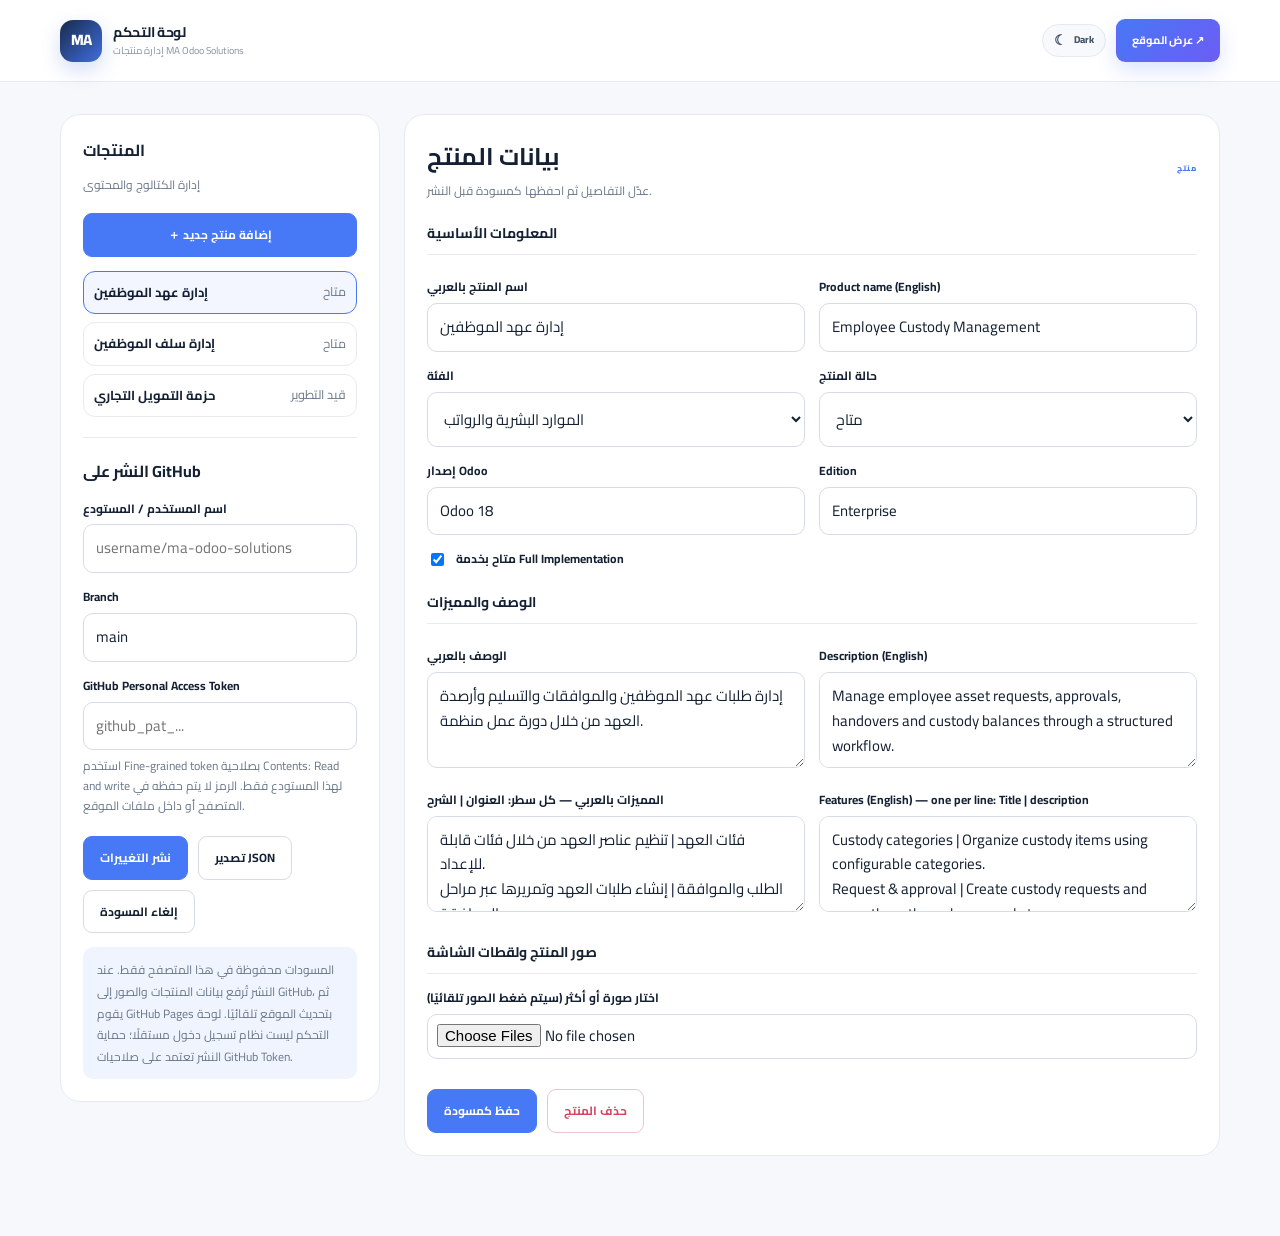
==== admin.html @ c94a6472 "Add files via upload" ====
<!doctype html>
<html lang="ar" dir="rtl">
<head>
<meta charset="utf-8"><meta name="viewport" content="width=device-width,initial-scale=1">
<meta name="robots" content="noindex,nofollow"><meta name="theme-color" content="#101827">
<title>لوحة التحكم | MA Odoo Solutions</title>
<link href="https://fonts.googleapis.com/css2?family=Cairo:wght@400;500;600;700;800&display=swap" rel="stylesheet">
<link rel="stylesheet" href="assets/styles.css"><link rel="stylesheet" href="assets/extra.css">
<style>
body{font-family:Cairo,sans-serif;background:var(--paper)}.admin-top{border-bottom:1px solid var(--line);background:var(--surface, #fff)}
.admin-top .nav-wrap{min-height:76px}.admin-top-actions{display:flex;gap:10px;align-items:center}
.admin-wrap{align-items:start}.admin-sidebar{position:sticky;top:95px}.admin-sidebar h2{font-size:16px;margin:0 0 12px}
.admin-list .item{transition:.18s}.admin-list .item:hover{border-color:var(--blue);transform:translateY(-1px)}
.admin-list .item small{white-space:nowrap}.admin-head{display:flex;align-items:center;justify-content:space-between;gap:14px;margin-bottom:18px}
.admin-head h1{font-size:24px;margin:0}.admin-head p{font-size:12px;color:var(--muted);margin:4px 0 0}
.admin-section-title{font-size:14px;margin:22px 0 8px;padding-bottom:9px;border-bottom:1px solid var(--line)}
.admin-wrap input[type=checkbox]{width:auto}.admin-wrap input[type=file]{padding:9px}
.thumbs .thumb{width:132px}.thumbs .thumb img{width:132px;height:84px}.thumbs .thumb span{display:block;font-size:10px;color:var(--muted);margin-top:3px;overflow-wrap:anywhere}
.admin-empty{padding:30px;text-align:center;color:var(--muted);border:1px dashed var(--line);border-radius:12px}
.admin-notice{padding:12px 14px;border-radius:10px;background:rgba(71,120,245,.08);font-size:12px;color:var(--muted);line-height:1.8;margin-top:14px}
.admin-wrap .btn2:disabled{opacity:.5;cursor:not-allowed}
:root[data-theme="dark"] .admin-top{background:#101b2d;border-color:#22324b}
:root[data-theme="dark"] .admin-wrap .panel{background:#121f33;border-color:#22324b}
:root[data-theme="dark"] .admin-wrap input,:root[data-theme="dark"] .admin-wrap textarea,:root[data-theme="dark"] .admin-wrap select{background:#0d1728;border-color:#34445e;color:#e8eef8}
:root[data-theme="dark"] .admin-list .item.sel{background:#1a2d4b}
:root[data-theme="dark"] .admin-notice{background:#1a2d4b;color:#c4d2e6}
@media(max-width:860px){.admin-sidebar{position:static}.admin-head{align-items:flex-start;flex-direction:column}}
</style>
</head>
<body class="arabic">
<header class="site-header admin-top"><div class="container nav-wrap">
<a class="brand" href="index.html"><span class="brand-mark">MA</span><span class="brand-copy"><strong>لوحة التحكم</strong><small>إدارة منتجات MA Odoo Solutions</small></span></a>
<div class="admin-top-actions"><button class="theme-switch" id="themeToggle" type="button"><span class="theme-icon">☾</span><span class="theme-label">Dark</span></button><a class="button button-small button-primary" href="index.html">عرض الموقع ↗</a></div>
</div></header>
<main class="container admin-wrap">
<aside class="panel admin-sidebar">
<div class="admin-head"><div><h2>المنتجات</h2><p>إدارة الكتالوج والمحتوى</p></div></div>
<button class="btn2" id="newBtn" style="width:100%;background:var(--blue);color:#fff;border-color:var(--blue)">＋ إضافة منتج جديد</button>
<div class="admin-list" id="list" style="margin-top:14px"></div>
<hr style="border:0;border-top:1px solid var(--line);margin:20px 0">
<h2>النشر على GitHub</h2>
<label for="repo">اسم المستخدم / المستودع</label><input id="repo" placeholder="username/ma-odoo-solutions" dir="ltr" autocomplete="off">
<label for="branch">Branch</label><input id="branch" value="main" dir="ltr" autocomplete="off">
<label for="token">GitHub Personal Access Token</label><input id="token" type="password" dir="ltr" placeholder="github_pat_..." autocomplete="new-password">
<p class="hint">استخدم Fine-grained token بصلاحية Contents: Read and write لهذا المستودع فقط. الرمز لا يتم حفظه في المتصفح أو داخل ملفات الموقع.</p>
<div class="btns"><button class="btn2" id="pubBtn" style="background:var(--blue);color:#fff;border-color:var(--blue)">نشر التغييرات</button><button class="btn2" id="expBtn">تصدير JSON</button><button class="btn2" id="resetBtn">إلغاء المسودة</button></div>
<div id="msg" role="status" aria-live="polite"></div>
<div class="admin-notice">المسودات محفوظة في هذا المتصفح فقط. عند النشر تُرفع بيانات المنتجات والصور إلى GitHub، ثم يقوم GitHub Pages بتحديث الموقع تلقائيًا. لوحة التحكم ليست نظام تسجيل دخول مستقلًا؛ حماية النشر تعتمد على صلاحيات GitHub Token.</div>
</aside>
<section class="panel" id="formPanel"><div class="admin-empty">جاري تحميل المنتجات…</div></section>
</main>
<script src="assets/site.js"></script>
<script>
'use strict';
const CATS={hr:'الموارد البشرية والرواتب',finance:'التمويل والتجارة',operations:'العمليات',other:'أخرى'};
let items=[],cur=null,busy=false;const $=id=>document.getElementById(id);
const esc=s=>String(s??'').replace(/[&<>"']/g,c=>({'&':'&amp;','<':'&lt;','>':'&gt;','"':'&quot;',"'":'&#39;'}[c]));
const msg=(t,ok=true)=>{$('msg').textContent=t;$('msg').style.color=ok?'#1a8f7a':'#d6455d'};
const draft=()=>localStorage.setItem('ma-draft',JSON.stringify(items));
const makeSlug=s=>String(s||'product').normalize('NFKD').toLowerCase().replace(/[^a-z0-9]+/g,'-').replace(/^-|-$/g,'').slice(0,45)||'product';
async function init(){
 const d=localStorage.getItem('ma-draft');
 if(d){try{items=JSON.parse(d)}catch{localStorage.removeItem('ma-draft')}}
 if(!items.length){try{const r=await fetch('data/products.json?v='+Date.now());if(!r.ok)throw Error('HTTP '+r.status);items=await r.json()}catch(e){items=[];msg('تعذر تحميل المنتجات: '+e.message,false)}}
 $('repo').value=localStorage.getItem('ma-repo')||'';
 $('branch').value=localStorage.getItem('ma-branch')||'main';
 cur=items[0]?.id||null;render();
}
function render(){
 $('list').innerHTML=items.map(p=>`<div class="item ${p.id===cur?'sel':''}" data-id="${esc(p.id)}"><b>${esc(p.nameAr||p.nameEn||p.id)}</b><small>${p.status==='coming'?'قيد التطوير':'متاح'}</small></div>`).join('')||'<p class="hint">لا توجد منتجات حتى الآن.</p>';
 document.querySelectorAll('.admin-list .item').forEach(e=>e.onclick=()=>{cur=e.dataset.id;render()});
 form();
}
function field(k,label,type='input',value=null){
 const v=value===null?curProduct[k]:value;
 if(type==='textarea')return `<label for="f_${k}">${label}</label><textarea id="f_${k}">${esc(Array.isArray(v)?v.join('\n'):v)}</textarea>`;
 return `<label for="f_${k}">${label}</label><input id="f_${k}" value="${esc(v)}">`;
}
let curProduct=null;
function form(){
 curProduct=items.find(x=>x.id===cur);
 if(!curProduct){$('formPanel').innerHTML='<div class="admin-empty">اختار منتجًا من القائمة أو اضغط «إضافة منتج جديد».</div>';return}
 const p=curProduct;
 $('formPanel').innerHTML=`
 <div class="admin-head"><div><h1>بيانات المنتج</h1><p>عدّل التفاصيل ثم احفظها كمسودة قبل النشر.</p></div><span class="category-tag">${p.status==='coming'?'قيد التطوير':'منتج'}</span></div>
 <h3 class="admin-section-title">المعلومات الأساسية</h3>
 <div class="row2"><div>${field('nameAr','اسم المنتج بالعربي')}</div><div>${field('nameEn','Product name (English)')}</div></div>
 <div class="row2"><div><label for="f_category">الفئة</label><select id="f_category">${Object.entries(CATS).map(([k,v])=>`<option value="${k}" ${p.category===k?'selected':''}>${v}</option>`).join('')}</select></div><div><label for="f_status">حالة المنتج</label><select id="f_status"><option value="available" ${p.status!=='coming'?'selected':''}>متاح</option><option value="coming" ${p.status==='coming'?'selected':''}>قيد التطوير</option></select></div></div>
 <div class="row2"><div>${field('version','إصدار Odoo')}</div><div>${field('edition','Edition')}</div></div>
 <label style="display:flex;gap:9px;align-items:center"><input type="checkbox" id="f_implementation" ${p.implementation?'checked':''}> متاح بخدمة Full Implementation</label>
 <h3 class="admin-section-title">الوصف والمميزات</h3>
 <div class="row2"><div>${field('descAr','الوصف بالعربي','textarea')}</div><div>${field('descEn','Description (English)','textarea')}</div></div>
 <div class="row2"><div>${field('featuresAr','المميزات بالعربي — كل سطر: العنوان | الشرح','textarea')}</div><div>${field('featuresEn','Features (English) — one per line: Title | description','textarea')}</div></div>
 <h3 class="admin-section-title">صور المنتج ولقطات الشاشة</h3>
 <label for="shots">اختار صورة أو أكثر (سيتم ضغط الصور تلقائيًا)</label><input type="file" id="shots" accept="image/png,image/jpeg,image/webp" multiple>
 <div class="thumbs">${(p.screenshots||[]).map((s,i)=>`<div class="thumb"><img src="${esc(s)}" alt="لقطة شاشة ${i+1}"><button type="button" data-i="${i}" title="حذف الصورة" aria-label="حذف الصورة">×</button><span>${esc(s.split('/').pop())}</span></div>`).join('')}</div>
 <div class="btns"><button class="btn2" id="saveBtn" style="background:var(--blue);color:#fff;border-color:var(--blue)">حفظ كمسودة</button><button class="btn2 danger" id="delBtn">حذف المنتج</button></div>`;
 $('saveBtn').onclick=save;
 $('delBtn').onclick=()=>{if(confirm('هل أنت متأكد من حذف المنتج؟ لن يختفي من الموقع إلا بعد النشر.')){items=items.filter(x=>x.id!==cur);cur=items[0]?.id||null;draft();render();msg('تم حذف المنتج من المسودة. انشر التغييرات لتحديث الموقع.')}};
 document.querySelectorAll('.thumbs button').forEach(b=>b.onclick=()=>{save(false);p.screenshots.splice(+b.dataset.i,1);draft();form();msg('تم حذف الصورة من المسودة')});
 $('shots').onchange=async e=>{
  const files=[...e.target.files];if(!files.length)return;
  try{for(const file of files){if(file.size>12*1024*1024)throw Error('حجم الصورة أكبر من 12MB: '+file.name);p.screenshots=p.screenshots||[];p.screenshots.push(await shrink(file))}
   draft();form();msg('تمت إضافة الصور إلى المسودة. اضغط حفظ كمسودة لتأكيد باقي التعديلات.');
  }catch(err){msg(err.message,false)}
 };
}
function save(show=true){
 const p=curProduct;if(!p)return;
 const g=k=>$('f_'+k).value.trim(),lines=k=>g(k).split('\n').map(s=>s.trim()).filter(Boolean);
 Object.assign(p,{nameAr:g('nameAr'),nameEn:g('nameEn'),category:$('f_category').value,status:$('f_status').value,version:g('version'),edition:g('edition'),implementation:$('f_implementation').checked,descAr:g('descAr'),descEn:g('descEn'),featuresAr:lines('featuresAr'),featuresEn:lines('featuresEn')});
 if(!p.nameEn&&!p.nameAr){msg('اكتب اسم المنتج بالعربي أو الإنجليزي.',false);return false}
 draft();if(show){render();msg('تم الحفظ كمسودة. اضغط «نشر التغييرات» لإظهارها على الموقع.')}return true;
}
$('newBtn').onclick=()=>{
 const entered=prompt('اكتب اسم المنتج بالإنجليزية أو رمزًا مختصرًا:','new-product');if(entered===null)return;const base=makeSlug(entered);
 if(items.some(p=>p.id===base)){msg('المعرّف موجود بالفعل. اختر اسمًا مختلفًا.',false);return}
 const p={id:base,category:'hr',status:'available',version:'Odoo 18',edition:'Enterprise',implementation:true,nameAr:'',nameEn:'New product',descAr:'',descEn:'',featuresAr:[],featuresEn:[],screenshots:[]};
 items.push(p);cur=p.id;draft();render();
};
function shrink(file){return new Promise((resolve,reject)=>{const im=new Image,fr=new FileReader;fr.onerror=()=>reject(Error('تعذر قراءة الصورة'));fr.onload=()=>{im.onerror=()=>reject(Error('صيغة صورة غير مدعومة'));im.onload=()=>{const w=Math.min(1500,im.width),h=Math.round(im.height*w/im.width),c=document.createElement('canvas');c.width=w;c.height=h;c.getContext('2d').drawImage(im,0,0,w,h);resolve(c.toDataURL('image/jpeg',.8))};im.src=fr.result};fr.readAsDataURL(file)})}
$('expBtn').onclick=()=>{if(curProduct)save(false);const a=document.createElement('a'),u=URL.createObjectURL(new Blob([JSON.stringify(items,null,2)],{type:'application/json'}));a.href=u;a.download='products.json';a.click();URL.revokeObjectURL(u)};
$('resetBtn').onclick=()=>{if(confirm('إلغاء كل المسودات والعودة لآخر نسخة منشورة؟')){localStorage.removeItem('ma-draft');items=[];init()}};
const b64=s=>btoa(unescape(encodeURIComponent(s)));
async function ghPut(path,content,token,repo,branch){
 const headers={Authorization:'Bearer '+token,Accept:'application/vnd.github+json','X-GitHub-Api-Version':'2022-11-28'};
 const url=`https://api.github.com/repos/${repo}/contents/${path}`;
 let sha;const get=await fetch(url+'?ref='+encodeURIComponent(branch),{headers});
 if(get.ok)sha=(await get.json()).sha;else if(get.status!==404)throw Error('قراءة '+path+' فشلت: '+(await get.json()).message);
 const payload={message:'Update MA Odoo Solutions: '+path,content,branch,...(sha?{sha}:{})};
 const put=await fetch(url,{method:'PUT',headers,body:JSON.stringify(payload)});
 if(!put.ok)throw Error('رفع '+path+' فشل: '+((await put.json()).message||put.status));
}
$('pubBtn').onclick=async()=>{
 if(busy)return;
 if(curProduct&&!save(false))return;
 const repo=$('repo').value.trim(),branch=$('branch').value.trim()||'main',token=$('token').value.trim();
 if(!/^[^/\s]+\/[^/\s]+$/.test(repo))return msg('اكتب المستودع بالشكل username/repository.',false);
 if(!token)return msg('أدخل GitHub Token للنشر.',false);
 if(!items.length)return msg('لا توجد منتجات للنشر.',false);
 if(!confirm('سيتم تحديث بيانات المنتجات ورفع أي صور جديدة إلى المستودع '+repo+'. هل تريد المتابعة؟'))return;
 busy=true;$('pubBtn').disabled=true;msg('جاري تجهيز ورفع الملفات…');
 try{
  for(let pi=0;pi<items.length;pi++){
   const p=items[pi];p.screenshots=p.screenshots||[];
   for(let i=0;i<p.screenshots.length;i++){
    const s=p.screenshots[i];
    if(s.startsWith('data:')){
     const path=`assets/shots/${p.id}-${Date.now().toString(36)}-${i}.jpg`;
     await ghPut(path,s.split(',')[1],token,repo,branch);p.screenshots[i]=path;
    }
   }
  }
  await ghPut('data/products.json',b64(JSON.stringify(items,null,2)),token,repo,branch);
  draft();localStorage.setItem('ma-repo',repo);localStorage.setItem('ma-branch',branch);
  $('token').value='';msg('تم النشر بنجاح ✓ قد يستغرق تحديث GitHub Pages دقيقة أو دقيقتين.');
 }catch(e){msg('تعذر النشر: '+e.message,false)}
 finally{busy=false;$('pubBtn').disabled=false}
};
init();
</script>
</body></html>
---- assets/styles.css ----
:root{--ink:#142033;--muted:#697789;--navy:#101827;--navy2:#17253a;--blue:#4778f5;--cyan:#75d6d0;--paper:#f6f8fb;--line:#e7ebf1;--white:#fff;--radius:20px;--shadow:0 22px 70px rgba(14,28,49,.12)}
*{box-sizing:border-box}html{scroll-behavior:smooth}body{margin:0;font-family:"DM Sans",sans-serif;color:var(--ink);background:#fff;font-size:15px;line-height:1.65}a{color:inherit;text-decoration:none}button{font:inherit}.container{width:min(1160px,calc(100% - 48px));margin:auto}.announcement{height:34px;background:#0b1422;color:#c5d0df;display:flex;align-items:center;justify-content:center;gap:9px;font-size:11px;letter-spacing:.07em;text-transform:uppercase}.announcement-dot{width:6px;height:6px;border-radius:50%;background:#70d7ce;box-shadow:0 0 0 4px rgba(112,215,206,.12)}.site-header{height:82px;background:rgba(255,255,255,.94);border-bottom:1px solid rgba(231,235,241,.8);position:sticky;top:0;z-index:50;backdrop-filter:blur(18px)}.nav-wrap{height:100%;display:flex;align-items:center;justify-content:space-between;gap:25px}.brand{display:flex;align-items:center;gap:11px;min-width:225px}.brand-mark{width:42px;height:42px;border-radius:13px;background:linear-gradient(135deg,#172b4a,#426de0);display:grid;place-items:center;color:#fff;font-weight:800;font-size:15px;letter-spacing:-.07em;box-shadow:0 8px 20px rgba(54,99,210,.22)}.brand-copy{display:flex;flex-direction:column;line-height:1.25}.brand-copy strong{font-size:14px;letter-spacing:-.02em}.brand-copy small{font-size:10px;color:#8792a2;margin-top:4px}.main-nav{display:flex;align-items:center;gap:32px;margin-left:auto}.main-nav a{font-size:12px;color:#657184;font-weight:600;transition:.2s}.main-nav a:hover,.text-link:hover{color:var(--blue)}.nav-actions{display:flex;align-items:center;gap:14px}.lang-switch{border:0;background:transparent;color:#58677a;font-weight:700;font-size:12px;cursor:pointer;padding:8px}.button{display:inline-flex;align-items:center;justify-content:center;gap:20px;padding:14px 20px;border-radius:9px;font-size:12px;font-weight:700;transition:.2s;border:1px solid transparent}.button-primary{background:var(--blue);color:#fff;box-shadow:0 8px 20px rgba(71,120,245,.2)}.button-primary:hover{background:#315fd2;transform:translateY(-2px)}.button-small{padding:11px 15px;font-size:11px;gap:13px}.mobile-menu{display:none;border:0;background:transparent;font-size:22px;color:var(--ink)}
.hero{background:var(--navy);color:#fff;position:relative;overflow:hidden;padding:95px 0 28px}.hero:before{content:"";position:absolute;inset:0;background-image:linear-gradient(rgba(255,255,255,.025) 1px,transparent 1px),linear-gradient(90deg,rgba(255,255,255,.025) 1px,transparent 1px);background-size:54px 54px;mask-image:linear-gradient(90deg,black,transparent 85%)}.hero-glow{position:absolute;border-radius:50%;filter:blur(1px);pointer-events:none}.glow-one{width:520px;height:520px;background:radial-gradient(circle,rgba(58,105,221,.19),transparent 68%);right:4%;top:-130px}.glow-two{width:400px;height:400px;background:radial-gradient(circle,rgba(73,193,184,.11),transparent 68%);left:15%;bottom:-260px}.hero-grid{position:relative;z-index:1;display:grid;grid-template-columns:1fr 1.05fr;align-items:center;gap:50px;min-height:490px}.eyebrow{display:flex;align-items:center;gap:11px;color:#9daec4;font-size:9px;font-weight:800;letter-spacing:.16em;text-transform:uppercase}.eyebrow-line{width:25px;height:1px;background:#65c9c2}.eyebrow.dark{color:#8290a2}.hero h1{font-size:clamp(44px,5.2vw,67px);line-height:1.06;letter-spacing:-.055em;margin:23px 0 22px;font-weight:700}.hero h1 em,.section h2 em,.process-section h2 em,.detail-hero h1 em{font-style:normal;color:#80d6d0}.hero-lead{color:#b1bdce;max-width:490px;font-size:15px;line-height:1.85}.hero-actions{display:flex;align-items:center;gap:28px;margin-top:32px}.text-link{font-size:12px;color:#c8d2e0;font-weight:700}.text-link span{margin-left:8px}.hero-proof{display:flex;align-items:center;gap:22px;margin-top:55px}.proof-item{display:flex;flex-direction:column;gap:3px}.proof-item strong{font-size:12px}.proof-item span{font-size:10px;color:#8795a9}.proof-divider{height:32px;width:1px;background:#344156}.hero-visual{height:430px;position:relative;display:flex;align-items:center;justify-content:center}.visual-orbit{position:absolute;border:1px solid rgba(136,164,212,.17);border-radius:50%;transform:rotate(-18deg)}.orbit-a{width:520px;height:290px}.orbit-b{width:600px;height:360px;transform:rotate(28deg)}.dashboard-window{position:relative;width:min(480px,100%);background:#f8fafc;border:1px solid rgba(255,255,255,.25);border-radius:14px;overflow:hidden;box-shadow:0 30px 90px rgba(0,0,0,.38);transform:perspective(1000px) rotateY(-7deg) rotateX(3deg)}.window-top{height:34px;background:#e9eef5;display:flex;align-items:center;padding:0 13px;gap:12px;color:#758296;font-size:7px;font-weight:800;letter-spacing:.1em}.window-dots{display:flex;gap:4px}.window-dots i{width:5px;height:5px;background:#b6c1cf;border-radius:50%}.window-status{margin-left:auto;color:#35a89f;font-size:6px}.dash-body{display:flex;min-height:300px}.dash-sidebar{width:48px;background:#17253a;display:flex;align-items:center;flex-direction:column;gap:20px;padding:13px 0}.dash-logo{width:22px;height:22px;background:#4778f5;border-radius:6px;color:white;display:grid;place-items:center;font-size:11px;font-weight:800;margin-bottom:8px}.dash-sidebar b{width:13px;height:13px;border:1px solid #687a93;border-radius:4px;opacity:.7}.dash-main{padding:19px 20px;flex:1;color:#27364a}.dash-heading{display:flex;justify-content:space-between;align-items:center}.dash-heading small,.metric small,.chart-head small,.asset-card small,.art-stat-row small,.loan-summary small{font-size:7px;letter-spacing:.1em;color:#8996a7;font-weight:800}.dash-heading h3{font-size:14px;margin:3px 0 0}.avatar{width:27px;height:27px;border-radius:50%;background:#dce7ff;color:#4778f5;display:grid;place-items:center;font-size:8px;font-weight:800}.metric-row{display:grid;grid-template-columns:1fr 1fr;gap:10px;margin-top:16px}.metric{background:#fff;border:1px solid #e9edf3;border-radius:8px;padding:10px}.metric strong{display:block;font-size:23px;line-height:1.3;margin:4px 0}.metric-up,.metric-neutral{font-size:7px;color:#2eaa94}.metric-neutral{color:#8996a7}.chart-card{background:#fff;border:1px solid #e9edf3;border-radius:8px;padding:11px 12px;margin-top:10px}.chart-head{display:flex;justify-content:space-between;font-size:9px}.chart-bars{height:60px;display:flex;align-items:end;gap:9px;margin-top:9px;border-bottom:1px solid #edf0f5}.chart-bars i{display:block;flex:1;border-radius:3px 3px 0 0;background:linear-gradient(#79d5cf,#4778f5);opacity:.8}.task-row{display:flex;align-items:center;gap:9px;padding:9px 2px;border-bottom:1px solid #edf0f5}.task-icon,.chip-icon{width:23px;height:23px;background:#e1f7f1;color:#239b85;border-radius:7px;display:grid;place-items:center;font-size:11px}.task-purple{background:#eee9ff;color:#8061d9}.task-row span:nth-child(2){display:flex;flex-direction:column;line-height:1.35}.task-row b{font-size:8px}.task-row small{font-size:7px;color:#95a0af}.task-row em{font-style:normal;margin-left:auto;font-size:7px;color:#269c87;background:#e9f8f4;padding:4px 7px;border-radius:20px}.task-row em.pending{color:#a77a25;background:#fff5df}.floating-chip{position:absolute;background:rgba(255,255,255,.96);color:#243248;border:1px solid rgba(255,255,255,.55);box-shadow:0 15px 40px rgba(0,0,0,.2);border-radius:10px;padding:11px 13px;display:flex;align-items:center;gap:10px}.floating-chip span:nth-child(2){display:flex;flex-direction:column;line-height:1.35}.floating-chip b{font-size:9px}.floating-chip small{font-size:7px;color:#8b97a8;margin-top:3px}.chip-left{left:-8px;top:68px}.chip-right{right:-8px;bottom:55px}.chip-check{width:23px;height:23px;border-radius:50%;background:#e4f8f2;color:#1b9b81;display:grid;place-items:center}.hero-bottom{position:relative;display:flex;align-items:center;gap:15px;margin-top:34px;color:#748399;font-size:8px;font-weight:700;letter-spacing:.13em}.hero-bottom-line{height:1px;background:#344156;flex:1}
.section{padding:105px 0}.section-heading{display:flex;justify-content:space-between;align-items:end;gap:40px;margin-bottom:42px}.section h2,.process-section h2,.about-copy h2{font-size:clamp(35px,4vw,49px);line-height:1.1;letter-spacing:-.05em;margin:17px 0 0}.section h2 em,.about-copy h2 em{color:#4778f5}.section-heading>p{max-width:365px;color:#778497;font-size:13px;line-height:1.8;margin:0 0 4px}.filter-row{display:flex;align-items:center;justify-content:space-between;margin-bottom:20px}.filter-row>span{font-size:9px;color:#9aa4b2;letter-spacing:.12em;font-weight:800}.filters{display:flex;gap:6px}.filter{border:1px solid #e7ebf1;background:white;border-radius:30px;padding:8px 13px;color:#778497;font-size:10px;font-weight:700;cursor:pointer}.filter.active,.filter:hover{background:#17253a;border-color:#17253a;color:white}.app-grid{display:grid;grid-template-columns:repeat(2,1fr);gap:22px}.app-card{border:1px solid #e8edf3;border-radius:15px;overflow:hidden;background:#fff;transition:.25s}.app-card:hover{transform:translateY(-5px);box-shadow:var(--shadow);border-color:#d9e1ec}.app-art{height:205px;position:relative;overflow:hidden;padding:18px 22px;background:#eaf0fa}.art-top{display:flex;justify-content:space-between;color:#8190a4;font-size:8px;font-weight:800;letter-spacing:.12em}.art-dots{letter-spacing:3px}.custody-art{background:radial-gradient(circle at 80% 20%,#e4f8f5,transparent 35%),linear-gradient(135deg,#e8eefb,#f5f8fc)}.asset-card{position:relative;margin:24px auto 0;width:78%;background:rgba(255,255,255,.92);border:1px solid #e3eaf2;border-radius:10px;padding:13px;display:flex;align-items:center;gap:10px;box-shadow:0 12px 25px rgba(48,70,105,.08)}.asset-icon{width:34px;height:34px;border-radius:9px;background:#e7efff;color:#4778f5;display:grid;place-items:center;font-size:17px}.asset-card>div:nth-child(2){display:flex;flex-direction:column;line-height:1.3}.asset-card b{font-size:11px;color:#26364c}.status-pill{margin-left:auto;border-radius:20px;background:#e6f7f1;color:#29947d;font-size:7px;padding:5px 7px}.art-stat-row{display:flex;justify-content:space-between;align-items:end;width:78%;margin:16px auto 0}.art-stat-row>div:first-child{display:flex;flex-direction:column}.art-stat-row b{font-size:20px;color:#25364c}.mini-bars{display:flex;gap:4px;align-items:end;height:25px}.mini-bars i{width:6px;background:#7dcfc9;border-radius:2px 2px 0 0;height:45%}.mini-bars i:nth-child(2){height:65%}.mini-bars i:nth-child(3){height:50%}.mini-bars i:nth-child(4){height:85%}.mini-bars i:nth-child(5){height:70%}.mini-bars i:nth-child(6){height:100%;background:#4778f5}.art-lines{display:flex;gap:7px;width:78%;margin:12px auto}.art-lines i{height:4px;border-radius:5px;background:#d8e1ed;flex:1}.loan-art{background:radial-gradient(circle at 20% 80%,#e3eaff,transparent 40%),linear-gradient(135deg,#eff1fb,#f6f8fc)}.loan-summary{width:75%;margin:17px auto 0;background:#fff;border:1px solid #e7eaf2;border-radius:10px;padding:12px 15px;box-shadow:0 10px 24px rgba(42,56,92,.06)}.loan-amount{font-size:22px;font-weight:800;letter-spacing:-.04em;color:#28364b;margin:3px 0 10px}.loan-progress{height:6px;background:#edf0f6;border-radius:10px;overflow:hidden}.loan-progress span{display:block;width:60%;height:100%;background:linear-gradient(90deg,#4778f5,#76d4cc);border-radius:10px}.loan-foot{display:flex;justify-content:space-between;color:#929eae;font-size:8px;margin-top:6px}.loan-foot b{color:#4778f5}.installment{width:75%;margin:8px auto 0;display:flex;align-items:center;gap:8px;background:rgba(255,255,255,.9);border:1px solid #e9edf3;border-radius:7px;padding:7px 9px}.installment>span:nth-child(2){display:flex;flex-direction:column;line-height:1.25}.installment b{font-size:8px;color:#334257}.installment small{font-size:7px;color:#99a3b0}.installment strong{margin-left:auto;font-size:7px;color:#269b83}.installment.muted strong{color:#ad842e}.installment-check,.installment-clock{width:18px;height:18px;border-radius:6px;background:#e4f8f1;color:#29977e;display:grid;place-items:center;font-size:10px}.installment-clock{background:#fff3dd;color:#ae842f}.trade-art{background:linear-gradient(135deg,#e8eff9,#f3f6fb);display:flex;flex-direction:column;align-items:center;justify-content:center}.trade-symbol{font-size:54px;color:#4778f5;line-height:1}.trade-label,.trade-caption{font-size:8px;letter-spacing:.16em;color:#8391a4;font-weight:800}.trade-box{display:flex;gap:12px;margin:10px}.trade-box span{width:56px;height:40px;background:#fff;border:1px solid #dfe7f1;border-radius:8px;display:grid;place-items:center;color:#354a69;font-size:14px;font-weight:800;box-shadow:0 5px 12px #dce4f0}.accounting-art{background:linear-gradient(135deg,#e9f4f3,#f4f7fa);padding:23px 30px}.ledger-head{display:flex;justify-content:space-between;color:#708397;font-size:8px;font-weight:800;letter-spacing:.12em}.ledger-head b{font-size:18px;color:#4778f5}.ledger-row{height:25px;border-bottom:1px solid #dce6e9;display:flex;align-items:center;gap:12px}.ledger-row i{width:13px;height:13px;background:#d1e7e4;border-radius:4px}.ledger-row span{width:42%;height:5px;background:#d5e0e6;border-radius:8px}.ledger-row b{margin-left:auto;width:34px;height:5px;background:#c1d9d7;border-radius:8px}.ledger-total{display:flex;justify-content:space-between;align-items:center;margin-top:14px;color:#7b8b9d;font-size:8px}.ledger-total strong{color:#368d82;font-size:12px}.app-card-body{padding:20px 22px 18px}.app-meta{display:flex;align-items:center;gap:9px}.category-tag,.version-tag,.status-coming{font-size:8px;letter-spacing:.1em;font-weight:800;color:#718197}.category-tag{color:#4778f5}.version-tag{border:1px solid #e5eaf1;border-radius:4px;padding:3px 6px}.status-coming{color:#a47b31}.app-card h3{font-size:19px;letter-spacing:-.035em;margin:12px 0 7px}.app-card-body p{color:#788699;font-size:12px;line-height:1.75;margin:0;min-height:43px}.feature-chips{display:flex;gap:6px;flex-wrap:wrap;margin:14px 0}.feature-chips span{font-size:8px;color:#718095;background:#f2f5f9;border-radius:4px;padding:5px 7px}.card-link{border-top:1px solid #edf0f4;display:flex;justify-content:space-between;align-items:center;padding-top:13px;font-size:11px;font-weight:800;color:#31425b}.card-link b{font-size:17px;color:#4778f5}.card-note{display:block;border-top:1px solid #edf0f4;padding-top:12px;font-size:10px;color:#8c98a7}.apps-footnote{display:flex;gap:10px;align-items:start;margin-top:25px;color:#8793a3;font-size:10px;max-width:780px}.footnote-icon{width:17px;height:17px;flex:0 0 17px;border:1px solid #bdc7d3;border-radius:50%;display:grid;place-items:center;font-size:10px}
.process-section{background:#111d2d;color:white;padding:94px 0;position:relative;overflow:hidden}.process-section:after{content:"";position:absolute;width:600px;height:600px;border:1px solid rgba(255,255,255,.05);border-radius:50%;right:-190px;top:-280px;box-shadow:0 0 0 55px rgba(255,255,255,.015),0 0 0 110px rgba(255,255,255,.012)}.process-grid{display:grid;grid-template-columns:.9fr 1.1fr;gap:100px;position:relative;z-index:1}.process-section h2{font-size:46px;margin:20px 0}.process-lead{color:#a9b6c8;font-size:13px;line-height:1.9;max-width:370px;margin-bottom:30px}.button-outline-light{border-color:#536176;color:#fff}.button-outline-light:hover{background:#fff;color:#152238}.process-steps{border-top:1px solid #344154}.process-step{display:grid;grid-template-columns:40px 1fr 20px;gap:18px;align-items:start;padding:23px 0;border-bottom:1px solid #344154}.process-step>span{color:#73d2ca;font-size:10px;font-weight:800}.process-step h3{font-size:15px;margin:0 0 5px}.process-step p{font-size:11px;color:#96a5b8;margin:0}.process-step>b{color:#78d3cd;font-size:16px}
.about-grid{display:grid;grid-template-columns:.7fr 1.3fr;gap:90px;align-items:center}.about-mark{height:280px;position:relative;display:grid;place-items:center;background:radial-gradient(circle,#f0f5ff,transparent 65%)}.about-mark>span{width:140px;height:140px;display:grid;place-items:center;border-radius:35px;background:linear-gradient(135deg,#172b4a,#4778f5);color:#fff;font-size:47px;font-weight:800;letter-spacing:-.09em;box-shadow:0 25px 55px rgba(56,94,175,.25);z-index:1}.about-ring{position:absolute;width:240px;height:240px;border:1px solid #e2eaf5;border-radius:50%;box-shadow:0 0 0 28px rgba(234,240,250,.35),0 0 0 58px rgba(234,240,250,.2)}.about-copy h2{font-size:42px}.about-copy>p{max-width:650px;color:#778497;font-size:13px;line-height:1.9;margin:20px 0}.about-values{display:flex;gap:8px;flex-wrap:wrap}.about-values span{font-size:9px;font-weight:700;color:#54708e;background:#f0f4f9;padding:7px 10px;border-radius:5px}
.contact-section{background:#f3f6fa;padding:70px 0}.contact-box{background:#17253a;color:white;border-radius:17px;padding:48px 55px;display:flex;align-items:center;justify-content:space-between;gap:40px;position:relative;overflow:hidden}.contact-box:after{content:"";position:absolute;width:370px;height:370px;border:1px solid rgba(255,255,255,.08);border-radius:50%;right:12%;top:-210px;box-shadow:0 0 0 40px rgba(255,255,255,.02),0 0 0 80px rgba(255,255,255,.015)}.contact-box>div{position:relative;z-index:1}.contact-box h2{font-size:38px;line-height:1.1;letter-spacing:-.04em;margin:17px 0 12px}.contact-box p{color:#a7b5c7;font-size:12px;max-width:470px;line-height:1.8;margin:0}.contact-actions{min-width:190px}.contact-actions p{font-size:9px;margin-top:13px;max-width:200px}.site-footer{background:#0b1422;color:#8290a3;padding:25px 0}.footer-wrap{display:flex;align-items:center;justify-content:space-between;gap:20px;font-size:9px}.footer-brand .brand-mark{width:34px;height:34px;font-size:12px;border-radius:10px}.footer-brand .brand-copy strong{color:#e6edf6;font-size:11px}.footer-brand .brand-copy small{font-size:8px}.back-top{color:#c3cfde;font-weight:700}
.detail-hero{padding:54px 0 75px;background:linear-gradient(180deg,#f5f8fc,#fff)}.back-link{font-size:11px;color:#7e8b9d;font-weight:700}.detail-layout{display:grid;grid-template-columns:1fr .9fr;gap:80px;align-items:center;margin-top:45px}.detail-hero h1{font-size:clamp(43px,5vw,61px);line-height:1.05;letter-spacing:-.055em;margin:20px 0}.detail-hero h1 em{color:#4778f5}.detail-lead{font-size:15px;color:#718095;line-height:1.85;max-width:520px}.detail-actions{display:flex;align-items:center;gap:25px;margin-top:28px}.detail-actions .text-link{color:#617087}.detail-tags{display:flex;gap:8px;margin-top:30px;flex-wrap:wrap}.detail-tags span{font-size:9px;color:#6d7d91;background:#eef2f7;padding:7px 10px;border-radius:5px;font-weight:700}.detail-visual{height:320px;border-radius:18px;padding:25px;box-shadow:0 20px 50px rgba(39,59,94,.08);position:relative}.detail-visual .asset-card{margin-top:45px}.detail-visual .loan-summary{margin-top:30px}.concept-label{position:absolute;bottom:12px;left:0;right:0;text-align:center;font-size:7px;letter-spacing:.12em;color:#8c99a8;font-weight:800}.detail-content{padding-top:75px}.detail-content .section-heading{align-items:center}.feature-grid{display:grid;grid-template-columns:repeat(3,1fr);border-top:1px solid #e8edf3;border-left:1px solid #e8edf3}.feature-grid article{padding:25px 25px 28px;border-right:1px solid #e8edf3;border-bottom:1px solid #e8edf3;min-height:170px}.feature-number{font-size:9px;color:#4778f5;font-weight:800}.feature-grid h3{font-size:15px;margin:14px 0 7px}.feature-grid p{font-size:11px;color:#7e8b9d;line-height:1.8;margin:0}.notice{display:flex;gap:14px;background:#f4f7fb;border:1px solid #e6ebf2;padding:16px 18px;border-radius:9px;margin-top:25px;color:#718095;font-size:10px;line-height:1.8}.notice b{color:#30425c;white-space:nowrap}.detail-cta{background:#17253a;color:white;padding:40px 0}.detail-cta .container{display:flex;align-items:center;justify-content:space-between;gap:30px}.detail-cta h2{font-size:25px;margin:0 0 6px;letter-spacing:-.03em}.detail-cta p{color:#a5b2c3;font-size:11px;margin:0}
.arabic{font-family:"Cairo",sans-serif}.arabic .announcement{letter-spacing:0}.arabic .eyebrow{letter-spacing:0}.arabic .hero h1,.arabic .section h2,.arabic .process-section h2,.arabic .about-copy h2,.arabic .detail-hero h1{letter-spacing:-.03em;line-height:1.35}.arabic .hero-lead,.arabic .section-heading>p,.arabic .app-card-body p,.arabic .process-lead,.arabic .about-copy>p,.arabic .contact-box p,.arabic .detail-lead{line-height:2}.arabic .hero-actions,.arabic .detail-actions{flex-direction:row}.arabic .proof-divider{margin:0 4px}.arabic .main-nav{margin-left:0;margin-right:auto}.arabic .text-link span{margin-left:0;margin-right:8px}.arabic .task-row em{margin-left:0;margin-right:auto}.arabic .installment strong{margin-left:0;margin-right:auto}.arabic .detail-visual .concept-label{letter-spacing:0}.arabic .notice{line-height:2}
@media(max-width:900px){.hero-grid{grid-template-columns:1fr;gap:25px}.hero-copy{max-width:650px}.hero-visual{height:390px}.hero{padding-top:70px}.process-grid{gap:45px}.detail-layout{gap:35px}.about-grid{gap:40px}.main-nav{gap:18px}.brand{min-width:auto}}
@media(max-width:680px){.container{width:min(100% - 34px,560px)}.announcement{font-size:8px;text-align:center;padding:0 10px}.site-header{height:70px}.brand-mark{width:37px;height:37px}.brand-copy strong{font-size:12px}.brand-copy small{font-size:8px}.mobile-menu{display:block;margin-left:auto}.main-nav{display:none;position:absolute;top:69px;left:0;right:0;background:#fff;padding:18px 25px;border-bottom:1px solid var(--line);box-shadow:0 12px 20px rgba(20,32,51,.08);flex-direction:column;align-items:start;gap:17px}.main-nav.open{display:flex}.nav-actions{gap:4px}.nav-actions .button{display:none}.lang-switch{padding:7px}.hero{padding:60px 0 22px}.hero h1{font-size:46px}.hero-lead{font-size:13px}.hero-proof{margin-top:35px}.hero-visual{height:310px;margin:0 -5px}.dashboard-window{width:95%;transform:none}.dash-main{padding:13px}.dash-body{min-height:260px}.chip-left{left:-2px;top:12px}.chip-right{right:-2px;bottom:5px}.floating-chip{padding:8px}.floating-chip b{font-size:8px}.floating-chip small{font-size:6px}.orbit-a{width:370px;height:230px}.orbit-b{width:410px;height:270px}.hero-bottom{font-size:7px;margin-top:25px}.section{padding:70px 0}.section-heading{display:block;margin-bottom:28px}.section-heading>p{margin-top:17px}.section h2,.process-section h2{font-size:39px}.filter-row{display:block}.filters{margin-top:12px;overflow-x:auto;padding-bottom:5px}.filter{white-space:nowrap}.app-grid{grid-template-columns:1fr;gap:16px}.app-art{height:190px}.app-card h3{font-size:18px}.process-section{padding:70px 0}.process-grid{grid-template-columns:1fr;gap:42px}.process-section h2{font-size:40px}.about-grid{grid-template-columns:1fr;gap:25px}.about-mark{height:190px}.about-mark>span{width:105px;height:105px;font-size:37px;border-radius:27px}.about-ring{width:170px;height:170px}.about-copy h2{font-size:36px}.contact-section{padding:45px 0}.contact-box{padding:32px 25px;display:block}.contact-box h2{font-size:34px}.contact-actions{margin-top:25px}.footer-wrap{flex-wrap:wrap}.footer-wrap>span{order:3;width:100%}.detail-hero{padding:35px 0 55px}.detail-layout{grid-template-columns:1fr;gap:35px;margin-top:30px}.detail-hero h1{font-size:46px}.detail-visual{height:285px}.detail-content{padding-top:55px}.feature-grid{grid-template-columns:1fr 1fr}.feature-grid article{padding:19px;min-height:160px}.notice{display:block}.notice b{display:block;margin-bottom:5px}.detail-cta .container{display:block}.detail-cta .button{margin-top:22px}.arabic .hero h1{font-size:40px}.arabic .section h2,.arabic .process-section h2,.arabic .about-copy h2{font-size:35px}}
@media(max-width:390px){.hero h1{font-size:40px}.hero-visual{height:285px}.feature-grid{grid-template-columns:1fr}.nav-actions{gap:0}.brand-copy small{display:none}}

/* Contact actions */
.contact-actions{display:flex;flex-direction:column;align-items:flex-start;gap:10px;min-width:260px}
.contact-actions .button{min-width:190px;justify-content:center}
.button-whatsapp{background:#16865b;color:#fff;border:1px solid #16865b}
.button-whatsapp:hover{background:#11734d}
.contact-actions .contact-detail{font-size:11px;margin:0;max-width:none}
.contact-actions .contact-detail a{color:#d5dfeb;text-decoration:none}
.contact-actions .contact-detail a:hover{text-decoration:underline}


/* Premium finish + persistent light/dark themes */
:root{color-scheme:light;--accent:#557cf4;--accent-soft:#eaf0ff}
html{scroll-padding-top:90px}
body{transition:background-color .25s,color .25s}
.button{letter-spacing:.01em}
.app-card,.feature-grid article,.contact-box,.dashboard-window{transition:transform .28s ease,box-shadow .28s ease,border-color .28s ease}
.app-card{box-shadow:0 8px 28px rgba(20,35,60,.035)}
.app-card:hover{box-shadow:0 24px 60px rgba(20,35,60,.13)}
.theme-switch{display:inline-flex;align-items:center;gap:7px;border:1px solid #e5eaf2;background:#f7f9fc;color:#46566c;border-radius:30px;padding:7px 11px;font-size:10px;font-weight:800;cursor:pointer;white-space:nowrap;transition:.2s}
.theme-switch:hover{border-color:#9aadd0;background:#eef3fb}
.theme-icon{font-size:14px;line-height:1}
.nav-actions{gap:10px}
.contact-actions .button{min-height:46px;border-radius:10px}
.contact-actions .contact-detail a{overflow-wrap:anywhere}
:root[data-theme="dark"]{color-scheme:dark;--ink:#e8edf6;--muted:#a5b1c3;--paper:#111b2a;--line:#2a374a;--white:#172336;--shadow:0 22px 70px rgba(0,0,0,.28)}
:root[data-theme="dark"] body{background:#0d1725;color:#e8edf6}
:root[data-theme="dark"] .site-header{background:rgba(13,23,37,.94);border-bottom-color:#263448}
:root[data-theme="dark"] .brand-copy strong{color:#f0f4fa}
:root[data-theme="dark"] .brand-copy small,:root[data-theme="dark"] .main-nav a,:root[data-theme="dark"] .lang-switch{color:#aab7c9}
:root[data-theme="dark"] .theme-switch{background:#1b2a3e;border-color:#35465e;color:#e2eaf5}
:root[data-theme="dark"] .mobile-menu{color:#e8edf6}
:root[data-theme="dark"] .apps-section,:root[data-theme="dark"] .about-section,:root[data-theme="dark"] .detail-content{background:#0d1725}
:root[data-theme="dark"] .section h2,:root[data-theme="dark"] .about-copy h2,:root[data-theme="dark"] .detail-content h2,:root[data-theme="dark"] .feature-grid h3{color:#edf2fa}
:root[data-theme="dark"] .section-heading>p,:root[data-theme="dark"] .about-copy>p,:root[data-theme="dark"] .app-card-body p,:root[data-theme="dark"] .feature-grid p{color:#a5b2c5}
:root[data-theme="dark"] .app-card{background:#152236;border-color:#2a3a50;box-shadow:0 10px 28px rgba(0,0,0,.14)}
:root[data-theme="dark"] .app-card:hover{border-color:#536c96;box-shadow:0 24px 55px rgba(0,0,0,.3)}
:root[data-theme="dark"] .filter{background:#152236;border-color:#34445b;color:#b8c4d5}
:root[data-theme="dark"] .filter.active,:root[data-theme="dark"] .filter:hover{background:#426de0;border-color:#426de0;color:#fff}
:root[data-theme="dark"] .about-values span{background:#1b2b40;color:#b7c8e2}
:root[data-theme="dark"] .about-mark{background:radial-gradient(circle,#1a2b45,transparent 65%)}
:root[data-theme="dark"] .about-ring{border-color:#2a3a50;box-shadow:0 0 0 28px rgba(48,68,98,.18),0 0 0 58px rgba(48,68,98,.1)}
:root[data-theme="dark"] .contact-section{background:#111e2e}
:root[data-theme="dark"] .contact-box{background:linear-gradient(120deg,#1b2c44,#17263b);border:1px solid #34465f;box-shadow:0 22px 60px rgba(0,0,0,.22)}
:root[data-theme="dark"] .detail-hero{background:linear-gradient(180deg,#142237,#0d1725)}
:root[data-theme="dark"] .detail-hero h1,:root[data-theme="dark"] .detail-content h2{color:#eef3fa}
:root[data-theme="dark"] .detail-lead,:root[data-theme="dark"] .back-link,:root[data-theme="dark"] .detail-actions .text-link{color:#a8b6c9}
:root[data-theme="dark"] .detail-tags span{background:#1c2c42;color:#c0cee0}
:root[data-theme="dark"] .feature-grid{border-color:#2a3a50}
:root[data-theme="dark"] .feature-grid article{border-color:#2a3a50;background:#142135}
:root[data-theme="dark"] .notice{background:#1a2a40;border-color:#34465d;color:#b6c3d5}
:root[data-theme="dark"] .notice b{color:#e5edf8}
:root[data-theme="dark"] .detail-cta{background:#101d2e}
:root[data-theme="dark"] .mobile-menu{color:#eaf0f8}
:root[data-theme="dark"] .main-nav.open{background:#122035;border-color:#2b3b52}
:root[data-theme="dark"] .main-nav.open a{color:#c3cede}
:root[data-theme="dark"] .apps-footnote{color:#a1aec0}
:root[data-theme="dark"] .filter-row>span{color:#a3b0c2}
:root[data-theme="dark"] .card-note{color:#a7b4c7;border-color:#34445b}
@media(max-width:680px){.theme-switch{padding:7px 9px}.theme-label{display:none}.nav-actions{gap:5px}.main-nav.open{box-shadow:0 12px 25px rgba(0,0,0,.25)}}
@media(prefers-reduced-motion:reduce){*,*::before,*::after{scroll-behavior:auto!important;transition:none!important}}
---- assets/extra.css ----
/* Design refinements + new sections */
:root{--blue2:#6d5cf5}
.button-primary{background:linear-gradient(135deg,var(--blue),var(--blue2))}
a:focus-visible,button:focus-visible,input:focus-visible,textarea:focus-visible,select:focus-visible{outline:3px solid rgba(71,120,245,.45);outline-offset:2px}
.app-grid{align-items:stretch}.app-card{display:flex;flex-direction:column}.app-card-body{display:flex;flex-direction:column;flex:1}.app-card-body .card-link{margin-top:auto}
.app-art.shot-art{padding:0;overflow:hidden;background:#0f1a2b}.shot-art img{width:100%;height:100%;object-fit:cover;display:block}
.ph-art{display:grid;place-items:center;background:linear-gradient(135deg,#142a4d,#3b5fd6 60%,#6d5cf5);color:#fff;position:relative;overflow:hidden}
.ph-art span{position:absolute;top:16px;left:18px;font-size:10px;letter-spacing:.1em;opacity:.7}.ph-art b{font-size:54px;letter-spacing:-.05em}
.impl-badge{margin:14px 0 4px;font-size:11px;font-weight:700;color:#1a8f7a}
.impl-section{background:var(--paper)}
.impl-grid{display:grid;grid-template-columns:repeat(4,1fr);gap:18px}
.impl-grid article{background:#fff;border:1px solid var(--line);border-radius:var(--radius);padding:26px;transition:.2s}
.impl-grid article:hover{transform:translateY(-4px);box-shadow:var(--shadow)}
.impl-grid span{font-size:12px;font-weight:800;color:var(--blue)}.impl-grid h3{margin:10px 0 8px;font-size:17px}.impl-grid p{margin:0;color:var(--muted);font-size:13px}
:root[data-theme="dark"] .impl-section{background:#0d1626}:root[data-theme="dark"] .impl-grid article{background:#121f33;border-color:#22324b}:root[data-theme="dark"] .impl-grid h3{color:#fff}:root[data-theme="dark"] .impl-grid p{color:#9fb0c6}
.detail-visual.ph-art{min-height:300px;border-radius:var(--radius)}.detail-visual.has-shot{padding:0;overflow:hidden;background:#0f1a2b}.detail-visual.has-shot img{width:100%;height:100%;object-fit:cover}
.gallery{display:grid;grid-template-columns:repeat(auto-fill,minmax(260px,1fr));gap:16px;margin-top:22px}
.gallery .shot{border-radius:14px;overflow:hidden;border:1px solid var(--line);aspect-ratio:16/10;background:#0f1a2b}.gallery img{width:100%;height:100%;object-fit:cover;transition:.3s}.gallery .shot:hover img{transform:scale(1.04)}
.lightbox{position:fixed;inset:0;background:rgba(5,10,20,.88);display:grid;place-items:center;z-index:999;cursor:zoom-out;padding:24px}.lightbox img{max-width:100%;max-height:100%;border-radius:12px}
@media(max-width:900px){.impl-grid{grid-template-columns:1fr 1fr}}@media(max-width:560px){.impl-grid{grid-template-columns:1fr}}
/* Admin */
.admin-wrap{display:grid;grid-template-columns:320px 1fr;gap:24px;padding:32px 0 80px}
.panel{background:#fff;border:1px solid var(--line);border-radius:var(--radius);padding:22px}
.admin-list .item{display:flex;gap:10px;align-items:center;padding:10px;border:1px solid var(--line);border-radius:12px;margin-bottom:8px;cursor:pointer}
.admin-list .item.sel{border-color:var(--blue);background:#f3f6ff}.admin-list .item b{flex:1;font-size:13px}.admin-list .item small{color:var(--muted)}
.admin-wrap label{display:block;font-size:12px;font-weight:700;margin:14px 0 6px}
.admin-wrap input,.admin-wrap textarea,.admin-wrap select{width:100%;padding:11px 12px;border:1px solid #d5dce8;border-radius:10px;font:inherit;background:#fff;color:var(--ink)}
.admin-wrap textarea{min-height:96px;resize:vertical}.row2{display:grid;grid-template-columns:1fr 1fr;gap:14px}
.thumbs{display:flex;flex-wrap:wrap;gap:10px;margin-top:10px}.thumbs div{position:relative}.thumbs img{width:120px;height:76px;object-fit:cover;border-radius:10px;border:1px solid var(--line)}
.thumbs button{position:absolute;top:-6px;right:-6px;width:22px;height:22px;border-radius:50%;border:0;background:#d6455d;color:#fff;cursor:pointer}
.btns{display:flex;flex-wrap:wrap;gap:10px;margin-top:20px}.btn2{padding:11px 16px;border-radius:9px;border:1px solid #d5dce8;background:#fff;font-weight:700;font-size:12px;cursor:pointer;color:var(--ink)}.btn2.danger{color:#d6455d;border-color:#f0c4cc}
.hint{font-size:12px;color:var(--muted);margin:6px 0 0}#msg{margin-top:14px;font-size:13px;font-weight:600}
@media(max-width:860px){.admin-wrap{grid-template-columns:1fr}.row2{grid-template-columns:1fr}}
:root[data-theme="dark"] .panel,:root[data-theme="dark"] .admin-wrap input,:root[data-theme="dark"] .admin-wrap textarea,:root[data-theme="dark"] .admin-wrap select,:root[data-theme="dark"] .btn2{background:#121f33;border-color:#22324b;color:#e8eef8}:root[data-theme="dark"] .admin-list .item.sel{background:#182a47}
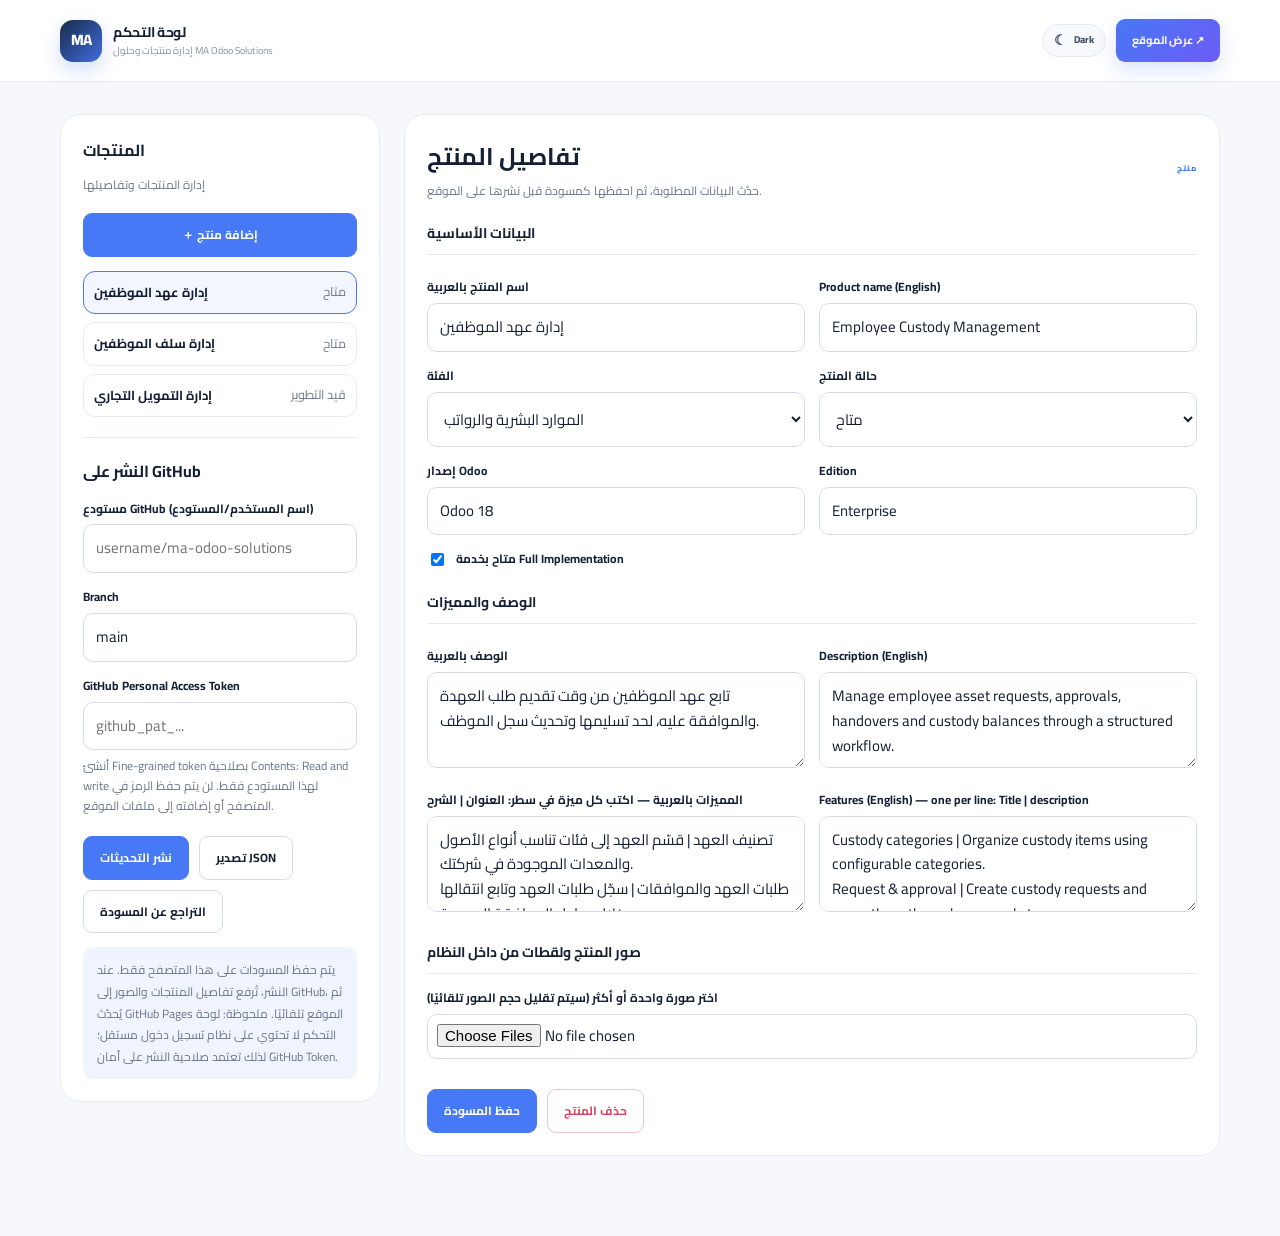
==== commit 66195c79: "Add files via upload" ====
--- a/admin.html
+++ b/admin.html
@@ -29,30 +29,30 @@
 </head>
 <body class="arabic">
 <header class="site-header admin-top"><div class="container nav-wrap">
-<a class="brand" href="index.html"><span class="brand-mark">MA</span><span class="brand-copy"><strong>لوحة التحكم</strong><small>إدارة منتجات MA Odoo Solutions</small></span></a>
+<a class="brand" href="index.html"><span class="brand-mark">MA</span><span class="brand-copy"><strong>لوحة التحكم</strong><small>إدارة منتجات وحلول MA Odoo Solutions</small></span></a>
 <div class="admin-top-actions"><button class="theme-switch" id="themeToggle" type="button"><span class="theme-icon">☾</span><span class="theme-label">Dark</span></button><a class="button button-small button-primary" href="index.html">عرض الموقع ↗</a></div>
 </div></header>
 <main class="container admin-wrap">
 <aside class="panel admin-sidebar">
-<div class="admin-head"><div><h2>المنتجات</h2><p>إدارة الكتالوج والمحتوى</p></div></div>
-<button class="btn2" id="newBtn" style="width:100%;background:var(--blue);color:#fff;border-color:var(--blue)">＋ إضافة منتج جديد</button>
+<div class="admin-head"><div><h2>المنتجات</h2><p>إدارة المنتجات وتفاصيلها</p></div></div>
+<button class="btn2" id="newBtn" style="width:100%;background:var(--blue);color:#fff;border-color:var(--blue)">＋ إضافة منتج</button>
 <div class="admin-list" id="list" style="margin-top:14px"></div>
 <hr style="border:0;border-top:1px solid var(--line);margin:20px 0">
 <h2>النشر على GitHub</h2>
-<label for="repo">اسم المستخدم / المستودع</label><input id="repo" placeholder="username/ma-odoo-solutions" dir="ltr" autocomplete="off">
+<label for="repo">مستودع GitHub (اسم المستخدم/المستودع)</label><input id="repo" placeholder="username/ma-odoo-solutions" dir="ltr" autocomplete="off">
 <label for="branch">Branch</label><input id="branch" value="main" dir="ltr" autocomplete="off">
 <label for="token">GitHub Personal Access Token</label><input id="token" type="password" dir="ltr" placeholder="github_pat_..." autocomplete="new-password">
-<p class="hint">استخدم Fine-grained token بصلاحية Contents: Read and write لهذا المستودع فقط. الرمز لا يتم حفظه في المتصفح أو داخل ملفات الموقع.</p>
-<div class="btns"><button class="btn2" id="pubBtn" style="background:var(--blue);color:#fff;border-color:var(--blue)">نشر التغييرات</button><button class="btn2" id="expBtn">تصدير JSON</button><button class="btn2" id="resetBtn">إلغاء المسودة</button></div>
+<p class="hint">أنشئ Fine-grained token بصلاحية Contents: Read and write لهذا المستودع فقط. لن يتم حفظ الرمز في المتصفح أو إضافته إلى ملفات الموقع.</p>
+<div class="btns"><button class="btn2" id="pubBtn" style="background:var(--blue);color:#fff;border-color:var(--blue)">نشر التحديثات</button><button class="btn2" id="expBtn">تصدير JSON</button><button class="btn2" id="resetBtn">التراجع عن المسودة</button></div>
 <div id="msg" role="status" aria-live="polite"></div>
-<div class="admin-notice">المسودات محفوظة في هذا المتصفح فقط. عند النشر تُرفع بيانات المنتجات والصور إلى GitHub، ثم يقوم GitHub Pages بتحديث الموقع تلقائيًا. لوحة التحكم ليست نظام تسجيل دخول مستقلًا؛ حماية النشر تعتمد على صلاحيات GitHub Token.</div>
+<div class="admin-notice">يتم حفظ المسودات على هذا المتصفح فقط. عند النشر، تُرفع تفاصيل المنتجات والصور إلى GitHub، ثم يُحدّث GitHub Pages الموقع تلقائيًا. ملحوظة: لوحة التحكم لا تحتوي على نظام تسجيل دخول مستقل؛ لذلك تعتمد صلاحية النشر على أمان GitHub Token.</div>
 </aside>
 <section class="panel" id="formPanel"><div class="admin-empty">جاري تحميل المنتجات…</div></section>
 </main>
 <script src="assets/site.js"></script>
 <script>
 'use strict';
-const CATS={hr:'الموارد البشرية والرواتب',finance:'التمويل والتجارة',operations:'العمليات',other:'أخرى'};
+const CATS={hr:'الموارد البشرية والرواتب',finance:'المالية والتجارة',operations:'العمليات',other:'أخرى'};
 let items=[],cur=null,busy=false;const $=id=>document.getElementById(id);
 const esc=s=>String(s??'').replace(/[&<>"']/g,c=>({'&':'&amp;','<':'&lt;','>':'&gt;','"':'&quot;',"'":'&#39;'}[c]));
 const msg=(t,ok=true)=>{$('msg').textContent=t;$('msg').style.color=ok?'#1a8f7a':'#d6455d'};
@@ -79,29 +79,29 @@
 let curProduct=null;
 function form(){
  curProduct=items.find(x=>x.id===cur);
- if(!curProduct){$('formPanel').innerHTML='<div class="admin-empty">اختار منتجًا من القائمة أو اضغط «إضافة منتج جديد».</div>';return}
+ if(!curProduct){$('formPanel').innerHTML='<div class="admin-empty">اختر منتجًا من القائمة، أو اضغط «إضافة منتج».</div>';return}
  const p=curProduct;
  $('formPanel').innerHTML=`
- <div class="admin-head"><div><h1>بيانات المنتج</h1><p>عدّل التفاصيل ثم احفظها كمسودة قبل النشر.</p></div><span class="category-tag">${p.status==='coming'?'قيد التطوير':'منتج'}</span></div>
- <h3 class="admin-section-title">المعلومات الأساسية</h3>
- <div class="row2"><div>${field('nameAr','اسم المنتج بالعربي')}</div><div>${field('nameEn','Product name (English)')}</div></div>
+ <div class="admin-head"><div><h1>تفاصيل المنتج</h1><p>حدّث البيانات المطلوبة، ثم احفظها كمسودة قبل نشرها على الموقع.</p></div><span class="category-tag">${p.status==='coming'?'قيد التطوير':'منتج'}</span></div>
+ <h3 class="admin-section-title">البيانات الأساسية</h3>
+ <div class="row2"><div>${field('nameAr','اسم المنتج بالعربية')}</div><div>${field('nameEn','Product name (English)')}</div></div>
  <div class="row2"><div><label for="f_category">الفئة</label><select id="f_category">${Object.entries(CATS).map(([k,v])=>`<option value="${k}" ${p.category===k?'selected':''}>${v}</option>`).join('')}</select></div><div><label for="f_status">حالة المنتج</label><select id="f_status"><option value="available" ${p.status!=='coming'?'selected':''}>متاح</option><option value="coming" ${p.status==='coming'?'selected':''}>قيد التطوير</option></select></div></div>
  <div class="row2"><div>${field('version','إصدار Odoo')}</div><div>${field('edition','Edition')}</div></div>
  <label style="display:flex;gap:9px;align-items:center"><input type="checkbox" id="f_implementation" ${p.implementation?'checked':''}> متاح بخدمة Full Implementation</label>
  <h3 class="admin-section-title">الوصف والمميزات</h3>
- <div class="row2"><div>${field('descAr','الوصف بالعربي','textarea')}</div><div>${field('descEn','Description (English)','textarea')}</div></div>
- <div class="row2"><div>${field('featuresAr','المميزات بالعربي — كل سطر: العنوان | الشرح','textarea')}</div><div>${field('featuresEn','Features (English) — one per line: Title | description','textarea')}</div></div>
- <h3 class="admin-section-title">صور المنتج ولقطات الشاشة</h3>
- <label for="shots">اختار صورة أو أكثر (سيتم ضغط الصور تلقائيًا)</label><input type="file" id="shots" accept="image/png,image/jpeg,image/webp" multiple>
+ <div class="row2"><div>${field('descAr','الوصف بالعربية','textarea')}</div><div>${field('descEn','Description (English)','textarea')}</div></div>
+ <div class="row2"><div>${field('featuresAr','المميزات بالعربية — اكتب كل ميزة في سطر: العنوان | الشرح','textarea')}</div><div>${field('featuresEn','Features (English) — one per line: Title | description','textarea')}</div></div>
+ <h3 class="admin-section-title">صور المنتج ولقطات من داخل النظام</h3>
+ <label for="shots">اختر صورة واحدة أو أكثر (سيتم تقليل حجم الصور تلقائيًا)</label><input type="file" id="shots" accept="image/png,image/jpeg,image/webp" multiple>
  <div class="thumbs">${(p.screenshots||[]).map((s,i)=>`<div class="thumb"><img src="${esc(s)}" alt="لقطة شاشة ${i+1}"><button type="button" data-i="${i}" title="حذف الصورة" aria-label="حذف الصورة">×</button><span>${esc(s.split('/').pop())}</span></div>`).join('')}</div>
- <div class="btns"><button class="btn2" id="saveBtn" style="background:var(--blue);color:#fff;border-color:var(--blue)">حفظ كمسودة</button><button class="btn2 danger" id="delBtn">حذف المنتج</button></div>`;
+ <div class="btns"><button class="btn2" id="saveBtn" style="background:var(--blue);color:#fff;border-color:var(--blue)">حفظ المسودة</button><button class="btn2 danger" id="delBtn">حذف المنتج</button></div>`;
  $('saveBtn').onclick=save;
- $('delBtn').onclick=()=>{if(confirm('هل أنت متأكد من حذف المنتج؟ لن يختفي من الموقع إلا بعد النشر.')){items=items.filter(x=>x.id!==cur);cur=items[0]?.id||null;draft();render();msg('تم حذف المنتج من المسودة. انشر التغييرات لتحديث الموقع.')}};
- document.querySelectorAll('.thumbs button').forEach(b=>b.onclick=()=>{save(false);p.screenshots.splice(+b.dataset.i,1);draft();form();msg('تم حذف الصورة من المسودة')});
+ $('delBtn').onclick=()=>{if(confirm('هل أنت متأكد من حذف المنتج؟ لن يختفي من الموقع إلا بعد النشر.')){items=items.filter(x=>x.id!==cur);cur=items[0]?.id||null;draft();render();msg('تم حذف المنتج من المسودة. انشر التحديثات لتطبيق التغيير على الموقع.')}};
+ document.querySelectorAll('.thumbs button').forEach(b=>b.onclick=()=>{save(false);p.screenshots.splice(+b.dataset.i,1);draft();form();msg('تم حذف الصورة من المسودة.')});
  $('shots').onchange=async e=>{
   const files=[...e.target.files];if(!files.length)return;
   try{for(const file of files){if(file.size>12*1024*1024)throw Error('حجم الصورة أكبر من 12MB: '+file.name);p.screenshots=p.screenshots||[];p.screenshots.push(await shrink(file))}
-   draft();form();msg('تمت إضافة الصور إلى المسودة. اضغط حفظ كمسودة لتأكيد باقي التعديلات.');
+   draft();form();msg('تمت إضافة الصور إلى المسودة. اضغط حفظ المسودة لتأكيد باقي التعديلات.');
   }catch(err){msg(err.message,false)}
  };
 }
@@ -109,18 +109,18 @@
  const p=curProduct;if(!p)return;
  const g=k=>$('f_'+k).value.trim(),lines=k=>g(k).split('\n').map(s=>s.trim()).filter(Boolean);
  Object.assign(p,{nameAr:g('nameAr'),nameEn:g('nameEn'),category:$('f_category').value,status:$('f_status').value,version:g('version'),edition:g('edition'),implementation:$('f_implementation').checked,descAr:g('descAr'),descEn:g('descEn'),featuresAr:lines('featuresAr'),featuresEn:lines('featuresEn')});
- if(!p.nameEn&&!p.nameAr){msg('اكتب اسم المنتج بالعربي أو الإنجليزي.',false);return false}
- draft();if(show){render();msg('تم الحفظ كمسودة. اضغط «نشر التغييرات» لإظهارها على الموقع.')}return true;
+ if(!p.nameEn&&!p.nameAr){msg('أدخل اسم المنتج بالعربية أو الإنجليزية.',false);return false}
+ draft();if(show){render();msg('تم حفظ المسودة. اضغط «نشر التحديثات» لعرض التغييرات على الموقع.')}return true;
 }
 $('newBtn').onclick=()=>{
  const entered=prompt('اكتب اسم المنتج بالإنجليزية أو رمزًا مختصرًا:','new-product');if(entered===null)return;const base=makeSlug(entered);
- if(items.some(p=>p.id===base)){msg('المعرّف موجود بالفعل. اختر اسمًا مختلفًا.',false);return}
+ if(items.some(p=>p.id===base)){msg('هذا المعرّف مستخدم بالفعل. اختر اسمًا آخر.',false);return}
  const p={id:base,category:'hr',status:'available',version:'Odoo 18',edition:'Enterprise',implementation:true,nameAr:'',nameEn:'New product',descAr:'',descEn:'',featuresAr:[],featuresEn:[],screenshots:[]};
  items.push(p);cur=p.id;draft();render();
 };
 function shrink(file){return new Promise((resolve,reject)=>{const im=new Image,fr=new FileReader;fr.onerror=()=>reject(Error('تعذر قراءة الصورة'));fr.onload=()=>{im.onerror=()=>reject(Error('صيغة صورة غير مدعومة'));im.onload=()=>{const w=Math.min(1500,im.width),h=Math.round(im.height*w/im.width),c=document.createElement('canvas');c.width=w;c.height=h;c.getContext('2d').drawImage(im,0,0,w,h);resolve(c.toDataURL('image/jpeg',.8))};im.src=fr.result};fr.readAsDataURL(file)})}
 $('expBtn').onclick=()=>{if(curProduct)save(false);const a=document.createElement('a'),u=URL.createObjectURL(new Blob([JSON.stringify(items,null,2)],{type:'application/json'}));a.href=u;a.download='products.json';a.click();URL.revokeObjectURL(u)};
-$('resetBtn').onclick=()=>{if(confirm('إلغاء كل المسودات والعودة لآخر نسخة منشورة؟')){localStorage.removeItem('ma-draft');items=[];init()}};
+$('resetBtn').onclick=()=>{if(confirm('هل تريد إلغاء كل المسودات والرجوع إلى آخر نسخة منشورة؟')){localStorage.removeItem('ma-draft');items=[];init()}};
 const b64=s=>btoa(unescape(encodeURIComponent(s)));
 async function ghPut(path,content,token,repo,branch){
  const headers={Authorization:'Bearer '+token,Accept:'application/vnd.github+json','X-GitHub-Api-Version':'2022-11-28'};
@@ -135,11 +135,11 @@
  if(busy)return;
  if(curProduct&&!save(false))return;
  const repo=$('repo').value.trim(),branch=$('branch').value.trim()||'main',token=$('token').value.trim();
- if(!/^[^/\s]+\/[^/\s]+$/.test(repo))return msg('اكتب المستودع بالشكل username/repository.',false);
- if(!token)return msg('أدخل GitHub Token للنشر.',false);
- if(!items.length)return msg('لا توجد منتجات للنشر.',false);
- if(!confirm('سيتم تحديث بيانات المنتجات ورفع أي صور جديدة إلى المستودع '+repo+'. هل تريد المتابعة؟'))return;
- busy=true;$('pubBtn').disabled=true;msg('جاري تجهيز ورفع الملفات…');
+ if(!/^[^/\s]+\/[^/\s]+$/.test(repo))return msg('أدخل اسم المستودع بهذا الشكل: username/repository.',false);
+ if(!token)return msg('أدخل GitHub Token حتى تتمكن من النشر.',false);
+ if(!items.length)return msg('لا توجد منتجات جاهزة للنشر.',false);
+ if(!confirm('سيتم تحديث تفاصيل المنتجات ورفع أي صور جديدة إلى المستودع '+repo+'. هل تريد المتابعة؟'))return;
+ busy=true;$('pubBtn').disabled=true;msg('جارٍ تجهيز الملفات ورفعها…');
  try{
   for(let pi=0;pi<items.length;pi++){
    const p=items[pi];p.screenshots=p.screenshots||[];
@@ -153,8 +153,8 @@
   }
   await ghPut('data/products.json',b64(JSON.stringify(items,null,2)),token,repo,branch);
   draft();localStorage.setItem('ma-repo',repo);localStorage.setItem('ma-branch',branch);
-  $('token').value='';msg('تم النشر بنجاح ✓ قد يستغرق تحديث GitHub Pages دقيقة أو دقيقتين.');
- }catch(e){msg('تعذر النشر: '+e.message,false)}
+  $('token').value='';msg('تم النشر بنجاح ✓ قد يستغرق ظهور التحديثات على الموقع دقيقة أو دقيقتين.');
+ }catch(e){msg('لم نتمكن من النشر: '+e.message,false)}
  finally{busy=false;$('pubBtn').disabled=false}
 };
 init();
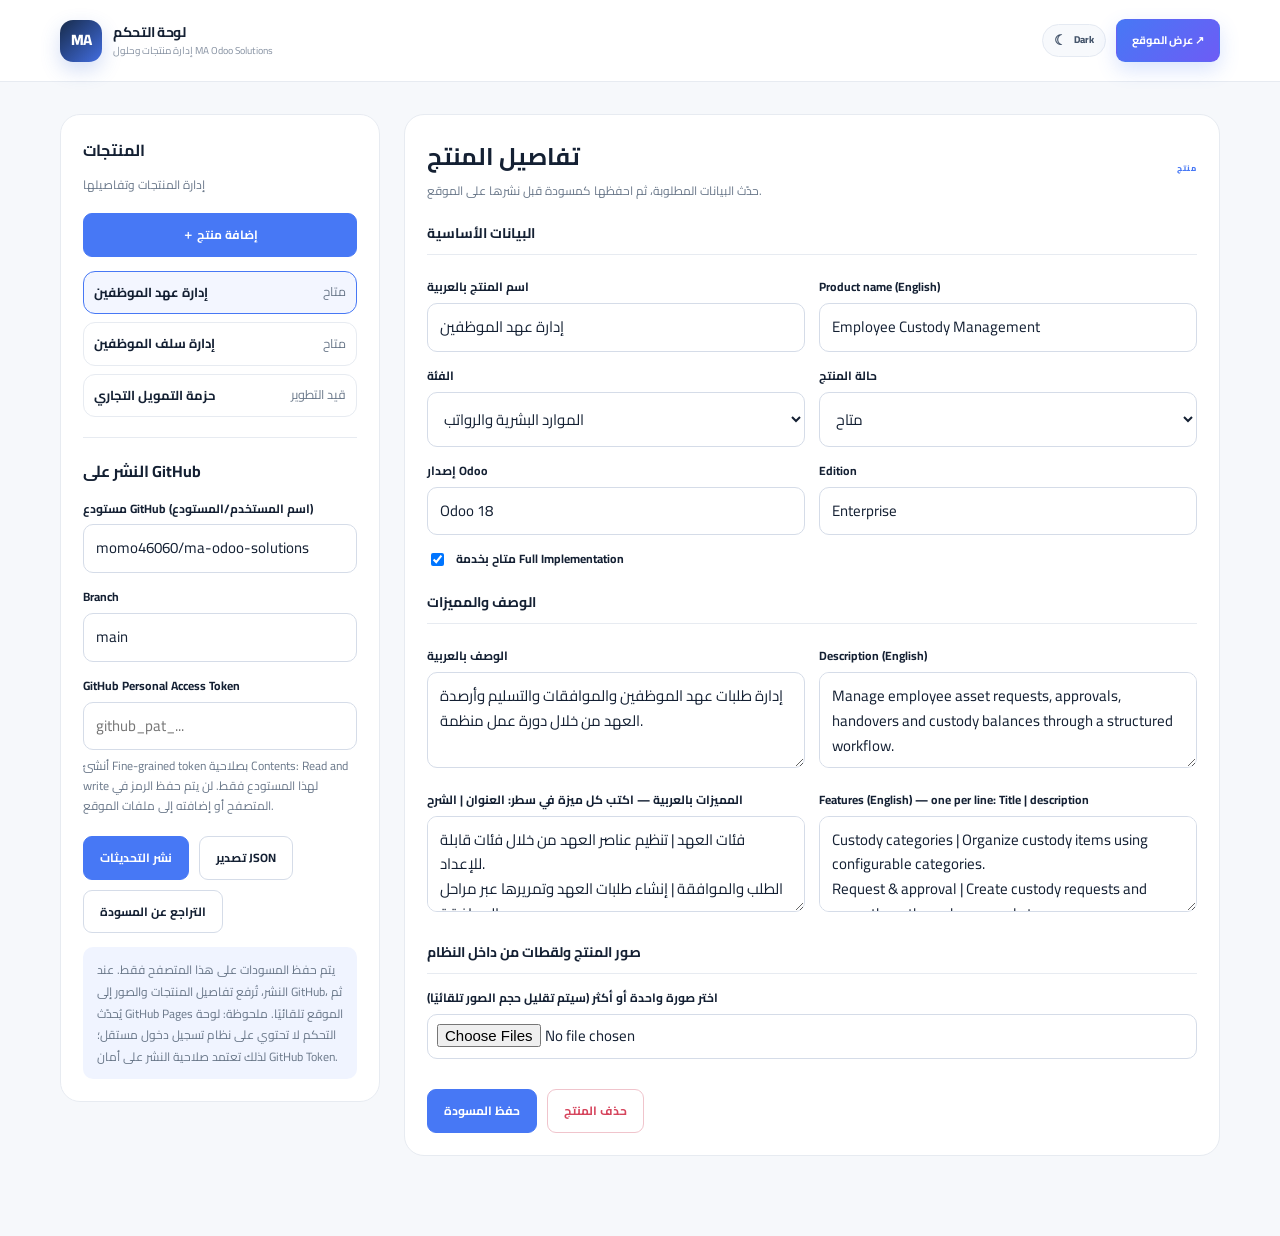
==== commit 1f3a4fde: "Add files via upload" ====
--- a/admin.html
+++ b/admin.html
@@ -35,7 +35,7 @@
 <main class="container admin-wrap">
 <aside class="panel admin-sidebar">
 <div class="admin-head"><div><h2>المنتجات</h2><p>إدارة المنتجات وتفاصيلها</p></div></div>
-<button class="btn2" id="newBtn" style="width:100%;background:var(--blue);color:#fff;border-color:var(--blue)">＋ إضافة منتج</button>
+<button type="button" class="btn2" id="newBtn" style="width:100%;background:var(--blue);color:#fff;border-color:var(--blue)">＋ إضافة منتج</button>
 <div class="admin-list" id="list" style="margin-top:14px"></div>
 <hr style="border:0;border-top:1px solid var(--line);margin:20px 0">
 <h2>النشر على GitHub</h2>
@@ -43,8 +43,9 @@
 <label for="branch">Branch</label><input id="branch" value="main" dir="ltr" autocomplete="off">
 <label for="token">GitHub Personal Access Token</label><input id="token" type="password" dir="ltr" placeholder="github_pat_..." autocomplete="new-password">
 <p class="hint">أنشئ Fine-grained token بصلاحية Contents: Read and write لهذا المستودع فقط. لن يتم حفظ الرمز في المتصفح أو إضافته إلى ملفات الموقع.</p>
-<div class="btns"><button class="btn2" id="pubBtn" style="background:var(--blue);color:#fff;border-color:var(--blue)">نشر التحديثات</button><button class="btn2" id="expBtn">تصدير JSON</button><button class="btn2" id="resetBtn">التراجع عن المسودة</button></div>
+<div class="btns"><button type="button" class="btn2" id="pubBtn" style="background:var(--blue);color:#fff;border-color:var(--blue)">نشر التحديثات</button><button type="button" class="btn2" id="expBtn">تصدير JSON</button><button type="button" class="btn2" id="resetBtn">التراجع عن المسودة</button></div>
 <div id="msg" role="status" aria-live="polite"></div>
+<div id="publishDetails" class="admin-notice" hidden></div>
 <div class="admin-notice">يتم حفظ المسودات على هذا المتصفح فقط. عند النشر، تُرفع تفاصيل المنتجات والصور إلى GitHub، ثم يُحدّث GitHub Pages الموقع تلقائيًا. ملحوظة: لوحة التحكم لا تحتوي على نظام تسجيل دخول مستقل؛ لذلك تعتمد صلاحية النشر على أمان GitHub Token.</div>
 </aside>
 <section class="panel" id="formPanel"><div class="admin-empty">جاري تحميل المنتجات…</div></section>
@@ -62,7 +63,7 @@
  const d=localStorage.getItem('ma-draft');
  if(d){try{items=JSON.parse(d)}catch{localStorage.removeItem('ma-draft')}}
  if(!items.length){try{const r=await fetch('data/products.json?v='+Date.now());if(!r.ok)throw Error('HTTP '+r.status);items=await r.json()}catch(e){items=[];msg('تعذر تحميل المنتجات: '+e.message,false)}}
- $('repo').value=localStorage.getItem('ma-repo')||'';
+ $('repo').value=localStorage.getItem('ma-repo')||'momo46060/ma-odoo-solutions';
  $('branch').value=localStorage.getItem('ma-branch')||'main';
  cur=items[0]?.id||null;render();
 }
@@ -96,6 +97,11 @@
  <div class="thumbs">${(p.screenshots||[]).map((s,i)=>`<div class="thumb"><img src="${esc(s)}" alt="لقطة شاشة ${i+1}"><button type="button" data-i="${i}" title="حذف الصورة" aria-label="حذف الصورة">×</button><span>${esc(s.split('/').pop())}</span></div>`).join('')}</div>
  <div class="btns"><button class="btn2" id="saveBtn" style="background:var(--blue);color:#fff;border-color:var(--blue)">حفظ المسودة</button><button class="btn2 danger" id="delBtn">حذف المنتج</button></div>`;
  $('saveBtn').onclick=save;
+ // Keep the in-memory product and local draft synchronized while the user edits.
+ $('formPanel').querySelectorAll('input:not([type=file]),textarea,select').forEach(el=>{
+  el.addEventListener('input',()=>save(false));
+  el.addEventListener('change',()=>save(false));
+ });
  $('delBtn').onclick=()=>{if(confirm('هل أنت متأكد من حذف المنتج؟ لن يختفي من الموقع إلا بعد النشر.')){items=items.filter(x=>x.id!==cur);cur=items[0]?.id||null;draft();render();msg('تم حذف المنتج من المسودة. انشر التحديثات لتطبيق التغيير على الموقع.')}};
  document.querySelectorAll('.thumbs button').forEach(b=>b.onclick=()=>{save(false);p.screenshots.splice(+b.dataset.i,1);draft();form();msg('تم حذف الصورة من المسودة.')});
  $('shots').onchange=async e=>{
@@ -119,42 +125,86 @@
  items.push(p);cur=p.id;draft();render();
 };
 function shrink(file){return new Promise((resolve,reject)=>{const im=new Image,fr=new FileReader;fr.onerror=()=>reject(Error('تعذر قراءة الصورة'));fr.onload=()=>{im.onerror=()=>reject(Error('صيغة صورة غير مدعومة'));im.onload=()=>{const w=Math.min(1500,im.width),h=Math.round(im.height*w/im.width),c=document.createElement('canvas');c.width=w;c.height=h;c.getContext('2d').drawImage(im,0,0,w,h);resolve(c.toDataURL('image/jpeg',.8))};im.src=fr.result};fr.readAsDataURL(file)})}
-$('expBtn').onclick=()=>{if(curProduct)save(false);const a=document.createElement('a'),u=URL.createObjectURL(new Blob([JSON.stringify(items,null,2)],{type:'application/json'}));a.href=u;a.download='products.json';a.click();URL.revokeObjectURL(u)};
+$('expBtn').onclick=()=>{
+ if(curProduct&&!save(false))return;
+ // Persist the latest form values before exporting the exact current dataset.
+ draft();
+ const json=JSON.stringify(items,null,2);
+ const a=document.createElement('a'),u=URL.createObjectURL(new Blob([json],{type:'application/json;charset=utf-8'}));
+ a.href=u;a.download='products.json';document.body.appendChild(a);a.click();a.remove();
+ setTimeout(()=>URL.revokeObjectURL(u),1000);
+ msg('تم تصدير أحدث بيانات المنتجات بعد مزامنة التعديلات الحالية ✓');
+};
 $('resetBtn').onclick=()=>{if(confirm('هل تريد إلغاء كل المسودات والرجوع إلى آخر نسخة منشورة؟')){localStorage.removeItem('ma-draft');items=[];init()}};
 const b64=s=>btoa(unescape(encodeURIComponent(s)));
+function apiError(status,detail){
+ const hints={401:'الرمز غير صحيح أو منتهي الصلاحية (401). أنشئ Token صالحًا.',403:'GitHub رفض الصلاحية (403). تأكد من Contents: Read and write ومن أن Token مسموح له بهذا المستودع، أو تحقق من حدود API.',404:'المستودع أو الفرع أو الملف غير موجود (404). راجع اسم المستودع والفرع وصلاحيات Token.',409:'حدث تعارض أثناء التحديث (409). أعد تحميل لوحة الإدارة ثم حاول النشر مرة أخرى.',422:'GitHub لم يقبل بيانات الملف (422). تحقق من اسم الفرع ومحتوى الملف.'};
+ return (hints[status]||`حدث خطأ من GitHub (${status}).`)+(detail?' التفاصيل: '+detail:'');
+}
+async function apiJson(url,headers,options={}){
+ const response=await fetch(url,{...options,headers:{...headers,...(options.headers||{})},cache:'no-store'});
+ let data={};try{data=await response.json()}catch{}
+ if(!response.ok)throw Error(apiError(response.status,data.message||data.errors?.[0]?.message||''));
+ return data;
+}
 async function ghPut(path,content,token,repo,branch){
- const headers={Authorization:'Bearer '+token,Accept:'application/vnd.github+json','X-GitHub-Api-Version':'2022-11-28'};
+ const headers={Authorization:'Bearer '+token,Accept:'application/vnd.github+json','X-GitHub-Api-Version':'2022-11-28','Cache-Control':'no-cache','Content-Type':'application/json'};
  const url=`https://api.github.com/repos/${repo}/contents/${path}`;
- let sha;const get=await fetch(url+'?ref='+encodeURIComponent(branch),{headers});
- if(get.ok)sha=(await get.json()).sha;else if(get.status!==404)throw Error('قراءة '+path+' فشلت: '+(await get.json()).message);
+ let sha;
+ try{const current=await apiJson(url+'?ref='+encodeURIComponent(branch)+'&t='+Date.now(),headers);sha=current.sha}
+ catch(e){if(!String(e.message).includes('(404)'))throw e}
  const payload={message:'Update MA Odoo Solutions: '+path,content,branch,...(sha?{sha}:{})};
- const put=await fetch(url,{method:'PUT',headers,body:JSON.stringify(payload)});
- if(!put.ok)throw Error('رفع '+path+' فشل: '+((await put.json()).message||put.status));
+ const result=await apiJson(url,headers,{method:'PUT',body:JSON.stringify(payload)});
+ if(!result.commit?.sha)throw Error('GitHub لم يُرجع بيانات Commit بعد رفع '+path+'.');
+ return {commit:result.commit,content:result.content};
+}
+async function verifyProducts(content,expectedSha,token,repo,branch){
+ const headers={Authorization:'Bearer '+token,Accept:'application/vnd.github+json','X-GitHub-Api-Version':'2022-11-28','Cache-Control':'no-cache, no-store'};
+ const url=`https://api.github.com/repos/${repo}/contents/data/products.json?ref=${encodeURIComponent(branch)}&verify=${Date.now()}`;
+ const result=await apiJson(url,headers);
+ if(!result.content||!result.sha)throw Error('تم تنفيذ طلب النشر لكن تعذر قراءة الملف مرة أخرى للتحقق من التحديث.');
+ let decoded;
+ try{decoded=decodeURIComponent(escape(atob(result.content.replace(/\s/g,''))))}catch{throw Error('تعذر فك محتوى data/products.json أثناء التحقق.')}
+ if(result.sha!==expectedSha||decoded!==content)throw Error('GitHub لم يُرجع نفس النسخة التي تم رفعها. لم يتم تأكيد النشر؛ تحقق من الفرع ثم أعد المحاولة.');
+ try{JSON.parse(decoded)}catch{throw Error('تم رفع الملف لكن محتوى JSON غير صالح.')}
+ return result;
 }
 $('pubBtn').onclick=async()=>{
  if(busy)return;
  if(curProduct&&!save(false))return;
- const repo=$('repo').value.trim(),branch=$('branch').value.trim()||'main',token=$('token').value.trim();
+ const repo=$('repo').value.trim().replace(/\.git$/,''),branch=$('branch').value.trim()||'main',token=$('token').value.trim();
  if(!/^[^/\s]+\/[^/\s]+$/.test(repo))return msg('أدخل اسم المستودع بهذا الشكل: username/repository.',false);
  if(!token)return msg('أدخل GitHub Token حتى تتمكن من النشر.',false);
  if(!items.length)return msg('لا توجد منتجات جاهزة للنشر.',false);
- if(!confirm('سيتم تحديث تفاصيل المنتجات ورفع أي صور جديدة إلى المستودع '+repo+'. هل تريد المتابعة؟'))return;
- busy=true;$('pubBtn').disabled=true;msg('جارٍ تجهيز الملفات ورفعها…');
+ const target=`المستودع: ${repo} | الفرع: ${branch} | الملف: data/products.json`;
+ $('publishDetails').hidden=false;$('publishDetails').textContent='وجهة النشر المحددة: '+target;
+ if(!confirm('تأكد من وجهة النشر التالية:\n\n'+target+'\n\nسيتم تحديث الموقع المرتبط بهذا المستودع والفرع. هل تريد المتابعة؟'))return;
+ busy=true;$('pubBtn').disabled=true;msg('جارٍ التحقق من المستودع والفرع…');
  try{
+  const headers={Authorization:'Bearer '+token,Accept:'application/vnd.github+json','X-GitHub-Api-Version':'2022-11-28','Cache-Control':'no-cache'};
+  const repoInfo=await apiJson(`https://api.github.com/repos/${repo}`,headers);
+  if(repoInfo.full_name.toLowerCase()!==repo.toLowerCase())throw Error('اسم المستودع الذي أكده GitHub لا يطابق المدخل: '+repoInfo.full_name);
+  await apiJson(`https://api.github.com/repos/${repo}/branches/${encodeURIComponent(branch)}`,headers);
   for(let pi=0;pi<items.length;pi++){
    const p=items[pi];p.screenshots=p.screenshots||[];
    for(let i=0;i<p.screenshots.length;i++){
-    const s=p.screenshots[i];
-    if(s.startsWith('data:')){
+    const shot=p.screenshots[i];
+    if(shot.startsWith('data:')){
      const path=`assets/shots/${p.id}-${Date.now().toString(36)}-${i}.jpg`;
-     await ghPut(path,s.split(',')[1],token,repo,branch);p.screenshots[i]=path;
+     await ghPut(path,shot.split(',')[1],token,repo,branch);p.screenshots[i]=path;
     }
    }
   }
-  await ghPut('data/products.json',b64(JSON.stringify(items,null,2)),token,repo,branch);
+  const jsonText=JSON.stringify(items,null,2);
+  const putResult=await ghPut('data/products.json',b64(jsonText),token,repo,branch);
+  msg('تم رفع الملف. جارٍ إعادة قراءته من GitHub للتأكد…');
+  const verified=await verifyProducts(jsonText,putResult.content?.sha,token,repo,branch);
   draft();localStorage.setItem('ma-repo',repo);localStorage.setItem('ma-branch',branch);
-  $('token').value='';msg('تم النشر بنجاح ✓ قد يستغرق ظهور التحديثات على الموقع دقيقة أو دقيقتين.');
- }catch(e){msg('لم نتمكن من النشر: '+e.message,false)}
+  $('token').value='';
+  const commitUrl=putResult.commit.html_url||`https://github.com/${repo}/commit/${putResult.commit.sha}`;
+  $('publishDetails').innerHTML=`<b>تم التحقق من النشر بنجاح ✓</b><br>المستودع: <code>${esc(repo)}</code><br>الفرع: <code>${esc(branch)}</code><br>الملف: <code>data/products.json</code><br>SHA الملف: <code>${esc(verified.sha)}</code><br><a href="${esc(commitUrl)}" target="_blank" rel="noopener">فتح Commit على GitHub ↗</a><br><a href="https://github.com/${encodeURIComponent(repo.split('/')[0])}/${encodeURIComponent(repo.split('/')[1])}/blob/${encodeURIComponent(branch)}/data/products.json" target="_blank" rel="noopener">فتح ملف المنتجات ↗</a>`;
+  msg('تم النشر والتحقق من أن data/products.json على GitHub يحتوي على نفس التعديلات ✓');
+ }catch(e){msg('لم نتمكن من تأكيد النشر: '+e.message,false)}
  finally{busy=false;$('pubBtn').disabled=false}
 };
 init();
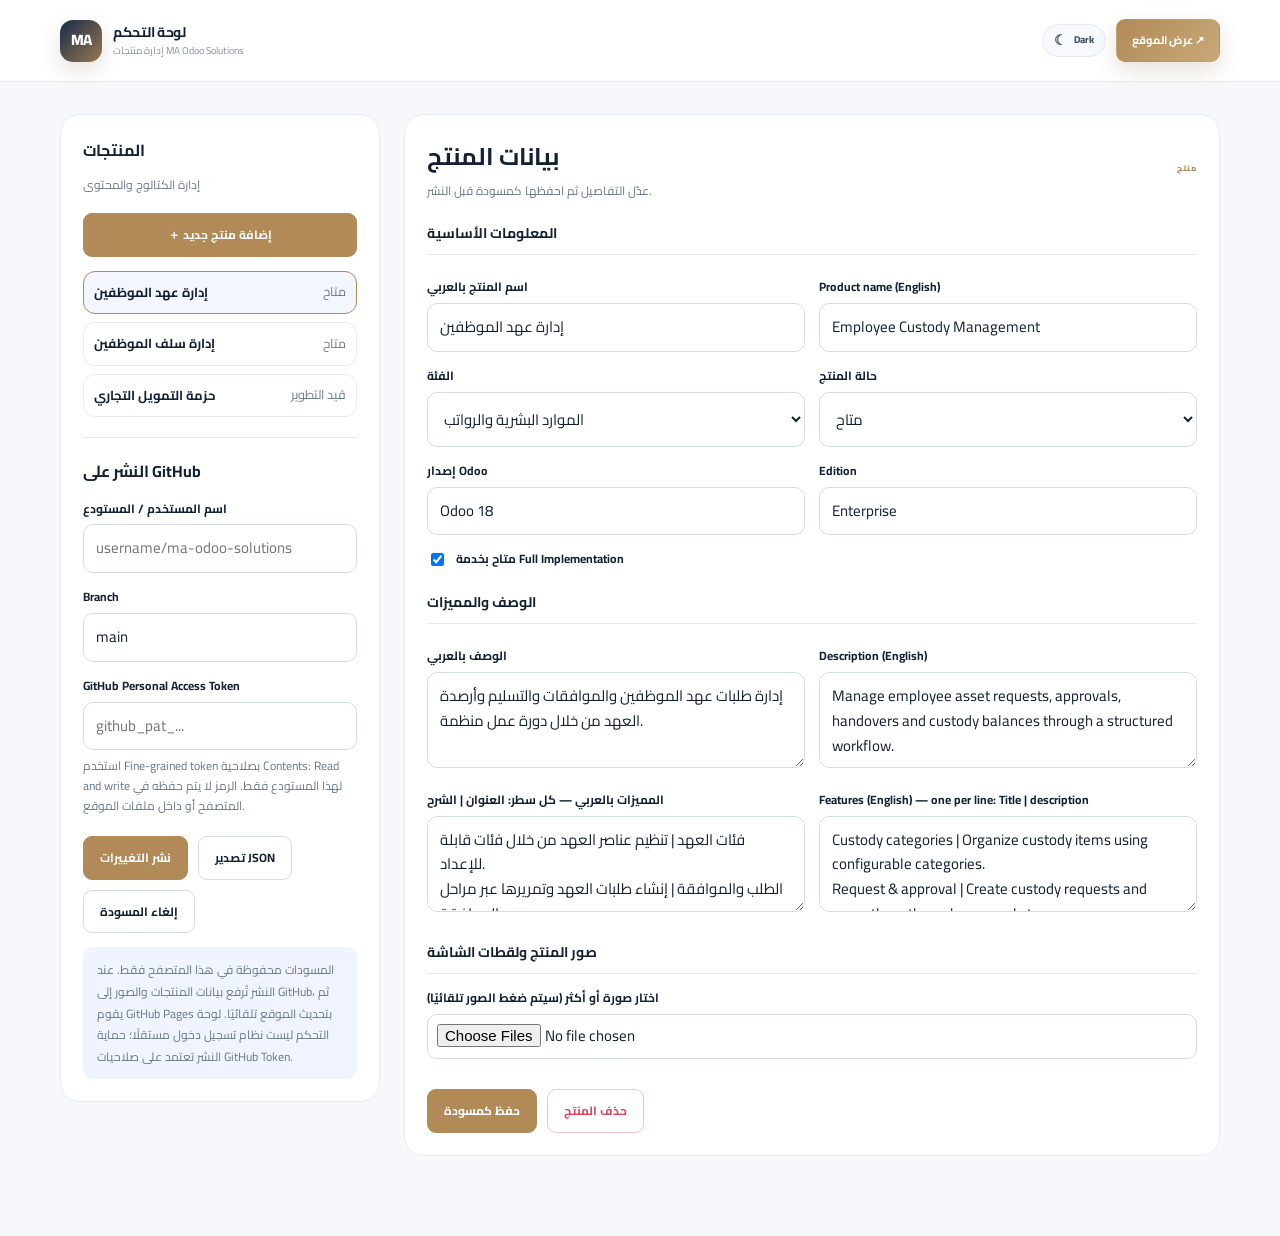
==== commit 896f6150: "Add files via upload" ====
--- a/admin.html
+++ b/admin.html
@@ -29,31 +29,30 @@
 </head>
 <body class="arabic">
 <header class="site-header admin-top"><div class="container nav-wrap">
-<a class="brand" href="index.html"><span class="brand-mark">MA</span><span class="brand-copy"><strong>لوحة التحكم</strong><small>إدارة منتجات وحلول MA Odoo Solutions</small></span></a>
+<a class="brand" href="index.html"><span class="brand-mark">MA</span><span class="brand-copy"><strong>لوحة التحكم</strong><small>إدارة منتجات MA Odoo Solutions</small></span></a>
 <div class="admin-top-actions"><button class="theme-switch" id="themeToggle" type="button"><span class="theme-icon">☾</span><span class="theme-label">Dark</span></button><a class="button button-small button-primary" href="index.html">عرض الموقع ↗</a></div>
 </div></header>
 <main class="container admin-wrap">
 <aside class="panel admin-sidebar">
-<div class="admin-head"><div><h2>المنتجات</h2><p>إدارة المنتجات وتفاصيلها</p></div></div>
-<button type="button" class="btn2" id="newBtn" style="width:100%;background:var(--blue);color:#fff;border-color:var(--blue)">＋ إضافة منتج</button>
+<div class="admin-head"><div><h2>المنتجات</h2><p>إدارة الكتالوج والمحتوى</p></div></div>
+<button class="btn2" id="newBtn" style="width:100%;background:var(--blue);color:#fff;border-color:var(--blue)">＋ إضافة منتج جديد</button>
 <div class="admin-list" id="list" style="margin-top:14px"></div>
 <hr style="border:0;border-top:1px solid var(--line);margin:20px 0">
 <h2>النشر على GitHub</h2>
-<label for="repo">مستودع GitHub (اسم المستخدم/المستودع)</label><input id="repo" placeholder="username/ma-odoo-solutions" dir="ltr" autocomplete="off">
+<label for="repo">اسم المستخدم / المستودع</label><input id="repo" placeholder="username/ma-odoo-solutions" dir="ltr" autocomplete="off">
 <label for="branch">Branch</label><input id="branch" value="main" dir="ltr" autocomplete="off">
 <label for="token">GitHub Personal Access Token</label><input id="token" type="password" dir="ltr" placeholder="github_pat_..." autocomplete="new-password">
-<p class="hint">أنشئ Fine-grained token بصلاحية Contents: Read and write لهذا المستودع فقط. لن يتم حفظ الرمز في المتصفح أو إضافته إلى ملفات الموقع.</p>
-<div class="btns"><button type="button" class="btn2" id="pubBtn" style="background:var(--blue);color:#fff;border-color:var(--blue)">نشر التحديثات</button><button type="button" class="btn2" id="expBtn">تصدير JSON</button><button type="button" class="btn2" id="resetBtn">التراجع عن المسودة</button></div>
+<p class="hint">استخدم Fine-grained token بصلاحية Contents: Read and write لهذا المستودع فقط. الرمز لا يتم حفظه في المتصفح أو داخل ملفات الموقع.</p>
+<div class="btns"><button class="btn2" id="pubBtn" style="background:var(--blue);color:#fff;border-color:var(--blue)">نشر التغييرات</button><button class="btn2" id="expBtn">تصدير JSON</button><button class="btn2" id="resetBtn">إلغاء المسودة</button></div>
 <div id="msg" role="status" aria-live="polite"></div>
-<div id="publishDetails" class="admin-notice" hidden></div>
-<div class="admin-notice">يتم حفظ المسودات على هذا المتصفح فقط. عند النشر، تُرفع تفاصيل المنتجات والصور إلى GitHub، ثم يُحدّث GitHub Pages الموقع تلقائيًا. ملحوظة: لوحة التحكم لا تحتوي على نظام تسجيل دخول مستقل؛ لذلك تعتمد صلاحية النشر على أمان GitHub Token.</div>
+<div class="admin-notice">المسودات محفوظة في هذا المتصفح فقط. عند النشر تُرفع بيانات المنتجات والصور إلى GitHub، ثم يقوم GitHub Pages بتحديث الموقع تلقائيًا. لوحة التحكم ليست نظام تسجيل دخول مستقلًا؛ حماية النشر تعتمد على صلاحيات GitHub Token.</div>
 </aside>
 <section class="panel" id="formPanel"><div class="admin-empty">جاري تحميل المنتجات…</div></section>
 </main>
 <script src="assets/site.js"></script>
 <script>
 'use strict';
-const CATS={hr:'الموارد البشرية والرواتب',finance:'المالية والتجارة',operations:'العمليات',other:'أخرى'};
+const CATS={hr:'الموارد البشرية والرواتب',finance:'التمويل والتجارة',operations:'العمليات',other:'أخرى'};
 let items=[],cur=null,busy=false;const $=id=>document.getElementById(id);
 const esc=s=>String(s??'').replace(/[&<>"']/g,c=>({'&':'&amp;','<':'&lt;','>':'&gt;','"':'&quot;',"'":'&#39;'}[c]));
 const msg=(t,ok=true)=>{$('msg').textContent=t;$('msg').style.color=ok?'#1a8f7a':'#d6455d'};
@@ -63,7 +62,7 @@
  const d=localStorage.getItem('ma-draft');
  if(d){try{items=JSON.parse(d)}catch{localStorage.removeItem('ma-draft')}}
  if(!items.length){try{const r=await fetch('data/products.json?v='+Date.now());if(!r.ok)throw Error('HTTP '+r.status);items=await r.json()}catch(e){items=[];msg('تعذر تحميل المنتجات: '+e.message,false)}}
- $('repo').value=localStorage.getItem('ma-repo')||'momo46060/ma-odoo-solutions';
+ $('repo').value=localStorage.getItem('ma-repo')||'';
  $('branch').value=localStorage.getItem('ma-branch')||'main';
  cur=items[0]?.id||null;render();
 }
@@ -80,34 +79,29 @@
 let curProduct=null;
 function form(){
  curProduct=items.find(x=>x.id===cur);
- if(!curProduct){$('formPanel').innerHTML='<div class="admin-empty">اختر منتجًا من القائمة، أو اضغط «إضافة منتج».</div>';return}
+ if(!curProduct){$('formPanel').innerHTML='<div class="admin-empty">اختار منتجًا من القائمة أو اضغط «إضافة منتج جديد».</div>';return}
  const p=curProduct;
  $('formPanel').innerHTML=`
- <div class="admin-head"><div><h1>تفاصيل المنتج</h1><p>حدّث البيانات المطلوبة، ثم احفظها كمسودة قبل نشرها على الموقع.</p></div><span class="category-tag">${p.status==='coming'?'قيد التطوير':'منتج'}</span></div>
- <h3 class="admin-section-title">البيانات الأساسية</h3>
- <div class="row2"><div>${field('nameAr','اسم المنتج بالعربية')}</div><div>${field('nameEn','Product name (English)')}</div></div>
+ <div class="admin-head"><div><h1>بيانات المنتج</h1><p>عدّل التفاصيل ثم احفظها كمسودة قبل النشر.</p></div><span class="category-tag">${p.status==='coming'?'قيد التطوير':'منتج'}</span></div>
+ <h3 class="admin-section-title">المعلومات الأساسية</h3>
+ <div class="row2"><div>${field('nameAr','اسم المنتج بالعربي')}</div><div>${field('nameEn','Product name (English)')}</div></div>
  <div class="row2"><div><label for="f_category">الفئة</label><select id="f_category">${Object.entries(CATS).map(([k,v])=>`<option value="${k}" ${p.category===k?'selected':''}>${v}</option>`).join('')}</select></div><div><label for="f_status">حالة المنتج</label><select id="f_status"><option value="available" ${p.status!=='coming'?'selected':''}>متاح</option><option value="coming" ${p.status==='coming'?'selected':''}>قيد التطوير</option></select></div></div>
  <div class="row2"><div>${field('version','إصدار Odoo')}</div><div>${field('edition','Edition')}</div></div>
  <label style="display:flex;gap:9px;align-items:center"><input type="checkbox" id="f_implementation" ${p.implementation?'checked':''}> متاح بخدمة Full Implementation</label>
  <h3 class="admin-section-title">الوصف والمميزات</h3>
- <div class="row2"><div>${field('descAr','الوصف بالعربية','textarea')}</div><div>${field('descEn','Description (English)','textarea')}</div></div>
- <div class="row2"><div>${field('featuresAr','المميزات بالعربية — اكتب كل ميزة في سطر: العنوان | الشرح','textarea')}</div><div>${field('featuresEn','Features (English) — one per line: Title | description','textarea')}</div></div>
- <h3 class="admin-section-title">صور المنتج ولقطات من داخل النظام</h3>
- <label for="shots">اختر صورة واحدة أو أكثر (سيتم تقليل حجم الصور تلقائيًا)</label><input type="file" id="shots" accept="image/png,image/jpeg,image/webp" multiple>
+ <div class="row2"><div>${field('descAr','الوصف بالعربي','textarea')}</div><div>${field('descEn','Description (English)','textarea')}</div></div>
+ <div class="row2"><div>${field('featuresAr','المميزات بالعربي — كل سطر: العنوان | الشرح','textarea')}</div><div>${field('featuresEn','Features (English) — one per line: Title | description','textarea')}</div></div>
+ <h3 class="admin-section-title">صور المنتج ولقطات الشاشة</h3>
+ <label for="shots">اختار صورة أو أكثر (سيتم ضغط الصور تلقائيًا)</label><input type="file" id="shots" accept="image/png,image/jpeg,image/webp" multiple>
  <div class="thumbs">${(p.screenshots||[]).map((s,i)=>`<div class="thumb"><img src="${esc(s)}" alt="لقطة شاشة ${i+1}"><button type="button" data-i="${i}" title="حذف الصورة" aria-label="حذف الصورة">×</button><span>${esc(s.split('/').pop())}</span></div>`).join('')}</div>
- <div class="btns"><button class="btn2" id="saveBtn" style="background:var(--blue);color:#fff;border-color:var(--blue)">حفظ المسودة</button><button class="btn2 danger" id="delBtn">حذف المنتج</button></div>`;
+ <div class="btns"><button class="btn2" id="saveBtn" style="background:var(--blue);color:#fff;border-color:var(--blue)">حفظ كمسودة</button><button class="btn2 danger" id="delBtn">حذف المنتج</button></div>`;
  $('saveBtn').onclick=save;
- // Keep the in-memory product and local draft synchronized while the user edits.
- $('formPanel').querySelectorAll('input:not([type=file]),textarea,select').forEach(el=>{
-  el.addEventListener('input',()=>save(false));
-  el.addEventListener('change',()=>save(false));
- });
- $('delBtn').onclick=()=>{if(confirm('هل أنت متأكد من حذف المنتج؟ لن يختفي من الموقع إلا بعد النشر.')){items=items.filter(x=>x.id!==cur);cur=items[0]?.id||null;draft();render();msg('تم حذف المنتج من المسودة. انشر التحديثات لتطبيق التغيير على الموقع.')}};
- document.querySelectorAll('.thumbs button').forEach(b=>b.onclick=()=>{save(false);p.screenshots.splice(+b.dataset.i,1);draft();form();msg('تم حذف الصورة من المسودة.')});
+ $('delBtn').onclick=()=>{if(confirm('هل أنت متأكد من حذف المنتج؟ لن يختفي من الموقع إلا بعد النشر.')){items=items.filter(x=>x.id!==cur);cur=items[0]?.id||null;draft();render();msg('تم حذف المنتج من المسودة. انشر التغييرات لتحديث الموقع.')}};
+ document.querySelectorAll('.thumbs button').forEach(b=>b.onclick=()=>{save(false);p.screenshots.splice(+b.dataset.i,1);draft();form();msg('تم حذف الصورة من المسودة')});
  $('shots').onchange=async e=>{
   const files=[...e.target.files];if(!files.length)return;
   try{for(const file of files){if(file.size>12*1024*1024)throw Error('حجم الصورة أكبر من 12MB: '+file.name);p.screenshots=p.screenshots||[];p.screenshots.push(await shrink(file))}
-   draft();form();msg('تمت إضافة الصور إلى المسودة. اضغط حفظ المسودة لتأكيد باقي التعديلات.');
+   draft();form();msg('تمت إضافة الصور إلى المسودة. اضغط حفظ كمسودة لتأكيد باقي التعديلات.');
   }catch(err){msg(err.message,false)}
  };
 }
@@ -115,96 +109,52 @@
  const p=curProduct;if(!p)return;
  const g=k=>$('f_'+k).value.trim(),lines=k=>g(k).split('\n').map(s=>s.trim()).filter(Boolean);
  Object.assign(p,{nameAr:g('nameAr'),nameEn:g('nameEn'),category:$('f_category').value,status:$('f_status').value,version:g('version'),edition:g('edition'),implementation:$('f_implementation').checked,descAr:g('descAr'),descEn:g('descEn'),featuresAr:lines('featuresAr'),featuresEn:lines('featuresEn')});
- if(!p.nameEn&&!p.nameAr){msg('أدخل اسم المنتج بالعربية أو الإنجليزية.',false);return false}
- draft();if(show){render();msg('تم حفظ المسودة. اضغط «نشر التحديثات» لعرض التغييرات على الموقع.')}return true;
+ if(!p.nameEn&&!p.nameAr){msg('اكتب اسم المنتج بالعربي أو الإنجليزي.',false);return false}
+ draft();if(show){render();msg('تم الحفظ كمسودة. اضغط «نشر التغييرات» لإظهارها على الموقع.')}return true;
 }
 $('newBtn').onclick=()=>{
  const entered=prompt('اكتب اسم المنتج بالإنجليزية أو رمزًا مختصرًا:','new-product');if(entered===null)return;const base=makeSlug(entered);
- if(items.some(p=>p.id===base)){msg('هذا المعرّف مستخدم بالفعل. اختر اسمًا آخر.',false);return}
+ if(items.some(p=>p.id===base)){msg('المعرّف موجود بالفعل. اختر اسمًا مختلفًا.',false);return}
  const p={id:base,category:'hr',status:'available',version:'Odoo 18',edition:'Enterprise',implementation:true,nameAr:'',nameEn:'New product',descAr:'',descEn:'',featuresAr:[],featuresEn:[],screenshots:[]};
  items.push(p);cur=p.id;draft();render();
 };
 function shrink(file){return new Promise((resolve,reject)=>{const im=new Image,fr=new FileReader;fr.onerror=()=>reject(Error('تعذر قراءة الصورة'));fr.onload=()=>{im.onerror=()=>reject(Error('صيغة صورة غير مدعومة'));im.onload=()=>{const w=Math.min(1500,im.width),h=Math.round(im.height*w/im.width),c=document.createElement('canvas');c.width=w;c.height=h;c.getContext('2d').drawImage(im,0,0,w,h);resolve(c.toDataURL('image/jpeg',.8))};im.src=fr.result};fr.readAsDataURL(file)})}
-$('expBtn').onclick=()=>{
- if(curProduct&&!save(false))return;
- // Persist the latest form values before exporting the exact current dataset.
- draft();
- const json=JSON.stringify(items,null,2);
- const a=document.createElement('a'),u=URL.createObjectURL(new Blob([json],{type:'application/json;charset=utf-8'}));
- a.href=u;a.download='products.json';document.body.appendChild(a);a.click();a.remove();
- setTimeout(()=>URL.revokeObjectURL(u),1000);
- msg('تم تصدير أحدث بيانات المنتجات بعد مزامنة التعديلات الحالية ✓');
-};
-$('resetBtn').onclick=()=>{if(confirm('هل تريد إلغاء كل المسودات والرجوع إلى آخر نسخة منشورة؟')){localStorage.removeItem('ma-draft');items=[];init()}};
+$('expBtn').onclick=()=>{if(curProduct)save(false);const a=document.createElement('a'),u=URL.createObjectURL(new Blob([JSON.stringify(items,null,2)],{type:'application/json'}));a.href=u;a.download='products.json';a.click();URL.revokeObjectURL(u)};
+$('resetBtn').onclick=()=>{if(confirm('إلغاء كل المسودات والعودة لآخر نسخة منشورة؟')){localStorage.removeItem('ma-draft');items=[];init()}};
 const b64=s=>btoa(unescape(encodeURIComponent(s)));
-function apiError(status,detail){
- const hints={401:'الرمز غير صحيح أو منتهي الصلاحية (401). أنشئ Token صالحًا.',403:'GitHub رفض الصلاحية (403). تأكد من Contents: Read and write ومن أن Token مسموح له بهذا المستودع، أو تحقق من حدود API.',404:'المستودع أو الفرع أو الملف غير موجود (404). راجع اسم المستودع والفرع وصلاحيات Token.',409:'حدث تعارض أثناء التحديث (409). أعد تحميل لوحة الإدارة ثم حاول النشر مرة أخرى.',422:'GitHub لم يقبل بيانات الملف (422). تحقق من اسم الفرع ومحتوى الملف.'};
- return (hints[status]||`حدث خطأ من GitHub (${status}).`)+(detail?' التفاصيل: '+detail:'');
-}
-async function apiJson(url,headers,options={}){
- const response=await fetch(url,{...options,headers:{...headers,...(options.headers||{})},cache:'no-store'});
- let data={};try{data=await response.json()}catch{}
- if(!response.ok)throw Error(apiError(response.status,data.message||data.errors?.[0]?.message||''));
- return data;
-}
 async function ghPut(path,content,token,repo,branch){
- const headers={Authorization:'Bearer '+token,Accept:'application/vnd.github+json','X-GitHub-Api-Version':'2022-11-28','Cache-Control':'no-cache','Content-Type':'application/json'};
+ const headers={Authorization:'Bearer '+token,Accept:'application/vnd.github+json','X-GitHub-Api-Version':'2022-11-28'};
  const url=`https://api.github.com/repos/${repo}/contents/${path}`;
- let sha;
- try{const current=await apiJson(url+'?ref='+encodeURIComponent(branch)+'&t='+Date.now(),headers);sha=current.sha}
- catch(e){if(!String(e.message).includes('(404)'))throw e}
+ let sha;const get=await fetch(url+'?ref='+encodeURIComponent(branch),{headers});
+ if(get.ok)sha=(await get.json()).sha;else if(get.status!==404)throw Error('قراءة '+path+' فشلت: '+(await get.json()).message);
  const payload={message:'Update MA Odoo Solutions: '+path,content,branch,...(sha?{sha}:{})};
- const result=await apiJson(url,headers,{method:'PUT',body:JSON.stringify(payload)});
- if(!result.commit?.sha)throw Error('GitHub لم يُرجع بيانات Commit بعد رفع '+path+'.');
- return {commit:result.commit,content:result.content};
-}
-async function verifyProducts(content,expectedSha,token,repo,branch){
- const headers={Authorization:'Bearer '+token,Accept:'application/vnd.github+json','X-GitHub-Api-Version':'2022-11-28','Cache-Control':'no-cache, no-store'};
- const url=`https://api.github.com/repos/${repo}/contents/data/products.json?ref=${encodeURIComponent(branch)}&verify=${Date.now()}`;
- const result=await apiJson(url,headers);
- if(!result.content||!result.sha)throw Error('تم تنفيذ طلب النشر لكن تعذر قراءة الملف مرة أخرى للتحقق من التحديث.');
- let decoded;
- try{decoded=decodeURIComponent(escape(atob(result.content.replace(/\s/g,''))))}catch{throw Error('تعذر فك محتوى data/products.json أثناء التحقق.')}
- if(result.sha!==expectedSha||decoded!==content)throw Error('GitHub لم يُرجع نفس النسخة التي تم رفعها. لم يتم تأكيد النشر؛ تحقق من الفرع ثم أعد المحاولة.');
- try{JSON.parse(decoded)}catch{throw Error('تم رفع الملف لكن محتوى JSON غير صالح.')}
- return result;
+ const put=await fetch(url,{method:'PUT',headers,body:JSON.stringify(payload)});
+ if(!put.ok)throw Error('رفع '+path+' فشل: '+((await put.json()).message||put.status));
 }
 $('pubBtn').onclick=async()=>{
  if(busy)return;
  if(curProduct&&!save(false))return;
- const repo=$('repo').value.trim().replace(/\.git$/,''),branch=$('branch').value.trim()||'main',token=$('token').value.trim();
- if(!/^[^/\s]+\/[^/\s]+$/.test(repo))return msg('أدخل اسم المستودع بهذا الشكل: username/repository.',false);
- if(!token)return msg('أدخل GitHub Token حتى تتمكن من النشر.',false);
- if(!items.length)return msg('لا توجد منتجات جاهزة للنشر.',false);
- const target=`المستودع: ${repo} | الفرع: ${branch} | الملف: data/products.json`;
- $('publishDetails').hidden=false;$('publishDetails').textContent='وجهة النشر المحددة: '+target;
- if(!confirm('تأكد من وجهة النشر التالية:\n\n'+target+'\n\nسيتم تحديث الموقع المرتبط بهذا المستودع والفرع. هل تريد المتابعة؟'))return;
- busy=true;$('pubBtn').disabled=true;msg('جارٍ التحقق من المستودع والفرع…');
+ const repo=$('repo').value.trim(),branch=$('branch').value.trim()||'main',token=$('token').value.trim();
+ if(!/^[^/\s]+\/[^/\s]+$/.test(repo))return msg('اكتب المستودع بالشكل username/repository.',false);
+ if(!token)return msg('أدخل GitHub Token للنشر.',false);
+ if(!items.length)return msg('لا توجد منتجات للنشر.',false);
+ if(!confirm('سيتم تحديث بيانات المنتجات ورفع أي صور جديدة إلى المستودع '+repo+'. هل تريد المتابعة؟'))return;
+ busy=true;$('pubBtn').disabled=true;msg('جاري تجهيز ورفع الملفات…');
  try{
-  const headers={Authorization:'Bearer '+token,Accept:'application/vnd.github+json','X-GitHub-Api-Version':'2022-11-28','Cache-Control':'no-cache'};
-  const repoInfo=await apiJson(`https://api.github.com/repos/${repo}`,headers);
-  if(repoInfo.full_name.toLowerCase()!==repo.toLowerCase())throw Error('اسم المستودع الذي أكده GitHub لا يطابق المدخل: '+repoInfo.full_name);
-  await apiJson(`https://api.github.com/repos/${repo}/branches/${encodeURIComponent(branch)}`,headers);
   for(let pi=0;pi<items.length;pi++){
    const p=items[pi];p.screenshots=p.screenshots||[];
    for(let i=0;i<p.screenshots.length;i++){
-    const shot=p.screenshots[i];
-    if(shot.startsWith('data:')){
+    const s=p.screenshots[i];
+    if(s.startsWith('data:')){
      const path=`assets/shots/${p.id}-${Date.now().toString(36)}-${i}.jpg`;
-     await ghPut(path,shot.split(',')[1],token,repo,branch);p.screenshots[i]=path;
+     await ghPut(path,s.split(',')[1],token,repo,branch);p.screenshots[i]=path;
     }
    }
   }
-  const jsonText=JSON.stringify(items,null,2);
-  const putResult=await ghPut('data/products.json',b64(jsonText),token,repo,branch);
-  msg('تم رفع الملف. جارٍ إعادة قراءته من GitHub للتأكد…');
-  const verified=await verifyProducts(jsonText,putResult.content?.sha,token,repo,branch);
+  await ghPut('data/products.json',b64(JSON.stringify(items,null,2)),token,repo,branch);
   draft();localStorage.setItem('ma-repo',repo);localStorage.setItem('ma-branch',branch);
-  $('token').value='';
-  const commitUrl=putResult.commit.html_url||`https://github.com/${repo}/commit/${putResult.commit.sha}`;
-  $('publishDetails').innerHTML=`<b>تم التحقق من النشر بنجاح ✓</b><br>المستودع: <code>${esc(repo)}</code><br>الفرع: <code>${esc(branch)}</code><br>الملف: <code>data/products.json</code><br>SHA الملف: <code>${esc(verified.sha)}</code><br><a href="${esc(commitUrl)}" target="_blank" rel="noopener">فتح Commit على GitHub ↗</a><br><a href="https://github.com/${encodeURIComponent(repo.split('/')[0])}/${encodeURIComponent(repo.split('/')[1])}/blob/${encodeURIComponent(branch)}/data/products.json" target="_blank" rel="noopener">فتح ملف المنتجات ↗</a>`;
-  msg('تم النشر والتحقق من أن data/products.json على GitHub يحتوي على نفس التعديلات ✓');
- }catch(e){msg('لم نتمكن من تأكيد النشر: '+e.message,false)}
+  $('token').value='';msg('تم النشر بنجاح ✓ قد يستغرق تحديث GitHub Pages دقيقة أو دقيقتين.');
+ }catch(e){msg('تعذر النشر: '+e.message,false)}
  finally{busy=false;$('pubBtn').disabled=false}
 };
 init();
--- a/assets/styles.css
+++ b/assets/styles.css
@@ -1,11 +1,11 @@
- :root{--ink:#142033;--muted:#697789;--navy:#101827;--navy2:#17253a;--blue:#4778f5;--cyan:#75d6d0;--paper:#f6f8fb;--line:#e7ebf1;--white:#fff;--radius:20px;--shadow:0 22px 70px rgba(14,28,49,.12)}
-*{box-sizing:border-box}html{scroll-behavior:smooth}body{margin:0;font-family:"DM Sans",sans-serif;color:var(--ink);background:#fff;font-size:15px;line-height:1.65}a{color:inherit;text-decoration:none}button{font:inherit}.container{width:min(1160px,calc(100% - 48px));margin:auto}.announcement{height:34px;background:#0b1422;color:#c5d0df;display:flex;align-items:center;justify-content:center;gap:9px;font-size:11px;letter-spacing:.07em;text-transform:uppercase}.announcement-dot{width:6px;height:6px;border-radius:50%;background:#70d7ce;box-shadow:0 0 0 4px rgba(112,215,206,.12)}.site-header{height:82px;background:rgba(255,255,255,.94);border-bottom:1px solid rgba(231,235,241,.8);position:sticky;top:0;z-index:50;backdrop-filter:blur(18px)}.nav-wrap{height:100%;display:flex;align-items:center;justify-content:space-between;gap:25px}.brand{display:flex;align-items:center;gap:11px;min-width:225px}.brand-mark{width:42px;height:42px;border-radius:13px;background:linear-gradient(135deg,#172b4a,#426de0);display:grid;place-items:center;color:#fff;font-weight:800;font-size:15px;letter-spacing:-.07em;box-shadow:0 8px 20px rgba(54,99,210,.22)}.brand-copy{display:flex;flex-direction:column;line-height:1.25}.brand-copy strong{font-size:14px;letter-spacing:-.02em}.brand-copy small{font-size:10px;color:#8792a2;margin-top:4px}.main-nav{display:flex;align-items:center;gap:32px;margin-left:auto}.main-nav a{font-size:12px;color:#657184;font-weight:600;transition:.2s}.main-nav a:hover,.text-link:hover{color:var(--blue)}.nav-actions{display:flex;align-items:center;gap:14px}.lang-switch{border:0;background:transparent;color:#58677a;font-weight:700;font-size:12px;cursor:pointer;padding:8px}.button{display:inline-flex;align-items:center;justify-content:center;gap:20px;padding:14px 20px;border-radius:9px;font-size:12px;font-weight:700;transition:.2s;border:1px solid transparent}.button-primary{background:var(--blue);color:#fff;box-shadow:0 8px 20px rgba(71,120,245,.2)}.button-primary:hover{background:#315fd2;transform:translateY(-2px)}.button-small{padding:11px 15px;font-size:11px;gap:13px}.mobile-menu{display:none;border:0;background:transparent;font-size:22px;color:var(--ink)}
-.hero{background:var(--navy);color:#fff;position:relative;overflow:hidden;padding:95px 0 28px}.hero:before{content:"";position:absolute;inset:0;background-image:linear-gradient(rgba(255,255,255,.025) 1px,transparent 1px),linear-gradient(90deg,rgba(255,255,255,.025) 1px,transparent 1px);background-size:54px 54px;mask-image:linear-gradient(90deg,black,transparent 85%)}.hero-glow{position:absolute;border-radius:50%;filter:blur(1px);pointer-events:none}.glow-one{width:520px;height:520px;background:radial-gradient(circle,rgba(58,105,221,.19),transparent 68%);right:4%;top:-130px}.glow-two{width:400px;height:400px;background:radial-gradient(circle,rgba(73,193,184,.11),transparent 68%);left:15%;bottom:-260px}.hero-grid{position:relative;z-index:1;display:grid;grid-template-columns:1fr 1.05fr;align-items:center;gap:50px;min-height:490px}.eyebrow{display:flex;align-items:center;gap:11px;color:#9daec4;font-size:9px;font-weight:800;letter-spacing:.16em;text-transform:uppercase}.eyebrow-line{width:25px;height:1px;background:#65c9c2}.eyebrow.dark{color:#8290a2}.hero h1{font-size:clamp(44px,5.2vw,67px);line-height:1.06;letter-spacing:-.055em;margin:23px 0 22px;font-weight:700}.hero h1 em,.section h2 em,.process-section h2 em,.detail-hero h1 em{font-style:normal;color:#80d6d0}.hero-lead{color:#b1bdce;max-width:490px;font-size:15px;line-height:1.85}.hero-actions{display:flex;align-items:center;gap:28px;margin-top:32px}.text-link{font-size:12px;color:#c8d2e0;font-weight:700}.text-link span{margin-left:8px}.hero-proof{display:flex;align-items:center;gap:22px;margin-top:55px}.proof-item{display:flex;flex-direction:column;gap:3px}.proof-item strong{font-size:12px}.proof-item span{font-size:10px;color:#8795a9}.proof-divider{height:32px;width:1px;background:#344156}.hero-visual{height:430px;position:relative;display:flex;align-items:center;justify-content:center}.visual-orbit{position:absolute;border:1px solid rgba(136,164,212,.17);border-radius:50%;transform:rotate(-18deg)}.orbit-a{width:520px;height:290px}.orbit-b{width:600px;height:360px;transform:rotate(28deg)}.dashboard-window{position:relative;width:min(480px,100%);background:#f8fafc;border:1px solid rgba(255,255,255,.25);border-radius:14px;overflow:hidden;box-shadow:0 30px 90px rgba(0,0,0,.38);transform:perspective(1000px) rotateY(-7deg) rotateX(3deg)}.window-top{height:34px;background:#e9eef5;display:flex;align-items:center;padding:0 13px;gap:12px;color:#758296;font-size:7px;font-weight:800;letter-spacing:.1em}.window-dots{display:flex;gap:4px}.window-dots i{width:5px;height:5px;background:#b6c1cf;border-radius:50%}.window-status{margin-left:auto;color:#35a89f;font-size:6px}.dash-body{display:flex;min-height:300px}.dash-sidebar{width:48px;background:#17253a;display:flex;align-items:center;flex-direction:column;gap:20px;padding:13px 0}.dash-logo{width:22px;height:22px;background:#4778f5;border-radius:6px;color:white;display:grid;place-items:center;font-size:11px;font-weight:800;margin-bottom:8px}.dash-sidebar b{width:13px;height:13px;border:1px solid #687a93;border-radius:4px;opacity:.7}.dash-main{padding:19px 20px;flex:1;color:#27364a}.dash-heading{display:flex;justify-content:space-between;align-items:center}.dash-heading small,.metric small,.chart-head small,.asset-card small,.art-stat-row small,.loan-summary small{font-size:7px;letter-spacing:.1em;color:#8996a7;font-weight:800}.dash-heading h3{font-size:14px;margin:3px 0 0}.avatar{width:27px;height:27px;border-radius:50%;background:#dce7ff;color:#4778f5;display:grid;place-items:center;font-size:8px;font-weight:800}.metric-row{display:grid;grid-template-columns:1fr 1fr;gap:10px;margin-top:16px}.metric{background:#fff;border:1px solid #e9edf3;border-radius:8px;padding:10px}.metric strong{display:block;font-size:23px;line-height:1.3;margin:4px 0}.metric-up,.metric-neutral{font-size:7px;color:#2eaa94}.metric-neutral{color:#8996a7}.chart-card{background:#fff;border:1px solid #e9edf3;border-radius:8px;padding:11px 12px;margin-top:10px}.chart-head{display:flex;justify-content:space-between;font-size:9px}.chart-bars{height:60px;display:flex;align-items:end;gap:9px;margin-top:9px;border-bottom:1px solid #edf0f5}.chart-bars i{display:block;flex:1;border-radius:3px 3px 0 0;background:linear-gradient(#79d5cf,#4778f5);opacity:.8}.task-row{display:flex;align-items:center;gap:9px;padding:9px 2px;border-bottom:1px solid #edf0f5}.task-icon,.chip-icon{width:23px;height:23px;background:#e1f7f1;color:#239b85;border-radius:7px;display:grid;place-items:center;font-size:11px}.task-purple{background:#eee9ff;color:#8061d9}.task-row span:nth-child(2){display:flex;flex-direction:column;line-height:1.35}.task-row b{font-size:8px}.task-row small{font-size:7px;color:#95a0af}.task-row em{font-style:normal;margin-left:auto;font-size:7px;color:#269c87;background:#e9f8f4;padding:4px 7px;border-radius:20px}.task-row em.pending{color:#a77a25;background:#fff5df}.floating-chip{position:absolute;background:rgba(255,255,255,.96);color:#243248;border:1px solid rgba(255,255,255,.55);box-shadow:0 15px 40px rgba(0,0,0,.2);border-radius:10px;padding:11px 13px;display:flex;align-items:center;gap:10px}.floating-chip span:nth-child(2){display:flex;flex-direction:column;line-height:1.35}.floating-chip b{font-size:9px}.floating-chip small{font-size:7px;color:#8b97a8;margin-top:3px}.chip-left{left:-8px;top:68px}.chip-right{right:-8px;bottom:55px}.chip-check{width:23px;height:23px;border-radius:50%;background:#e4f8f2;color:#1b9b81;display:grid;place-items:center}.hero-bottom{position:relative;display:flex;align-items:center;gap:15px;margin-top:34px;color:#748399;font-size:8px;font-weight:700;letter-spacing:.13em}.hero-bottom-line{height:1px;background:#344156;flex:1}
-.section{padding:105px 0}.section-heading{display:flex;justify-content:space-between;align-items:end;gap:40px;margin-bottom:42px}.section h2,.process-section h2,.about-copy h2{font-size:clamp(35px,4vw,49px);line-height:1.1;letter-spacing:-.05em;margin:17px 0 0}.section h2 em,.about-copy h2 em{color:#4778f5}.section-heading>p{max-width:365px;color:#778497;font-size:13px;line-height:1.8;margin:0 0 4px}.filter-row{display:flex;align-items:center;justify-content:space-between;margin-bottom:20px}.filter-row>span{font-size:9px;color:#9aa4b2;letter-spacing:.12em;font-weight:800}.filters{display:flex;gap:6px}.filter{border:1px solid #e7ebf1;background:white;border-radius:30px;padding:8px 13px;color:#778497;font-size:10px;font-weight:700;cursor:pointer}.filter.active,.filter:hover{background:#17253a;border-color:#17253a;color:white}.app-grid{display:grid;grid-template-columns:repeat(2,1fr);gap:22px}.app-card{border:1px solid #e8edf3;border-radius:15px;overflow:hidden;background:#fff;transition:.25s}.app-card:hover{transform:translateY(-5px);box-shadow:var(--shadow);border-color:#d9e1ec}.app-art{height:205px;position:relative;overflow:hidden;padding:18px 22px;background:#eaf0fa}.art-top{display:flex;justify-content:space-between;color:#8190a4;font-size:8px;font-weight:800;letter-spacing:.12em}.art-dots{letter-spacing:3px}.custody-art{background:radial-gradient(circle at 80% 20%,#e4f8f5,transparent 35%),linear-gradient(135deg,#e8eefb,#f5f8fc)}.asset-card{position:relative;margin:24px auto 0;width:78%;background:rgba(255,255,255,.92);border:1px solid #e3eaf2;border-radius:10px;padding:13px;display:flex;align-items:center;gap:10px;box-shadow:0 12px 25px rgba(48,70,105,.08)}.asset-icon{width:34px;height:34px;border-radius:9px;background:#e7efff;color:#4778f5;display:grid;place-items:center;font-size:17px}.asset-card>div:nth-child(2){display:flex;flex-direction:column;line-height:1.3}.asset-card b{font-size:11px;color:#26364c}.status-pill{margin-left:auto;border-radius:20px;background:#e6f7f1;color:#29947d;font-size:7px;padding:5px 7px}.art-stat-row{display:flex;justify-content:space-between;align-items:end;width:78%;margin:16px auto 0}.art-stat-row>div:first-child{display:flex;flex-direction:column}.art-stat-row b{font-size:20px;color:#25364c}.mini-bars{display:flex;gap:4px;align-items:end;height:25px}.mini-bars i{width:6px;background:#7dcfc9;border-radius:2px 2px 0 0;height:45%}.mini-bars i:nth-child(2){height:65%}.mini-bars i:nth-child(3){height:50%}.mini-bars i:nth-child(4){height:85%}.mini-bars i:nth-child(5){height:70%}.mini-bars i:nth-child(6){height:100%;background:#4778f5}.art-lines{display:flex;gap:7px;width:78%;margin:12px auto}.art-lines i{height:4px;border-radius:5px;background:#d8e1ed;flex:1}.loan-art{background:radial-gradient(circle at 20% 80%,#e3eaff,transparent 40%),linear-gradient(135deg,#eff1fb,#f6f8fc)}.loan-summary{width:75%;margin:17px auto 0;background:#fff;border:1px solid #e7eaf2;border-radius:10px;padding:12px 15px;box-shadow:0 10px 24px rgba(42,56,92,.06)}.loan-amount{font-size:22px;font-weight:800;letter-spacing:-.04em;color:#28364b;margin:3px 0 10px}.loan-progress{height:6px;background:#edf0f6;border-radius:10px;overflow:hidden}.loan-progress span{display:block;width:60%;height:100%;background:linear-gradient(90deg,#4778f5,#76d4cc);border-radius:10px}.loan-foot{display:flex;justify-content:space-between;color:#929eae;font-size:8px;margin-top:6px}.loan-foot b{color:#4778f5}.installment{width:75%;margin:8px auto 0;display:flex;align-items:center;gap:8px;background:rgba(255,255,255,.9);border:1px solid #e9edf3;border-radius:7px;padding:7px 9px}.installment>span:nth-child(2){display:flex;flex-direction:column;line-height:1.25}.installment b{font-size:8px;color:#334257}.installment small{font-size:7px;color:#99a3b0}.installment strong{margin-left:auto;font-size:7px;color:#269b83}.installment.muted strong{color:#ad842e}.installment-check,.installment-clock{width:18px;height:18px;border-radius:6px;background:#e4f8f1;color:#29977e;display:grid;place-items:center;font-size:10px}.installment-clock{background:#fff3dd;color:#ae842f}.trade-art{background:linear-gradient(135deg,#e8eff9,#f3f6fb);display:flex;flex-direction:column;align-items:center;justify-content:center}.trade-symbol{font-size:54px;color:#4778f5;line-height:1}.trade-label,.trade-caption{font-size:8px;letter-spacing:.16em;color:#8391a4;font-weight:800}.trade-box{display:flex;gap:12px;margin:10px}.trade-box span{width:56px;height:40px;background:#fff;border:1px solid #dfe7f1;border-radius:8px;display:grid;place-items:center;color:#354a69;font-size:14px;font-weight:800;box-shadow:0 5px 12px #dce4f0}.accounting-art{background:linear-gradient(135deg,#e9f4f3,#f4f7fa);padding:23px 30px}.ledger-head{display:flex;justify-content:space-between;color:#708397;font-size:8px;font-weight:800;letter-spacing:.12em}.ledger-head b{font-size:18px;color:#4778f5}.ledger-row{height:25px;border-bottom:1px solid #dce6e9;display:flex;align-items:center;gap:12px}.ledger-row i{width:13px;height:13px;background:#d1e7e4;border-radius:4px}.ledger-row span{width:42%;height:5px;background:#d5e0e6;border-radius:8px}.ledger-row b{margin-left:auto;width:34px;height:5px;background:#c1d9d7;border-radius:8px}.ledger-total{display:flex;justify-content:space-between;align-items:center;margin-top:14px;color:#7b8b9d;font-size:8px}.ledger-total strong{color:#368d82;font-size:12px}.app-card-body{padding:20px 22px 18px}.app-meta{display:flex;align-items:center;gap:9px}.category-tag,.version-tag,.status-coming{font-size:8px;letter-spacing:.1em;font-weight:800;color:#718197}.category-tag{color:#4778f5}.version-tag{border:1px solid #e5eaf1;border-radius:4px;padding:3px 6px}.status-coming{color:#a47b31}.app-card h3{font-size:19px;letter-spacing:-.035em;margin:12px 0 7px}.app-card-body p{color:#788699;font-size:12px;line-height:1.75;margin:0;min-height:43px}.feature-chips{display:flex;gap:6px;flex-wrap:wrap;margin:14px 0}.feature-chips span{font-size:8px;color:#718095;background:#f2f5f9;border-radius:4px;padding:5px 7px}.card-link{border-top:1px solid #edf0f4;display:flex;justify-content:space-between;align-items:center;padding-top:13px;font-size:11px;font-weight:800;color:#31425b}.card-link b{font-size:17px;color:#4778f5}.card-note{display:block;border-top:1px solid #edf0f4;padding-top:12px;font-size:10px;color:#8c98a7}.apps-footnote{display:flex;gap:10px;align-items:start;margin-top:25px;color:#8793a3;font-size:10px;max-width:780px}.footnote-icon{width:17px;height:17px;flex:0 0 17px;border:1px solid #bdc7d3;border-radius:50%;display:grid;place-items:center;font-size:10px}
+ :root{--ink:#142033;--muted:#697789;--navy:#101827;--navy2:#17253a;--blue:#b18a58;--cyan:#75d6d0;--paper:#f6f8fb;--line:#e7ebf1;--white:#fff;--radius:20px;--shadow:0 22px 70px rgba(14,28,49,.12)}
+*{box-sizing:border-box}html{scroll-behavior:smooth}body{margin:0;font-family:"DM Sans",sans-serif;color:var(--ink);background:#fff;font-size:15px;line-height:1.65}a{color:inherit;text-decoration:none}button{font:inherit}.container{width:min(1160px,calc(100% - 48px));margin:auto}.announcement{height:34px;background:#0b1422;color:#c5d0df;display:flex;align-items:center;justify-content:center;gap:9px;font-size:11px;letter-spacing:.07em;text-transform:uppercase}.announcement-dot{width:6px;height:6px;border-radius:50%;background:#70d7ce;box-shadow:0 0 0 4px rgba(112,215,206,.12)}.site-header{height:82px;background:rgba(255,255,255,.94);border-bottom:1px solid rgba(231,235,241,.8);position:sticky;top:0;z-index:50;backdrop-filter:blur(18px)}.nav-wrap{height:100%;display:flex;align-items:center;justify-content:space-between;gap:25px}.brand{display:flex;align-items:center;gap:11px;min-width:225px}.brand-mark{width:42px;height:42px;border-radius:13px;background:linear-gradient(135deg,#172b4a,#8e6b42);display:grid;place-items:center;color:#fff;font-weight:800;font-size:15px;letter-spacing:-.07em;box-shadow:0 8px 20px rgba(54,99,210,.22)}.brand-copy{display:flex;flex-direction:column;line-height:1.25}.brand-copy strong{font-size:14px;letter-spacing:-.02em}.brand-copy small{font-size:10px;color:#8792a2;margin-top:4px}.main-nav{display:flex;align-items:center;gap:32px;margin-left:auto}.main-nav a{font-size:12px;color:#657184;font-weight:600;transition:.2s}.main-nav a:hover,.text-link:hover{color:var(--blue)}.nav-actions{display:flex;align-items:center;gap:14px}.lang-switch{border:0;background:transparent;color:#58677a;font-weight:700;font-size:12px;cursor:pointer;padding:8px}.button{display:inline-flex;align-items:center;justify-content:center;gap:20px;padding:14px 20px;border-radius:9px;font-size:12px;font-weight:700;transition:.2s;border:1px solid transparent}.button-primary{background:var(--blue);color:#fff;box-shadow:0 8px 20px rgba(177,138,88,.2)}.button-primary:hover{background:#967043;transform:translateY(-2px)}.button-small{padding:11px 15px;font-size:11px;gap:13px}.mobile-menu{display:none;border:0;background:transparent;font-size:22px;color:var(--ink)}
+.hero{background:var(--navy);color:#fff;position:relative;overflow:hidden;padding:95px 0 28px}.hero:before{content:"";position:absolute;inset:0;background-image:linear-gradient(rgba(255,255,255,.025) 1px,transparent 1px),linear-gradient(90deg,rgba(255,255,255,.025) 1px,transparent 1px);background-size:54px 54px;mask-image:linear-gradient(90deg,black,transparent 85%)}.hero-glow{position:absolute;border-radius:50%;filter:blur(1px);pointer-events:none}.glow-one{width:520px;height:520px;background:radial-gradient(circle,rgba(177,138,88,.14),transparent 68%);right:4%;top:-130px}.glow-two{width:400px;height:400px;background:radial-gradient(circle,rgba(73,193,184,.11),transparent 68%);left:15%;bottom:-260px}.hero-grid{position:relative;z-index:1;display:grid;grid-template-columns:1fr 1.05fr;align-items:center;gap:50px;min-height:490px}.eyebrow{display:flex;align-items:center;gap:11px;color:#9daec4;font-size:9px;font-weight:800;letter-spacing:.16em;text-transform:uppercase}.eyebrow-line{width:25px;height:1px;background:#65c9c2}.eyebrow.dark{color:#8290a2}.hero h1{font-size:clamp(44px,5.2vw,67px);line-height:1.06;letter-spacing:-.055em;margin:23px 0 22px;font-weight:700}.hero h1 em,.section h2 em,.process-section h2 em,.detail-hero h1 em{font-style:normal;color:#80d6d0}.hero-lead{color:#b1bdce;max-width:490px;font-size:15px;line-height:1.85}.hero-actions{display:flex;align-items:center;gap:28px;margin-top:32px}.text-link{font-size:12px;color:#c8d2e0;font-weight:700}.text-link span{margin-left:8px}.hero-proof{display:flex;align-items:center;gap:22px;margin-top:55px}.proof-item{display:flex;flex-direction:column;gap:3px}.proof-item strong{font-size:12px}.proof-item span{font-size:10px;color:#8795a9}.proof-divider{height:32px;width:1px;background:#344156}.hero-visual{height:430px;position:relative;display:flex;align-items:center;justify-content:center}.visual-orbit{position:absolute;border:1px solid rgba(136,164,212,.17);border-radius:50%;transform:rotate(-18deg)}.orbit-a{width:520px;height:290px}.orbit-b{width:600px;height:360px;transform:rotate(28deg)}.dashboard-window{position:relative;width:min(480px,100%);background:#f8fafc;border:1px solid rgba(255,255,255,.25);border-radius:14px;overflow:hidden;box-shadow:0 30px 90px rgba(0,0,0,.38);transform:perspective(1000px) rotateY(-7deg) rotateX(3deg)}.window-top{height:34px;background:#e9eef5;display:flex;align-items:center;padding:0 13px;gap:12px;color:#758296;font-size:7px;font-weight:800;letter-spacing:.1em}.window-dots{display:flex;gap:4px}.window-dots i{width:5px;height:5px;background:#b6c1cf;border-radius:50%}.window-status{margin-left:auto;color:#35a89f;font-size:6px}.dash-body{display:flex;min-height:300px}.dash-sidebar{width:48px;background:#17253a;display:flex;align-items:center;flex-direction:column;gap:20px;padding:13px 0}.dash-logo{width:22px;height:22px;background:#b18a58;border-radius:6px;color:white;display:grid;place-items:center;font-size:11px;font-weight:800;margin-bottom:8px}.dash-sidebar b{width:13px;height:13px;border:1px solid #687a93;border-radius:4px;opacity:.7}.dash-main{padding:19px 20px;flex:1;color:#27364a}.dash-heading{display:flex;justify-content:space-between;align-items:center}.dash-heading small,.metric small,.chart-head small,.asset-card small,.art-stat-row small,.loan-summary small{font-size:7px;letter-spacing:.1em;color:#8996a7;font-weight:800}.dash-heading h3{font-size:14px;margin:3px 0 0}.avatar{width:27px;height:27px;border-radius:50%;background:#f1e8dc;color:#b18a58;display:grid;place-items:center;font-size:8px;font-weight:800}.metric-row{display:grid;grid-template-columns:1fr 1fr;gap:10px;margin-top:16px}.metric{background:#fff;border:1px solid #e9edf3;border-radius:8px;padding:10px}.metric strong{display:block;font-size:23px;line-height:1.3;margin:4px 0}.metric-up,.metric-neutral{font-size:7px;color:#2eaa94}.metric-neutral{color:#8996a7}.chart-card{background:#fff;border:1px solid #e9edf3;border-radius:8px;padding:11px 12px;margin-top:10px}.chart-head{display:flex;justify-content:space-between;font-size:9px}.chart-bars{height:60px;display:flex;align-items:end;gap:9px;margin-top:9px;border-bottom:1px solid #edf0f5}.chart-bars i{display:block;flex:1;border-radius:3px 3px 0 0;background:linear-gradient(#79d5cf,#b18a58);opacity:.8}.task-row{display:flex;align-items:center;gap:9px;padding:9px 2px;border-bottom:1px solid #edf0f5}.task-icon,.chip-icon{width:23px;height:23px;background:#e1f7f1;color:#239b85;border-radius:7px;display:grid;place-items:center;font-size:11px}.task-purple{background:#f4eee4;color:#9a784f}.task-row span:nth-child(2){display:flex;flex-direction:column;line-height:1.35}.task-row b{font-size:8px}.task-row small{font-size:7px;color:#95a0af}.task-row em{font-style:normal;margin-left:auto;font-size:7px;color:#269c87;background:#e9f8f4;padding:4px 7px;border-radius:20px}.task-row em.pending{color:#a77a25;background:#fff5df}.floating-chip{position:absolute;background:rgba(255,255,255,.96);color:#243248;border:1px solid rgba(255,255,255,.55);box-shadow:0 15px 40px rgba(0,0,0,.2);border-radius:10px;padding:11px 13px;display:flex;align-items:center;gap:10px}.floating-chip span:nth-child(2){display:flex;flex-direction:column;line-height:1.35}.floating-chip b{font-size:9px}.floating-chip small{font-size:7px;color:#8b97a8;margin-top:3px}.chip-left{left:-8px;top:68px}.chip-right{right:-8px;bottom:55px}.chip-check{width:23px;height:23px;border-radius:50%;background:#e4f8f2;color:#1b9b81;display:grid;place-items:center}.hero-bottom{position:relative;display:flex;align-items:center;gap:15px;margin-top:34px;color:#748399;font-size:8px;font-weight:700;letter-spacing:.13em}.hero-bottom-line{height:1px;background:#344156;flex:1}
+.section{padding:105px 0}.section-heading{display:flex;justify-content:space-between;align-items:end;gap:40px;margin-bottom:42px}.section h2,.process-section h2,.about-copy h2{font-size:clamp(35px,4vw,49px);line-height:1.1;letter-spacing:-.05em;margin:17px 0 0}.section h2 em,.about-copy h2 em{color:#b18a58}.section-heading>p{max-width:365px;color:#778497;font-size:13px;line-height:1.8;margin:0 0 4px}.filter-row{display:flex;align-items:center;justify-content:space-between;margin-bottom:20px}.filter-row>span{font-size:9px;color:#9aa4b2;letter-spacing:.12em;font-weight:800}.filters{display:flex;gap:6px}.filter{border:1px solid #e7ebf1;background:white;border-radius:30px;padding:8px 13px;color:#778497;font-size:10px;font-weight:700;cursor:pointer}.filter.active,.filter:hover{background:#17253a;border-color:#17253a;color:white}.app-grid{display:grid;grid-template-columns:repeat(2,1fr);gap:22px}.app-card{border:1px solid #e8edf3;border-radius:15px;overflow:hidden;background:#fff;transition:.25s}.app-card:hover{transform:translateY(-5px);box-shadow:var(--shadow);border-color:#d9e1ec}.app-art{height:205px;position:relative;overflow:hidden;padding:18px 22px;background:#eaf0fa}.art-top{display:flex;justify-content:space-between;color:#8190a4;font-size:8px;font-weight:800;letter-spacing:.12em}.art-dots{letter-spacing:3px}.custody-art{background:radial-gradient(circle at 80% 20%,#e4f8f5,transparent 35%),linear-gradient(135deg,#f1eee8,#f5f8fc)}.asset-card{position:relative;margin:24px auto 0;width:78%;background:rgba(255,255,255,.92);border:1px solid #e3eaf2;border-radius:10px;padding:13px;display:flex;align-items:center;gap:10px;box-shadow:0 12px 25px rgba(48,70,105,.08)}.asset-icon{width:34px;height:34px;border-radius:9px;background:#f1e8dc;color:#b18a58;display:grid;place-items:center;font-size:17px}.asset-card>div:nth-child(2){display:flex;flex-direction:column;line-height:1.3}.asset-card b{font-size:11px;color:#26364c}.status-pill{margin-left:auto;border-radius:20px;background:#e6f7f1;color:#29947d;font-size:7px;padding:5px 7px}.art-stat-row{display:flex;justify-content:space-between;align-items:end;width:78%;margin:16px auto 0}.art-stat-row>div:first-child{display:flex;flex-direction:column}.art-stat-row b{font-size:20px;color:#25364c}.mini-bars{display:flex;gap:4px;align-items:end;height:25px}.mini-bars i{width:6px;background:#7dcfc9;border-radius:2px 2px 0 0;height:45%}.mini-bars i:nth-child(2){height:65%}.mini-bars i:nth-child(3){height:50%}.mini-bars i:nth-child(4){height:85%}.mini-bars i:nth-child(5){height:70%}.mini-bars i:nth-child(6){height:100%;background:#b18a58}.art-lines{display:flex;gap:7px;width:78%;margin:12px auto}.art-lines i{height:4px;border-radius:5px;background:#d8e1ed;flex:1}.loan-art{background:radial-gradient(circle at 20% 80%,#f1e8dc,transparent 40%),linear-gradient(135deg,#eff1fb,#f6f8fc)}.loan-summary{width:75%;margin:17px auto 0;background:#fff;border:1px solid #e7eaf2;border-radius:10px;padding:12px 15px;box-shadow:0 10px 24px rgba(42,56,92,.06)}.loan-amount{font-size:22px;font-weight:800;letter-spacing:-.04em;color:#28364b;margin:3px 0 10px}.loan-progress{height:6px;background:#edf0f6;border-radius:10px;overflow:hidden}.loan-progress span{display:block;width:60%;height:100%;background:linear-gradient(90deg,#b18a58,#76d4cc);border-radius:10px}.loan-foot{display:flex;justify-content:space-between;color:#929eae;font-size:8px;margin-top:6px}.loan-foot b{color:#b18a58}.installment{width:75%;margin:8px auto 0;display:flex;align-items:center;gap:8px;background:rgba(255,255,255,.9);border:1px solid #e9edf3;border-radius:7px;padding:7px 9px}.installment>span:nth-child(2){display:flex;flex-direction:column;line-height:1.25}.installment b{font-size:8px;color:#334257}.installment small{font-size:7px;color:#99a3b0}.installment strong{margin-left:auto;font-size:7px;color:#269b83}.installment.muted strong{color:#ad842e}.installment-check,.installment-clock{width:18px;height:18px;border-radius:6px;background:#e4f8f1;color:#29977e;display:grid;place-items:center;font-size:10px}.installment-clock{background:#fff3dd;color:#ae842f}.trade-art{background:linear-gradient(135deg,#e8eff9,#f3f6fb);display:flex;flex-direction:column;align-items:center;justify-content:center}.trade-symbol{font-size:54px;color:#b18a58;line-height:1}.trade-label,.trade-caption{font-size:8px;letter-spacing:.16em;color:#8391a4;font-weight:800}.trade-box{display:flex;gap:12px;margin:10px}.trade-box span{width:56px;height:40px;background:#fff;border:1px solid #dfe7f1;border-radius:8px;display:grid;place-items:center;color:#354a69;font-size:14px;font-weight:800;box-shadow:0 5px 12px #dce4f0}.accounting-art{background:linear-gradient(135deg,#e9f4f3,#f4f7fa);padding:23px 30px}.ledger-head{display:flex;justify-content:space-between;color:#708397;font-size:8px;font-weight:800;letter-spacing:.12em}.ledger-head b{font-size:18px;color:#b18a58}.ledger-row{height:25px;border-bottom:1px solid #dce6e9;display:flex;align-items:center;gap:12px}.ledger-row i{width:13px;height:13px;background:#d1e7e4;border-radius:4px}.ledger-row span{width:42%;height:5px;background:#d5e0e6;border-radius:8px}.ledger-row b{margin-left:auto;width:34px;height:5px;background:#c1d9d7;border-radius:8px}.ledger-total{display:flex;justify-content:space-between;align-items:center;margin-top:14px;color:#7b8b9d;font-size:8px}.ledger-total strong{color:#368d82;font-size:12px}.app-card-body{padding:20px 22px 18px}.app-meta{display:flex;align-items:center;gap:9px}.category-tag,.version-tag,.status-coming{font-size:8px;letter-spacing:.1em;font-weight:800;color:#718197}.category-tag{color:#b18a58}.version-tag{border:1px solid #e5eaf1;border-radius:4px;padding:3px 6px}.status-coming{color:#a47b31}.app-card h3{font-size:19px;letter-spacing:-.035em;margin:12px 0 7px}.app-card-body p{color:#788699;font-size:12px;line-height:1.75;margin:0;min-height:43px}.feature-chips{display:flex;gap:6px;flex-wrap:wrap;margin:14px 0}.feature-chips span{font-size:8px;color:#718095;background:#f2f5f9;border-radius:4px;padding:5px 7px}.card-link{border-top:1px solid #edf0f4;display:flex;justify-content:space-between;align-items:center;padding-top:13px;font-size:11px;font-weight:800;color:#31425b}.card-link b{font-size:17px;color:#b18a58}.card-note{display:block;border-top:1px solid #edf0f4;padding-top:12px;font-size:10px;color:#8c98a7}.apps-footnote{display:flex;gap:10px;align-items:start;margin-top:25px;color:#8793a3;font-size:10px;max-width:780px}.footnote-icon{width:17px;height:17px;flex:0 0 17px;border:1px solid #bdc7d3;border-radius:50%;display:grid;place-items:center;font-size:10px}
 .process-section{background:#111d2d;color:white;padding:94px 0;position:relative;overflow:hidden}.process-section:after{content:"";position:absolute;width:600px;height:600px;border:1px solid rgba(255,255,255,.05);border-radius:50%;right:-190px;top:-280px;box-shadow:0 0 0 55px rgba(255,255,255,.015),0 0 0 110px rgba(255,255,255,.012)}.process-grid{display:grid;grid-template-columns:.9fr 1.1fr;gap:100px;position:relative;z-index:1}.process-section h2{font-size:46px;margin:20px 0}.process-lead{color:#a9b6c8;font-size:13px;line-height:1.9;max-width:370px;margin-bottom:30px}.button-outline-light{border-color:#536176;color:#fff}.button-outline-light:hover{background:#fff;color:#152238}.process-steps{border-top:1px solid #344154}.process-step{display:grid;grid-template-columns:40px 1fr 20px;gap:18px;align-items:start;padding:23px 0;border-bottom:1px solid #344154}.process-step>span{color:#73d2ca;font-size:10px;font-weight:800}.process-step h3{font-size:15px;margin:0 0 5px}.process-step p{font-size:11px;color:#96a5b8;margin:0}.process-step>b{color:#78d3cd;font-size:16px}
-.about-grid{display:grid;grid-template-columns:.7fr 1.3fr;gap:90px;align-items:center}.about-mark{height:280px;position:relative;display:grid;place-items:center;background:radial-gradient(circle,#f0f5ff,transparent 65%)}.about-mark>span{width:140px;height:140px;display:grid;place-items:center;border-radius:35px;background:linear-gradient(135deg,#172b4a,#4778f5);color:#fff;font-size:47px;font-weight:800;letter-spacing:-.09em;box-shadow:0 25px 55px rgba(56,94,175,.25);z-index:1}.about-ring{position:absolute;width:240px;height:240px;border:1px solid #e2eaf5;border-radius:50%;box-shadow:0 0 0 28px rgba(234,240,250,.35),0 0 0 58px rgba(234,240,250,.2)}.about-copy h2{font-size:42px}.about-copy>p{max-width:650px;color:#778497;font-size:13px;line-height:1.9;margin:20px 0}.about-values{display:flex;gap:8px;flex-wrap:wrap}.about-values span{font-size:9px;font-weight:700;color:#54708e;background:#f0f4f9;padding:7px 10px;border-radius:5px}
+.about-grid{display:grid;grid-template-columns:.7fr 1.3fr;gap:90px;align-items:center}.about-mark{height:280px;position:relative;display:grid;place-items:center;background:radial-gradient(circle,#f0f5ff,transparent 65%)}.about-mark>span{width:140px;height:140px;display:grid;place-items:center;border-radius:35px;background:linear-gradient(135deg,#172b4a,#b18a58);color:#fff;font-size:47px;font-weight:800;letter-spacing:-.09em;box-shadow:0 25px 55px rgba(126,96,58,.18);z-index:1}.about-ring{position:absolute;width:240px;height:240px;border:1px solid #e2eaf5;border-radius:50%;box-shadow:0 0 0 28px rgba(234,240,250,.35),0 0 0 58px rgba(234,240,250,.2)}.about-copy h2{font-size:42px}.about-copy>p{max-width:650px;color:#778497;font-size:13px;line-height:1.9;margin:20px 0}.about-values{display:flex;gap:8px;flex-wrap:wrap}.about-values span{font-size:9px;font-weight:700;color:#54708e;background:#f0f4f9;padding:7px 10px;border-radius:5px}
 .contact-section{background:#f3f6fa;padding:70px 0}.contact-box{background:#17253a;color:white;border-radius:17px;padding:48px 55px;display:flex;align-items:center;justify-content:space-between;gap:40px;position:relative;overflow:hidden}.contact-box:after{content:"";position:absolute;width:370px;height:370px;border:1px solid rgba(255,255,255,.08);border-radius:50%;right:12%;top:-210px;box-shadow:0 0 0 40px rgba(255,255,255,.02),0 0 0 80px rgba(255,255,255,.015)}.contact-box>div{position:relative;z-index:1}.contact-box h2{font-size:38px;line-height:1.1;letter-spacing:-.04em;margin:17px 0 12px}.contact-box p{color:#a7b5c7;font-size:12px;max-width:470px;line-height:1.8;margin:0}.contact-actions{min-width:190px}.contact-actions p{font-size:9px;margin-top:13px;max-width:200px}.site-footer{background:#0b1422;color:#8290a3;padding:25px 0}.footer-wrap{display:flex;align-items:center;justify-content:space-between;gap:20px;font-size:9px}.footer-brand .brand-mark{width:34px;height:34px;font-size:12px;border-radius:10px}.footer-brand .brand-copy strong{color:#e6edf6;font-size:11px}.footer-brand .brand-copy small{font-size:8px}.back-top{color:#c3cfde;font-weight:700}
-.detail-hero{padding:54px 0 75px;background:linear-gradient(180deg,#f5f8fc,#fff)}.back-link{font-size:11px;color:#7e8b9d;font-weight:700}.detail-layout{display:grid;grid-template-columns:1fr .9fr;gap:80px;align-items:center;margin-top:45px}.detail-hero h1{font-size:clamp(43px,5vw,61px);line-height:1.05;letter-spacing:-.055em;margin:20px 0}.detail-hero h1 em{color:#4778f5}.detail-lead{font-size:15px;color:#718095;line-height:1.85;max-width:520px}.detail-actions{display:flex;align-items:center;gap:25px;margin-top:28px}.detail-actions .text-link{color:#617087}.detail-tags{display:flex;gap:8px;margin-top:30px;flex-wrap:wrap}.detail-tags span{font-size:9px;color:#6d7d91;background:#eef2f7;padding:7px 10px;border-radius:5px;font-weight:700}.detail-visual{height:320px;border-radius:18px;padding:25px;box-shadow:0 20px 50px rgba(39,59,94,.08);position:relative}.detail-visual .asset-card{margin-top:45px}.detail-visual .loan-summary{margin-top:30px}.concept-label{position:absolute;bottom:12px;left:0;right:0;text-align:center;font-size:7px;letter-spacing:.12em;color:#8c99a8;font-weight:800}.detail-content{padding-top:75px}.detail-content .section-heading{align-items:center}.feature-grid{display:grid;grid-template-columns:repeat(3,1fr);border-top:1px solid #e8edf3;border-left:1px solid #e8edf3}.feature-grid article{padding:25px 25px 28px;border-right:1px solid #e8edf3;border-bottom:1px solid #e8edf3;min-height:170px}.feature-number{font-size:9px;color:#4778f5;font-weight:800}.feature-grid h3{font-size:15px;margin:14px 0 7px}.feature-grid p{font-size:11px;color:#7e8b9d;line-height:1.8;margin:0}.notice{display:flex;gap:14px;background:#f4f7fb;border:1px solid #e6ebf2;padding:16px 18px;border-radius:9px;margin-top:25px;color:#718095;font-size:10px;line-height:1.8}.notice b{color:#30425c;white-space:nowrap}.detail-cta{background:#17253a;color:white;padding:40px 0}.detail-cta .container{display:flex;align-items:center;justify-content:space-between;gap:30px}.detail-cta h2{font-size:25px;margin:0 0 6px;letter-spacing:-.03em}.detail-cta p{color:#a5b2c3;font-size:11px;margin:0}
+.detail-hero{padding:54px 0 75px;background:linear-gradient(180deg,#f5f8fc,#fff)}.back-link{font-size:11px;color:#7e8b9d;font-weight:700}.detail-layout{display:grid;grid-template-columns:1fr .9fr;gap:80px;align-items:center;margin-top:45px}.detail-hero h1{font-size:clamp(43px,5vw,61px);line-height:1.05;letter-spacing:-.055em;margin:20px 0}.detail-hero h1 em{color:#b18a58}.detail-lead{font-size:15px;color:#718095;line-height:1.85;max-width:520px}.detail-actions{display:flex;align-items:center;gap:25px;margin-top:28px}.detail-actions .text-link{color:#617087}.detail-tags{display:flex;gap:8px;margin-top:30px;flex-wrap:wrap}.detail-tags span{font-size:9px;color:#6d7d91;background:#eef2f7;padding:7px 10px;border-radius:5px;font-weight:700}.detail-visual{height:320px;border-radius:18px;padding:25px;box-shadow:0 20px 50px rgba(39,59,94,.08);position:relative}.detail-visual .asset-card{margin-top:45px}.detail-visual .loan-summary{margin-top:30px}.concept-label{position:absolute;bottom:12px;left:0;right:0;text-align:center;font-size:7px;letter-spacing:.12em;color:#8c99a8;font-weight:800}.detail-content{padding-top:75px}.detail-content .section-heading{align-items:center}.feature-grid{display:grid;grid-template-columns:repeat(3,1fr);border-top:1px solid #e8edf3;border-left:1px solid #e8edf3}.feature-grid article{padding:25px 25px 28px;border-right:1px solid #e8edf3;border-bottom:1px solid #e8edf3;min-height:170px}.feature-number{font-size:9px;color:#b18a58;font-weight:800}.feature-grid h3{font-size:15px;margin:14px 0 7px}.feature-grid p{font-size:11px;color:#7e8b9d;line-height:1.8;margin:0}.notice{display:flex;gap:14px;background:#f4f7fb;border:1px solid #e6ebf2;padding:16px 18px;border-radius:9px;margin-top:25px;color:#718095;font-size:10px;line-height:1.8}.notice b{color:#30425c;white-space:nowrap}.detail-cta{background:#17253a;color:white;padding:40px 0}.detail-cta .container{display:flex;align-items:center;justify-content:space-between;gap:30px}.detail-cta h2{font-size:25px;margin:0 0 6px;letter-spacing:-.03em}.detail-cta p{color:#a5b2c3;font-size:11px;margin:0}
 .arabic{font-family:"Cairo",sans-serif}.arabic .announcement{letter-spacing:0}.arabic .eyebrow{letter-spacing:0}.arabic .hero h1,.arabic .section h2,.arabic .process-section h2,.arabic .about-copy h2,.arabic .detail-hero h1{letter-spacing:-.03em;line-height:1.35}.arabic .hero-lead,.arabic .section-heading>p,.arabic .app-card-body p,.arabic .process-lead,.arabic .about-copy>p,.arabic .contact-box p,.arabic .detail-lead{line-height:2}.arabic .hero-actions,.arabic .detail-actions{flex-direction:row}.arabic .proof-divider{margin:0 4px}.arabic .main-nav{margin-left:0;margin-right:auto}.arabic .text-link span{margin-left:0;margin-right:8px}.arabic .task-row em{margin-left:0;margin-right:auto}.arabic .installment strong{margin-left:0;margin-right:auto}.arabic .detail-visual .concept-label{letter-spacing:0}.arabic .notice{line-height:2}
 @media(max-width:900px){.hero-grid{grid-template-columns:1fr;gap:25px}.hero-copy{max-width:650px}.hero-visual{height:390px}.hero{padding-top:70px}.process-grid{gap:45px}.detail-layout{gap:35px}.about-grid{gap:40px}.main-nav{gap:18px}.brand{min-width:auto}}
 @media(max-width:680px){.container{width:min(100% - 34px,560px)}.announcement{font-size:8px;text-align:center;padding:0 10px}.site-header{height:70px}.brand-mark{width:37px;height:37px}.brand-copy strong{font-size:12px}.brand-copy small{font-size:8px}.mobile-menu{display:block;margin-left:auto}.main-nav{display:none;position:absolute;top:69px;left:0;right:0;background:#fff;padding:18px 25px;border-bottom:1px solid var(--line);box-shadow:0 12px 20px rgba(20,32,51,.08);flex-direction:column;align-items:start;gap:17px}.main-nav.open{display:flex}.nav-actions{gap:4px}.nav-actions .button{display:none}.lang-switch{padding:7px}.hero{padding:60px 0 22px}.hero h1{font-size:46px}.hero-lead{font-size:13px}.hero-proof{margin-top:35px}.hero-visual{height:310px;margin:0 -5px}.dashboard-window{width:95%;transform:none}.dash-main{padding:13px}.dash-body{min-height:260px}.chip-left{left:-2px;top:12px}.chip-right{right:-2px;bottom:5px}.floating-chip{padding:8px}.floating-chip b{font-size:8px}.floating-chip small{font-size:6px}.orbit-a{width:370px;height:230px}.orbit-b{width:410px;height:270px}.hero-bottom{font-size:7px;margin-top:25px}.section{padding:70px 0}.section-heading{display:block;margin-bottom:28px}.section-heading>p{margin-top:17px}.section h2,.process-section h2{font-size:39px}.filter-row{display:block}.filters{margin-top:12px;overflow-x:auto;padding-bottom:5px}.filter{white-space:nowrap}.app-grid{grid-template-columns:1fr;gap:16px}.app-art{height:190px}.app-card h3{font-size:18px}.process-section{padding:70px 0}.process-grid{grid-template-columns:1fr;gap:42px}.process-section h2{font-size:40px}.about-grid{grid-template-columns:1fr;gap:25px}.about-mark{height:190px}.about-mark>span{width:105px;height:105px;font-size:37px;border-radius:27px}.about-ring{width:170px;height:170px}.about-copy h2{font-size:36px}.contact-section{padding:45px 0}.contact-box{padding:32px 25px;display:block}.contact-box h2{font-size:34px}.contact-actions{margin-top:25px}.footer-wrap{flex-wrap:wrap}.footer-wrap>span{order:3;width:100%}.detail-hero{padding:35px 0 55px}.detail-layout{grid-template-columns:1fr;gap:35px;margin-top:30px}.detail-hero h1{font-size:46px}.detail-visual{height:285px}.detail-content{padding-top:55px}.feature-grid{grid-template-columns:1fr 1fr}.feature-grid article{padding:19px;min-height:160px}.notice{display:block}.notice b{display:block;margin-bottom:5px}.detail-cta .container{display:block}.detail-cta .button{margin-top:22px}.arabic .hero h1{font-size:40px}.arabic .section h2,.arabic .process-section h2,.arabic .about-copy h2{font-size:35px}}
@@ -22,7 +22,7 @@
 
 
 /* Premium finish + persistent light/dark themes */
-:root{color-scheme:light;--accent:#557cf4;--accent-soft:#eaf0ff}
+:root{color-scheme:light;--accent:#b18a58;--accent-soft:#f4eee4}
 html{scroll-padding-top:90px}
 body{transition:background-color .25s,color .25s}
 .button{letter-spacing:.01em}
@@ -48,7 +48,7 @@
 :root[data-theme="dark"] .app-card{background:#152236;border-color:#2a3a50;box-shadow:0 10px 28px rgba(0,0,0,.14)}
 :root[data-theme="dark"] .app-card:hover{border-color:#536c96;box-shadow:0 24px 55px rgba(0,0,0,.3)}
 :root[data-theme="dark"] .filter{background:#152236;border-color:#34445b;color:#b8c4d5}
-:root[data-theme="dark"] .filter.active,:root[data-theme="dark"] .filter:hover{background:#426de0;border-color:#426de0;color:#fff}
+:root[data-theme="dark"] .filter.active,:root[data-theme="dark"] .filter:hover{background:#8e6b42;border-color:#8e6b42;color:#fff}
 :root[data-theme="dark"] .about-values span{background:#1b2b40;color:#b7c8e2}
 :root[data-theme="dark"] .about-mark{background:radial-gradient(circle,#1a2b45,transparent 65%)}
 :root[data-theme="dark"] .about-ring{border-color:#2a3a50;box-shadow:0 0 0 28px rgba(48,68,98,.18),0 0 0 58px rgba(48,68,98,.1)}
--- a/assets/extra.css
+++ b/assets/extra.css
@@ -1,10 +1,10 @@
 /* Design refinements + new sections */
-:root{--blue2:#6d5cf5}
+:root{--blue2:#c9a979}
 .button-primary{background:linear-gradient(135deg,var(--blue),var(--blue2))}
-a:focus-visible,button:focus-visible,input:focus-visible,textarea:focus-visible,select:focus-visible{outline:3px solid rgba(71,120,245,.45);outline-offset:2px}
+a:focus-visible,button:focus-visible,input:focus-visible,textarea:focus-visible,select:focus-visible{outline:3px solid rgba(177,138,88,.45);outline-offset:2px}
 .app-grid{align-items:stretch}.app-card{display:flex;flex-direction:column}.app-card-body{display:flex;flex-direction:column;flex:1}.app-card-body .card-link{margin-top:auto}
 .app-art.shot-art{padding:0;overflow:hidden;background:#0f1a2b}.shot-art img{width:100%;height:100%;object-fit:cover;display:block}
-.ph-art{display:grid;place-items:center;background:linear-gradient(135deg,#142a4d,#3b5fd6 60%,#6d5cf5);color:#fff;position:relative;overflow:hidden}
+.ph-art{display:grid;place-items:center;background:linear-gradient(135deg,#142a4d,#9a784f 60%,#c9a979);color:#fff;position:relative;overflow:hidden}
 .ph-art span{position:absolute;top:16px;left:18px;font-size:10px;letter-spacing:.1em;opacity:.7}.ph-art b{font-size:54px;letter-spacing:-.05em}
 .impl-badge{margin:14px 0 4px;font-size:11px;font-weight:700;color:#1a8f7a}
 .impl-section{background:var(--paper)}
@@ -32,3 +32,15 @@
 .hint{font-size:12px;color:var(--muted);margin:6px 0 0}#msg{margin-top:14px;font-size:13px;font-weight:600}
 @media(max-width:860px){.admin-wrap{grid-template-columns:1fr}.row2{grid-template-columns:1fr}}
 :root[data-theme="dark"] .panel,:root[data-theme="dark"] .admin-wrap input,:root[data-theme="dark"] .admin-wrap textarea,:root[data-theme="dark"] .admin-wrap select,:root[data-theme="dark"] .btn2{background:#121f33;border-color:#22324b;color:#e8eef8}:root[data-theme="dark"] .admin-list .item.sel{background:#182a47}
+
+/* Reliable section navigation with a sticky header */
+html{scroll-behavior:smooth;scroll-padding-top:112px}
+main [id], footer [id]{scroll-margin-top:112px}
+.site-header{z-index:100}
+@media(max-width:680px){html{scroll-padding-top:86px}main [id],footer [id]{scroll-margin-top:86px}}
+/* Restrained premium palette: deep navy, warm bronze and quiet teal */
+:root{--blue:#b18a58;--blue2:#c9a979;--accent:#b18a58;--accent-soft:#f4eee4}
+.button-primary{background:linear-gradient(135deg,#b18a58,#c9a979);color:#fff;box-shadow:0 9px 22px rgba(126,96,58,.18)}
+.button-primary:hover{background:linear-gradient(135deg,#967043,#b18a58)}
+.brand-mark{background:linear-gradient(135deg,#172b4a,#9a784f);box-shadow:0 8px 20px rgba(126,96,58,.18)}
+:root[data-theme="dark"] .filter.active,:root[data-theme="dark"] .filter:hover{background:#8e6b42;border-color:#8e6b42}
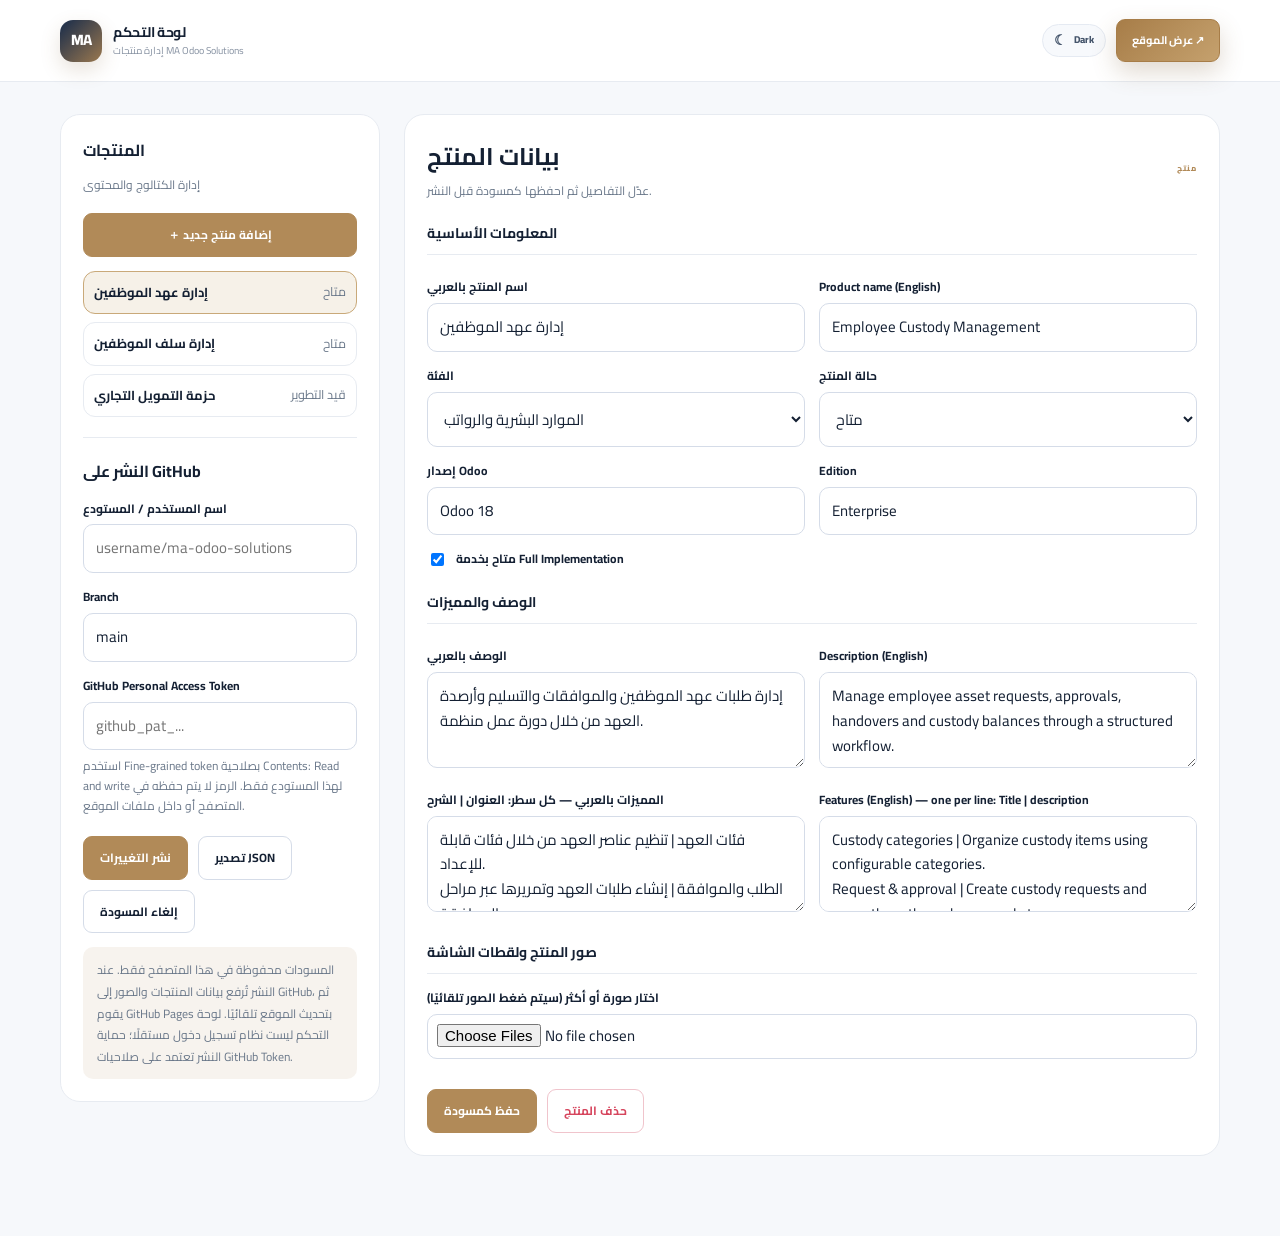
==== commit 1574dd44: "Add files via upload" ====
--- a/admin.html
+++ b/admin.html
@@ -5,7 +5,7 @@
 <meta name="robots" content="noindex,nofollow"><meta name="theme-color" content="#101827">
 <title>لوحة التحكم | MA Odoo Solutions</title>
 <link href="https://fonts.googleapis.com/css2?family=Cairo:wght@400;500;600;700;800&display=swap" rel="stylesheet">
-<link rel="stylesheet" href="assets/styles.css"><link rel="stylesheet" href="assets/extra.css">
+<link rel="stylesheet" href="assets/styles.css?v=5"><link rel="stylesheet" href="assets/extra.css?v=5">
 <style>
 body{font-family:Cairo,sans-serif;background:var(--paper)}.admin-top{border-bottom:1px solid var(--line);background:var(--surface, #fff)}
 .admin-top .nav-wrap{min-height:76px}.admin-top-actions{display:flex;gap:10px;align-items:center}
@@ -17,13 +17,13 @@
 .admin-wrap input[type=checkbox]{width:auto}.admin-wrap input[type=file]{padding:9px}
 .thumbs .thumb{width:132px}.thumbs .thumb img{width:132px;height:84px}.thumbs .thumb span{display:block;font-size:10px;color:var(--muted);margin-top:3px;overflow-wrap:anywhere}
 .admin-empty{padding:30px;text-align:center;color:var(--muted);border:1px dashed var(--line);border-radius:12px}
-.admin-notice{padding:12px 14px;border-radius:10px;background:rgba(71,120,245,.08);font-size:12px;color:var(--muted);line-height:1.8;margin-top:14px}
+.admin-notice{padding:12px 14px;border-radius:10px;background:rgba(177,138,88,.10);font-size:12px;color:var(--muted);line-height:1.8;margin-top:14px}
 .admin-wrap .btn2:disabled{opacity:.5;cursor:not-allowed}
 :root[data-theme="dark"] .admin-top{background:#101b2d;border-color:#22324b}
 :root[data-theme="dark"] .admin-wrap .panel{background:#121f33;border-color:#22324b}
 :root[data-theme="dark"] .admin-wrap input,:root[data-theme="dark"] .admin-wrap textarea,:root[data-theme="dark"] .admin-wrap select{background:#0d1728;border-color:#34445e;color:#e8eef8}
-:root[data-theme="dark"] .admin-list .item.sel{background:#1a2d4b}
-:root[data-theme="dark"] .admin-notice{background:#1a2d4b;color:#c4d2e6}
+:root[data-theme="dark"] .admin-list .item.sel{background:#332b20}
+:root[data-theme="dark"] .admin-notice{background:#332b20;color:#c4d2e6}
 @media(max-width:860px){.admin-sidebar{position:static}.admin-head{align-items:flex-start;flex-direction:column}}
 </style>
 </head>
--- a/assets/styles.css
+++ b/assets/styles.css
@@ -1,11 +1,11 @@
  :root{--ink:#142033;--muted:#697789;--navy:#101827;--navy2:#17253a;--blue:#b18a58;--cyan:#75d6d0;--paper:#f6f8fb;--line:#e7ebf1;--white:#fff;--radius:20px;--shadow:0 22px 70px rgba(14,28,49,.12)}
 *{box-sizing:border-box}html{scroll-behavior:smooth}body{margin:0;font-family:"DM Sans",sans-serif;color:var(--ink);background:#fff;font-size:15px;line-height:1.65}a{color:inherit;text-decoration:none}button{font:inherit}.container{width:min(1160px,calc(100% - 48px));margin:auto}.announcement{height:34px;background:#0b1422;color:#c5d0df;display:flex;align-items:center;justify-content:center;gap:9px;font-size:11px;letter-spacing:.07em;text-transform:uppercase}.announcement-dot{width:6px;height:6px;border-radius:50%;background:#70d7ce;box-shadow:0 0 0 4px rgba(112,215,206,.12)}.site-header{height:82px;background:rgba(255,255,255,.94);border-bottom:1px solid rgba(231,235,241,.8);position:sticky;top:0;z-index:50;backdrop-filter:blur(18px)}.nav-wrap{height:100%;display:flex;align-items:center;justify-content:space-between;gap:25px}.brand{display:flex;align-items:center;gap:11px;min-width:225px}.brand-mark{width:42px;height:42px;border-radius:13px;background:linear-gradient(135deg,#172b4a,#8e6b42);display:grid;place-items:center;color:#fff;font-weight:800;font-size:15px;letter-spacing:-.07em;box-shadow:0 8px 20px rgba(54,99,210,.22)}.brand-copy{display:flex;flex-direction:column;line-height:1.25}.brand-copy strong{font-size:14px;letter-spacing:-.02em}.brand-copy small{font-size:10px;color:#8792a2;margin-top:4px}.main-nav{display:flex;align-items:center;gap:32px;margin-left:auto}.main-nav a{font-size:12px;color:#657184;font-weight:600;transition:.2s}.main-nav a:hover,.text-link:hover{color:var(--blue)}.nav-actions{display:flex;align-items:center;gap:14px}.lang-switch{border:0;background:transparent;color:#58677a;font-weight:700;font-size:12px;cursor:pointer;padding:8px}.button{display:inline-flex;align-items:center;justify-content:center;gap:20px;padding:14px 20px;border-radius:9px;font-size:12px;font-weight:700;transition:.2s;border:1px solid transparent}.button-primary{background:var(--blue);color:#fff;box-shadow:0 8px 20px rgba(177,138,88,.2)}.button-primary:hover{background:#967043;transform:translateY(-2px)}.button-small{padding:11px 15px;font-size:11px;gap:13px}.mobile-menu{display:none;border:0;background:transparent;font-size:22px;color:var(--ink)}
-.hero{background:var(--navy);color:#fff;position:relative;overflow:hidden;padding:95px 0 28px}.hero:before{content:"";position:absolute;inset:0;background-image:linear-gradient(rgba(255,255,255,.025) 1px,transparent 1px),linear-gradient(90deg,rgba(255,255,255,.025) 1px,transparent 1px);background-size:54px 54px;mask-image:linear-gradient(90deg,black,transparent 85%)}.hero-glow{position:absolute;border-radius:50%;filter:blur(1px);pointer-events:none}.glow-one{width:520px;height:520px;background:radial-gradient(circle,rgba(177,138,88,.14),transparent 68%);right:4%;top:-130px}.glow-two{width:400px;height:400px;background:radial-gradient(circle,rgba(73,193,184,.11),transparent 68%);left:15%;bottom:-260px}.hero-grid{position:relative;z-index:1;display:grid;grid-template-columns:1fr 1.05fr;align-items:center;gap:50px;min-height:490px}.eyebrow{display:flex;align-items:center;gap:11px;color:#9daec4;font-size:9px;font-weight:800;letter-spacing:.16em;text-transform:uppercase}.eyebrow-line{width:25px;height:1px;background:#65c9c2}.eyebrow.dark{color:#8290a2}.hero h1{font-size:clamp(44px,5.2vw,67px);line-height:1.06;letter-spacing:-.055em;margin:23px 0 22px;font-weight:700}.hero h1 em,.section h2 em,.process-section h2 em,.detail-hero h1 em{font-style:normal;color:#80d6d0}.hero-lead{color:#b1bdce;max-width:490px;font-size:15px;line-height:1.85}.hero-actions{display:flex;align-items:center;gap:28px;margin-top:32px}.text-link{font-size:12px;color:#c8d2e0;font-weight:700}.text-link span{margin-left:8px}.hero-proof{display:flex;align-items:center;gap:22px;margin-top:55px}.proof-item{display:flex;flex-direction:column;gap:3px}.proof-item strong{font-size:12px}.proof-item span{font-size:10px;color:#8795a9}.proof-divider{height:32px;width:1px;background:#344156}.hero-visual{height:430px;position:relative;display:flex;align-items:center;justify-content:center}.visual-orbit{position:absolute;border:1px solid rgba(136,164,212,.17);border-radius:50%;transform:rotate(-18deg)}.orbit-a{width:520px;height:290px}.orbit-b{width:600px;height:360px;transform:rotate(28deg)}.dashboard-window{position:relative;width:min(480px,100%);background:#f8fafc;border:1px solid rgba(255,255,255,.25);border-radius:14px;overflow:hidden;box-shadow:0 30px 90px rgba(0,0,0,.38);transform:perspective(1000px) rotateY(-7deg) rotateX(3deg)}.window-top{height:34px;background:#e9eef5;display:flex;align-items:center;padding:0 13px;gap:12px;color:#758296;font-size:7px;font-weight:800;letter-spacing:.1em}.window-dots{display:flex;gap:4px}.window-dots i{width:5px;height:5px;background:#b6c1cf;border-radius:50%}.window-status{margin-left:auto;color:#35a89f;font-size:6px}.dash-body{display:flex;min-height:300px}.dash-sidebar{width:48px;background:#17253a;display:flex;align-items:center;flex-direction:column;gap:20px;padding:13px 0}.dash-logo{width:22px;height:22px;background:#b18a58;border-radius:6px;color:white;display:grid;place-items:center;font-size:11px;font-weight:800;margin-bottom:8px}.dash-sidebar b{width:13px;height:13px;border:1px solid #687a93;border-radius:4px;opacity:.7}.dash-main{padding:19px 20px;flex:1;color:#27364a}.dash-heading{display:flex;justify-content:space-between;align-items:center}.dash-heading small,.metric small,.chart-head small,.asset-card small,.art-stat-row small,.loan-summary small{font-size:7px;letter-spacing:.1em;color:#8996a7;font-weight:800}.dash-heading h3{font-size:14px;margin:3px 0 0}.avatar{width:27px;height:27px;border-radius:50%;background:#f1e8dc;color:#b18a58;display:grid;place-items:center;font-size:8px;font-weight:800}.metric-row{display:grid;grid-template-columns:1fr 1fr;gap:10px;margin-top:16px}.metric{background:#fff;border:1px solid #e9edf3;border-radius:8px;padding:10px}.metric strong{display:block;font-size:23px;line-height:1.3;margin:4px 0}.metric-up,.metric-neutral{font-size:7px;color:#2eaa94}.metric-neutral{color:#8996a7}.chart-card{background:#fff;border:1px solid #e9edf3;border-radius:8px;padding:11px 12px;margin-top:10px}.chart-head{display:flex;justify-content:space-between;font-size:9px}.chart-bars{height:60px;display:flex;align-items:end;gap:9px;margin-top:9px;border-bottom:1px solid #edf0f5}.chart-bars i{display:block;flex:1;border-radius:3px 3px 0 0;background:linear-gradient(#79d5cf,#b18a58);opacity:.8}.task-row{display:flex;align-items:center;gap:9px;padding:9px 2px;border-bottom:1px solid #edf0f5}.task-icon,.chip-icon{width:23px;height:23px;background:#e1f7f1;color:#239b85;border-radius:7px;display:grid;place-items:center;font-size:11px}.task-purple{background:#f4eee4;color:#9a784f}.task-row span:nth-child(2){display:flex;flex-direction:column;line-height:1.35}.task-row b{font-size:8px}.task-row small{font-size:7px;color:#95a0af}.task-row em{font-style:normal;margin-left:auto;font-size:7px;color:#269c87;background:#e9f8f4;padding:4px 7px;border-radius:20px}.task-row em.pending{color:#a77a25;background:#fff5df}.floating-chip{position:absolute;background:rgba(255,255,255,.96);color:#243248;border:1px solid rgba(255,255,255,.55);box-shadow:0 15px 40px rgba(0,0,0,.2);border-radius:10px;padding:11px 13px;display:flex;align-items:center;gap:10px}.floating-chip span:nth-child(2){display:flex;flex-direction:column;line-height:1.35}.floating-chip b{font-size:9px}.floating-chip small{font-size:7px;color:#8b97a8;margin-top:3px}.chip-left{left:-8px;top:68px}.chip-right{right:-8px;bottom:55px}.chip-check{width:23px;height:23px;border-radius:50%;background:#e4f8f2;color:#1b9b81;display:grid;place-items:center}.hero-bottom{position:relative;display:flex;align-items:center;gap:15px;margin-top:34px;color:#748399;font-size:8px;font-weight:700;letter-spacing:.13em}.hero-bottom-line{height:1px;background:#344156;flex:1}
-.section{padding:105px 0}.section-heading{display:flex;justify-content:space-between;align-items:end;gap:40px;margin-bottom:42px}.section h2,.process-section h2,.about-copy h2{font-size:clamp(35px,4vw,49px);line-height:1.1;letter-spacing:-.05em;margin:17px 0 0}.section h2 em,.about-copy h2 em{color:#b18a58}.section-heading>p{max-width:365px;color:#778497;font-size:13px;line-height:1.8;margin:0 0 4px}.filter-row{display:flex;align-items:center;justify-content:space-between;margin-bottom:20px}.filter-row>span{font-size:9px;color:#9aa4b2;letter-spacing:.12em;font-weight:800}.filters{display:flex;gap:6px}.filter{border:1px solid #e7ebf1;background:white;border-radius:30px;padding:8px 13px;color:#778497;font-size:10px;font-weight:700;cursor:pointer}.filter.active,.filter:hover{background:#17253a;border-color:#17253a;color:white}.app-grid{display:grid;grid-template-columns:repeat(2,1fr);gap:22px}.app-card{border:1px solid #e8edf3;border-radius:15px;overflow:hidden;background:#fff;transition:.25s}.app-card:hover{transform:translateY(-5px);box-shadow:var(--shadow);border-color:#d9e1ec}.app-art{height:205px;position:relative;overflow:hidden;padding:18px 22px;background:#eaf0fa}.art-top{display:flex;justify-content:space-between;color:#8190a4;font-size:8px;font-weight:800;letter-spacing:.12em}.art-dots{letter-spacing:3px}.custody-art{background:radial-gradient(circle at 80% 20%,#e4f8f5,transparent 35%),linear-gradient(135deg,#f1eee8,#f5f8fc)}.asset-card{position:relative;margin:24px auto 0;width:78%;background:rgba(255,255,255,.92);border:1px solid #e3eaf2;border-radius:10px;padding:13px;display:flex;align-items:center;gap:10px;box-shadow:0 12px 25px rgba(48,70,105,.08)}.asset-icon{width:34px;height:34px;border-radius:9px;background:#f1e8dc;color:#b18a58;display:grid;place-items:center;font-size:17px}.asset-card>div:nth-child(2){display:flex;flex-direction:column;line-height:1.3}.asset-card b{font-size:11px;color:#26364c}.status-pill{margin-left:auto;border-radius:20px;background:#e6f7f1;color:#29947d;font-size:7px;padding:5px 7px}.art-stat-row{display:flex;justify-content:space-between;align-items:end;width:78%;margin:16px auto 0}.art-stat-row>div:first-child{display:flex;flex-direction:column}.art-stat-row b{font-size:20px;color:#25364c}.mini-bars{display:flex;gap:4px;align-items:end;height:25px}.mini-bars i{width:6px;background:#7dcfc9;border-radius:2px 2px 0 0;height:45%}.mini-bars i:nth-child(2){height:65%}.mini-bars i:nth-child(3){height:50%}.mini-bars i:nth-child(4){height:85%}.mini-bars i:nth-child(5){height:70%}.mini-bars i:nth-child(6){height:100%;background:#b18a58}.art-lines{display:flex;gap:7px;width:78%;margin:12px auto}.art-lines i{height:4px;border-radius:5px;background:#d8e1ed;flex:1}.loan-art{background:radial-gradient(circle at 20% 80%,#f1e8dc,transparent 40%),linear-gradient(135deg,#eff1fb,#f6f8fc)}.loan-summary{width:75%;margin:17px auto 0;background:#fff;border:1px solid #e7eaf2;border-radius:10px;padding:12px 15px;box-shadow:0 10px 24px rgba(42,56,92,.06)}.loan-amount{font-size:22px;font-weight:800;letter-spacing:-.04em;color:#28364b;margin:3px 0 10px}.loan-progress{height:6px;background:#edf0f6;border-radius:10px;overflow:hidden}.loan-progress span{display:block;width:60%;height:100%;background:linear-gradient(90deg,#b18a58,#76d4cc);border-radius:10px}.loan-foot{display:flex;justify-content:space-between;color:#929eae;font-size:8px;margin-top:6px}.loan-foot b{color:#b18a58}.installment{width:75%;margin:8px auto 0;display:flex;align-items:center;gap:8px;background:rgba(255,255,255,.9);border:1px solid #e9edf3;border-radius:7px;padding:7px 9px}.installment>span:nth-child(2){display:flex;flex-direction:column;line-height:1.25}.installment b{font-size:8px;color:#334257}.installment small{font-size:7px;color:#99a3b0}.installment strong{margin-left:auto;font-size:7px;color:#269b83}.installment.muted strong{color:#ad842e}.installment-check,.installment-clock{width:18px;height:18px;border-radius:6px;background:#e4f8f1;color:#29977e;display:grid;place-items:center;font-size:10px}.installment-clock{background:#fff3dd;color:#ae842f}.trade-art{background:linear-gradient(135deg,#e8eff9,#f3f6fb);display:flex;flex-direction:column;align-items:center;justify-content:center}.trade-symbol{font-size:54px;color:#b18a58;line-height:1}.trade-label,.trade-caption{font-size:8px;letter-spacing:.16em;color:#8391a4;font-weight:800}.trade-box{display:flex;gap:12px;margin:10px}.trade-box span{width:56px;height:40px;background:#fff;border:1px solid #dfe7f1;border-radius:8px;display:grid;place-items:center;color:#354a69;font-size:14px;font-weight:800;box-shadow:0 5px 12px #dce4f0}.accounting-art{background:linear-gradient(135deg,#e9f4f3,#f4f7fa);padding:23px 30px}.ledger-head{display:flex;justify-content:space-between;color:#708397;font-size:8px;font-weight:800;letter-spacing:.12em}.ledger-head b{font-size:18px;color:#b18a58}.ledger-row{height:25px;border-bottom:1px solid #dce6e9;display:flex;align-items:center;gap:12px}.ledger-row i{width:13px;height:13px;background:#d1e7e4;border-radius:4px}.ledger-row span{width:42%;height:5px;background:#d5e0e6;border-radius:8px}.ledger-row b{margin-left:auto;width:34px;height:5px;background:#c1d9d7;border-radius:8px}.ledger-total{display:flex;justify-content:space-between;align-items:center;margin-top:14px;color:#7b8b9d;font-size:8px}.ledger-total strong{color:#368d82;font-size:12px}.app-card-body{padding:20px 22px 18px}.app-meta{display:flex;align-items:center;gap:9px}.category-tag,.version-tag,.status-coming{font-size:8px;letter-spacing:.1em;font-weight:800;color:#718197}.category-tag{color:#b18a58}.version-tag{border:1px solid #e5eaf1;border-radius:4px;padding:3px 6px}.status-coming{color:#a47b31}.app-card h3{font-size:19px;letter-spacing:-.035em;margin:12px 0 7px}.app-card-body p{color:#788699;font-size:12px;line-height:1.75;margin:0;min-height:43px}.feature-chips{display:flex;gap:6px;flex-wrap:wrap;margin:14px 0}.feature-chips span{font-size:8px;color:#718095;background:#f2f5f9;border-radius:4px;padding:5px 7px}.card-link{border-top:1px solid #edf0f4;display:flex;justify-content:space-between;align-items:center;padding-top:13px;font-size:11px;font-weight:800;color:#31425b}.card-link b{font-size:17px;color:#b18a58}.card-note{display:block;border-top:1px solid #edf0f4;padding-top:12px;font-size:10px;color:#8c98a7}.apps-footnote{display:flex;gap:10px;align-items:start;margin-top:25px;color:#8793a3;font-size:10px;max-width:780px}.footnote-icon{width:17px;height:17px;flex:0 0 17px;border:1px solid #bdc7d3;border-radius:50%;display:grid;place-items:center;font-size:10px}
+.hero{background:var(--navy);color:#fff;position:relative;overflow:hidden;padding:95px 0 28px}.hero:before{content:"";position:absolute;inset:0;background-image:linear-gradient(rgba(255,255,255,.025) 1px,transparent 1px),linear-gradient(90deg,rgba(255,255,255,.025) 1px,transparent 1px);background-size:54px 54px;mask-image:linear-gradient(90deg,black,transparent 85%)}.hero-glow{position:absolute;border-radius:50%;filter:blur(1px);pointer-events:none}.glow-one{width:520px;height:520px;background:radial-gradient(circle,rgba(177,138,88,.14),transparent 68%);right:4%;top:-130px}.glow-two{width:400px;height:400px;background:radial-gradient(circle,rgba(73,193,184,.11),transparent 68%);left:15%;bottom:-260px}.hero-grid{position:relative;z-index:1;display:grid;grid-template-columns:1fr 1.05fr;align-items:center;gap:50px;min-height:490px}.eyebrow{display:flex;align-items:center;gap:11px;color:#9daec4;font-size:9px;font-weight:800;letter-spacing:.16em;text-transform:uppercase}.eyebrow-line{width:25px;height:1px;background:#65c9c2}.eyebrow.dark{color:#8290a2}.hero h1{font-size:clamp(44px,5.2vw,67px);line-height:1.06;letter-spacing:-.055em;margin:23px 0 22px;font-weight:700}.hero h1 em,.section h2 em,.process-section h2 em,.detail-hero h1 em{font-style:normal;color:#80d6d0}.hero-lead{color:#b1bdce;max-width:490px;font-size:15px;line-height:1.85}.hero-actions{display:flex;align-items:center;gap:28px;margin-top:32px}.text-link{font-size:12px;color:#c8d2e0;font-weight:700}.text-link span{margin-left:8px}.hero-proof{display:flex;align-items:center;gap:22px;margin-top:55px}.proof-item{display:flex;flex-direction:column;gap:3px}.proof-item strong{font-size:12px}.proof-item span{font-size:10px;color:#8795a9}.proof-divider{height:32px;width:1px;background:#344156}.hero-visual{height:430px;position:relative;display:flex;align-items:center;justify-content:center}.visual-orbit{position:absolute;border:1px solid rgba(136,164,212,.17);border-radius:50%;transform:rotate(-18deg)}.orbit-a{width:520px;height:290px}.orbit-b{width:600px;height:360px;transform:rotate(28deg)}.dashboard-window{position:relative;width:min(480px,100%);background:#f8fafc;border:1px solid rgba(255,255,255,.25);border-radius:14px;overflow:hidden;box-shadow:0 30px 90px rgba(0,0,0,.38);transform:perspective(1000px) rotateY(-7deg) rotateX(3deg)}.window-top{height:34px;background:#ebe8e1;display:flex;align-items:center;padding:0 13px;gap:12px;color:#758296;font-size:7px;font-weight:800;letter-spacing:.1em}.window-dots{display:flex;gap:4px}.window-dots i{width:5px;height:5px;background:#b6c1cf;border-radius:50%}.window-status{margin-left:auto;color:#35a89f;font-size:6px}.dash-body{display:flex;min-height:300px}.dash-sidebar{width:48px;background:#17253a;display:flex;align-items:center;flex-direction:column;gap:20px;padding:13px 0}.dash-logo{width:22px;height:22px;background:#b18a58;border-radius:6px;color:white;display:grid;place-items:center;font-size:11px;font-weight:800;margin-bottom:8px}.dash-sidebar b{width:13px;height:13px;border:1px solid #687a93;border-radius:4px;opacity:.7}.dash-main{padding:19px 20px;flex:1;color:#27364a}.dash-heading{display:flex;justify-content:space-between;align-items:center}.dash-heading small,.metric small,.chart-head small,.asset-card small,.art-stat-row small,.loan-summary small{font-size:7px;letter-spacing:.1em;color:#8996a7;font-weight:800}.dash-heading h3{font-size:14px;margin:3px 0 0}.avatar{width:27px;height:27px;border-radius:50%;background:#f1e8dc;color:#b18a58;display:grid;place-items:center;font-size:8px;font-weight:800}.metric-row{display:grid;grid-template-columns:1fr 1fr;gap:10px;margin-top:16px}.metric{background:#fff;border:1px solid #e9edf3;border-radius:8px;padding:10px}.metric strong{display:block;font-size:23px;line-height:1.3;margin:4px 0}.metric-up,.metric-neutral{font-size:7px;color:#2eaa94}.metric-neutral{color:#8996a7}.chart-card{background:#fff;border:1px solid #e9edf3;border-radius:8px;padding:11px 12px;margin-top:10px}.chart-head{display:flex;justify-content:space-between;font-size:9px}.chart-bars{height:60px;display:flex;align-items:end;gap:9px;margin-top:9px;border-bottom:1px solid #edf0f5}.chart-bars i{display:block;flex:1;border-radius:3px 3px 0 0;background:linear-gradient(#79d5cf,#b18a58);opacity:.8}.task-row{display:flex;align-items:center;gap:9px;padding:9px 2px;border-bottom:1px solid #edf0f5}.task-icon,.chip-icon{width:23px;height:23px;background:#e1f7f1;color:#239b85;border-radius:7px;display:grid;place-items:center;font-size:11px}.task-purple{background:#f4eee4;color:#9a784f}.task-row span:nth-child(2){display:flex;flex-direction:column;line-height:1.35}.task-row b{font-size:8px}.task-row small{font-size:7px;color:#95a0af}.task-row em{font-style:normal;margin-left:auto;font-size:7px;color:#269c87;background:#e9f8f4;padding:4px 7px;border-radius:20px}.task-row em.pending{color:#a77a25;background:#fff5df}.floating-chip{position:absolute;background:rgba(255,255,255,.96);color:#243248;border:1px solid rgba(255,255,255,.55);box-shadow:0 15px 40px rgba(0,0,0,.2);border-radius:10px;padding:11px 13px;display:flex;align-items:center;gap:10px}.floating-chip span:nth-child(2){display:flex;flex-direction:column;line-height:1.35}.floating-chip b{font-size:9px}.floating-chip small{font-size:7px;color:#8b97a8;margin-top:3px}.chip-left{left:-8px;top:68px}.chip-right{right:-8px;bottom:55px}.chip-check{width:23px;height:23px;border-radius:50%;background:#e4f8f2;color:#1b9b81;display:grid;place-items:center}.hero-bottom{position:relative;display:flex;align-items:center;gap:15px;margin-top:34px;color:#748399;font-size:8px;font-weight:700;letter-spacing:.13em}.hero-bottom-line{height:1px;background:#344156;flex:1}
+.section{padding:105px 0}.section-heading{display:flex;justify-content:space-between;align-items:end;gap:40px;margin-bottom:42px}.section h2,.process-section h2,.about-copy h2{font-size:clamp(35px,4vw,49px);line-height:1.1;letter-spacing:-.05em;margin:17px 0 0}.section h2 em,.about-copy h2 em{color:#b18a58}.section-heading>p{max-width:365px;color:#778497;font-size:13px;line-height:1.8;margin:0 0 4px}.filter-row{display:flex;align-items:center;justify-content:space-between;margin-bottom:20px}.filter-row>span{font-size:9px;color:#9aa4b2;letter-spacing:.12em;font-weight:800}.filters{display:flex;gap:6px}.filter{border:1px solid #e7ebf1;background:white;border-radius:30px;padding:8px 13px;color:#778497;font-size:10px;font-weight:700;cursor:pointer}.filter.active,.filter:hover{background:#17253a;border-color:#17253a;color:white}.app-grid{display:grid;grid-template-columns:repeat(2,1fr);gap:22px}.app-card{border:1px solid #e8edf3;border-radius:15px;overflow:hidden;background:#fff;transition:.25s}.app-card:hover{transform:translateY(-5px);box-shadow:var(--shadow);border-color:#d9e1ec}.app-art{height:205px;position:relative;overflow:hidden;padding:18px 22px;background:#f1eee8}.art-top{display:flex;justify-content:space-between;color:#8190a4;font-size:8px;font-weight:800;letter-spacing:.12em}.art-dots{letter-spacing:3px}.custody-art{background:radial-gradient(circle at 80% 20%,#e4f8f5,transparent 35%),linear-gradient(135deg,#f1eee8,#f7f5f0)}.asset-card{position:relative;margin:24px auto 0;width:78%;background:rgba(255,255,255,.92);border:1px solid #e3eaf2;border-radius:10px;padding:13px;display:flex;align-items:center;gap:10px;box-shadow:0 12px 25px rgba(48,70,105,.08)}.asset-icon{width:34px;height:34px;border-radius:9px;background:#f1e8dc;color:#b18a58;display:grid;place-items:center;font-size:17px}.asset-card>div:nth-child(2){display:flex;flex-direction:column;line-height:1.3}.asset-card b{font-size:11px;color:#26364c}.status-pill{margin-left:auto;border-radius:20px;background:#e6f7f1;color:#29947d;font-size:7px;padding:5px 7px}.art-stat-row{display:flex;justify-content:space-between;align-items:end;width:78%;margin:16px auto 0}.art-stat-row>div:first-child{display:flex;flex-direction:column}.art-stat-row b{font-size:20px;color:#25364c}.mini-bars{display:flex;gap:4px;align-items:end;height:25px}.mini-bars i{width:6px;background:#7dcfc9;border-radius:2px 2px 0 0;height:45%}.mini-bars i:nth-child(2){height:65%}.mini-bars i:nth-child(3){height:50%}.mini-bars i:nth-child(4){height:85%}.mini-bars i:nth-child(5){height:70%}.mini-bars i:nth-child(6){height:100%;background:#b18a58}.art-lines{display:flex;gap:7px;width:78%;margin:12px auto}.art-lines i{height:4px;border-radius:5px;background:#d8e1ed;flex:1}.loan-art{background:radial-gradient(circle at 20% 80%,#f1e8dc,transparent 40%),linear-gradient(135deg,#f3f0ea,#f6f8fc)}.loan-summary{width:75%;margin:17px auto 0;background:#fff;border:1px solid #e7eaf2;border-radius:10px;padding:12px 15px;box-shadow:0 10px 24px rgba(42,56,92,.06)}.loan-amount{font-size:22px;font-weight:800;letter-spacing:-.04em;color:#28364b;margin:3px 0 10px}.loan-progress{height:6px;background:#edf0f6;border-radius:10px;overflow:hidden}.loan-progress span{display:block;width:60%;height:100%;background:linear-gradient(90deg,#b18a58,#76d4cc);border-radius:10px}.loan-foot{display:flex;justify-content:space-between;color:#929eae;font-size:8px;margin-top:6px}.loan-foot b{color:#b18a58}.installment{width:75%;margin:8px auto 0;display:flex;align-items:center;gap:8px;background:rgba(255,255,255,.9);border:1px solid #e9edf3;border-radius:7px;padding:7px 9px}.installment>span:nth-child(2){display:flex;flex-direction:column;line-height:1.25}.installment b{font-size:8px;color:#334257}.installment small{font-size:7px;color:#99a3b0}.installment strong{margin-left:auto;font-size:7px;color:#269b83}.installment.muted strong{color:#ad842e}.installment-check,.installment-clock{width:18px;height:18px;border-radius:6px;background:#e4f8f1;color:#29977e;display:grid;place-items:center;font-size:10px}.installment-clock{background:#fff3dd;color:#ae842f}.trade-art{background:linear-gradient(135deg,#f0eee8,#f3f6fb);display:flex;flex-direction:column;align-items:center;justify-content:center}.trade-symbol{font-size:54px;color:#b18a58;line-height:1}.trade-label,.trade-caption{font-size:8px;letter-spacing:.16em;color:#8391a4;font-weight:800}.trade-box{display:flex;gap:12px;margin:10px}.trade-box span{width:56px;height:40px;background:#fff;border:1px solid #dfe7f1;border-radius:8px;display:grid;place-items:center;color:#354a69;font-size:14px;font-weight:800;box-shadow:0 5px 12px #dce4f0}.accounting-art{background:linear-gradient(135deg,#e9f4f3,#f4f7fa);padding:23px 30px}.ledger-head{display:flex;justify-content:space-between;color:#708397;font-size:8px;font-weight:800;letter-spacing:.12em}.ledger-head b{font-size:18px;color:#b18a58}.ledger-row{height:25px;border-bottom:1px solid #dce6e9;display:flex;align-items:center;gap:12px}.ledger-row i{width:13px;height:13px;background:#d1e7e4;border-radius:4px}.ledger-row span{width:42%;height:5px;background:#d5e0e6;border-radius:8px}.ledger-row b{margin-left:auto;width:34px;height:5px;background:#c1d9d7;border-radius:8px}.ledger-total{display:flex;justify-content:space-between;align-items:center;margin-top:14px;color:#7b8b9d;font-size:8px}.ledger-total strong{color:#368d82;font-size:12px}.app-card-body{padding:20px 22px 18px}.app-meta{display:flex;align-items:center;gap:9px}.category-tag,.version-tag,.status-coming{font-size:8px;letter-spacing:.1em;font-weight:800;color:#718197}.category-tag{color:#b18a58}.version-tag{border:1px solid #e5eaf1;border-radius:4px;padding:3px 6px}.status-coming{color:#a47b31}.app-card h3{font-size:19px;letter-spacing:-.035em;margin:12px 0 7px}.app-card-body p{color:#788699;font-size:12px;line-height:1.75;margin:0;min-height:43px}.feature-chips{display:flex;gap:6px;flex-wrap:wrap;margin:14px 0}.feature-chips span{font-size:8px;color:#718095;background:#f2f5f9;border-radius:4px;padding:5px 7px}.card-link{border-top:1px solid #edf0f4;display:flex;justify-content:space-between;align-items:center;padding-top:13px;font-size:11px;font-weight:800;color:#31425b}.card-link b{font-size:17px;color:#b18a58}.card-note{display:block;border-top:1px solid #edf0f4;padding-top:12px;font-size:10px;color:#8c98a7}.apps-footnote{display:flex;gap:10px;align-items:start;margin-top:25px;color:#8793a3;font-size:10px;max-width:780px}.footnote-icon{width:17px;height:17px;flex:0 0 17px;border:1px solid #bdc7d3;border-radius:50%;display:grid;place-items:center;font-size:10px}
 .process-section{background:#111d2d;color:white;padding:94px 0;position:relative;overflow:hidden}.process-section:after{content:"";position:absolute;width:600px;height:600px;border:1px solid rgba(255,255,255,.05);border-radius:50%;right:-190px;top:-280px;box-shadow:0 0 0 55px rgba(255,255,255,.015),0 0 0 110px rgba(255,255,255,.012)}.process-grid{display:grid;grid-template-columns:.9fr 1.1fr;gap:100px;position:relative;z-index:1}.process-section h2{font-size:46px;margin:20px 0}.process-lead{color:#a9b6c8;font-size:13px;line-height:1.9;max-width:370px;margin-bottom:30px}.button-outline-light{border-color:#536176;color:#fff}.button-outline-light:hover{background:#fff;color:#152238}.process-steps{border-top:1px solid #344154}.process-step{display:grid;grid-template-columns:40px 1fr 20px;gap:18px;align-items:start;padding:23px 0;border-bottom:1px solid #344154}.process-step>span{color:#73d2ca;font-size:10px;font-weight:800}.process-step h3{font-size:15px;margin:0 0 5px}.process-step p{font-size:11px;color:#96a5b8;margin:0}.process-step>b{color:#78d3cd;font-size:16px}
-.about-grid{display:grid;grid-template-columns:.7fr 1.3fr;gap:90px;align-items:center}.about-mark{height:280px;position:relative;display:grid;place-items:center;background:radial-gradient(circle,#f0f5ff,transparent 65%)}.about-mark>span{width:140px;height:140px;display:grid;place-items:center;border-radius:35px;background:linear-gradient(135deg,#172b4a,#b18a58);color:#fff;font-size:47px;font-weight:800;letter-spacing:-.09em;box-shadow:0 25px 55px rgba(126,96,58,.18);z-index:1}.about-ring{position:absolute;width:240px;height:240px;border:1px solid #e2eaf5;border-radius:50%;box-shadow:0 0 0 28px rgba(234,240,250,.35),0 0 0 58px rgba(234,240,250,.2)}.about-copy h2{font-size:42px}.about-copy>p{max-width:650px;color:#778497;font-size:13px;line-height:1.9;margin:20px 0}.about-values{display:flex;gap:8px;flex-wrap:wrap}.about-values span{font-size:9px;font-weight:700;color:#54708e;background:#f0f4f9;padding:7px 10px;border-radius:5px}
+.about-grid{display:grid;grid-template-columns:.7fr 1.3fr;gap:90px;align-items:center}.about-mark{height:280px;position:relative;display:grid;place-items:center;background:radial-gradient(circle,#f3f0e9,transparent 65%)}.about-mark>span{width:140px;height:140px;display:grid;place-items:center;border-radius:35px;background:linear-gradient(135deg,#172b4a,#b18a58);color:#fff;font-size:47px;font-weight:800;letter-spacing:-.09em;box-shadow:0 25px 55px rgba(126,96,58,.18);z-index:1}.about-ring{position:absolute;width:240px;height:240px;border:1px solid #e2eaf5;border-radius:50%;box-shadow:0 0 0 28px rgba(234,240,250,.35),0 0 0 58px rgba(234,240,250,.2)}.about-copy h2{font-size:42px}.about-copy>p{max-width:650px;color:#778497;font-size:13px;line-height:1.9;margin:20px 0}.about-values{display:flex;gap:8px;flex-wrap:wrap}.about-values span{font-size:9px;font-weight:700;color:#54708e;background:#f0f4f9;padding:7px 10px;border-radius:5px}
 .contact-section{background:#f3f6fa;padding:70px 0}.contact-box{background:#17253a;color:white;border-radius:17px;padding:48px 55px;display:flex;align-items:center;justify-content:space-between;gap:40px;position:relative;overflow:hidden}.contact-box:after{content:"";position:absolute;width:370px;height:370px;border:1px solid rgba(255,255,255,.08);border-radius:50%;right:12%;top:-210px;box-shadow:0 0 0 40px rgba(255,255,255,.02),0 0 0 80px rgba(255,255,255,.015)}.contact-box>div{position:relative;z-index:1}.contact-box h2{font-size:38px;line-height:1.1;letter-spacing:-.04em;margin:17px 0 12px}.contact-box p{color:#a7b5c7;font-size:12px;max-width:470px;line-height:1.8;margin:0}.contact-actions{min-width:190px}.contact-actions p{font-size:9px;margin-top:13px;max-width:200px}.site-footer{background:#0b1422;color:#8290a3;padding:25px 0}.footer-wrap{display:flex;align-items:center;justify-content:space-between;gap:20px;font-size:9px}.footer-brand .brand-mark{width:34px;height:34px;font-size:12px;border-radius:10px}.footer-brand .brand-copy strong{color:#e6edf6;font-size:11px}.footer-brand .brand-copy small{font-size:8px}.back-top{color:#c3cfde;font-weight:700}
-.detail-hero{padding:54px 0 75px;background:linear-gradient(180deg,#f5f8fc,#fff)}.back-link{font-size:11px;color:#7e8b9d;font-weight:700}.detail-layout{display:grid;grid-template-columns:1fr .9fr;gap:80px;align-items:center;margin-top:45px}.detail-hero h1{font-size:clamp(43px,5vw,61px);line-height:1.05;letter-spacing:-.055em;margin:20px 0}.detail-hero h1 em{color:#b18a58}.detail-lead{font-size:15px;color:#718095;line-height:1.85;max-width:520px}.detail-actions{display:flex;align-items:center;gap:25px;margin-top:28px}.detail-actions .text-link{color:#617087}.detail-tags{display:flex;gap:8px;margin-top:30px;flex-wrap:wrap}.detail-tags span{font-size:9px;color:#6d7d91;background:#eef2f7;padding:7px 10px;border-radius:5px;font-weight:700}.detail-visual{height:320px;border-radius:18px;padding:25px;box-shadow:0 20px 50px rgba(39,59,94,.08);position:relative}.detail-visual .asset-card{margin-top:45px}.detail-visual .loan-summary{margin-top:30px}.concept-label{position:absolute;bottom:12px;left:0;right:0;text-align:center;font-size:7px;letter-spacing:.12em;color:#8c99a8;font-weight:800}.detail-content{padding-top:75px}.detail-content .section-heading{align-items:center}.feature-grid{display:grid;grid-template-columns:repeat(3,1fr);border-top:1px solid #e8edf3;border-left:1px solid #e8edf3}.feature-grid article{padding:25px 25px 28px;border-right:1px solid #e8edf3;border-bottom:1px solid #e8edf3;min-height:170px}.feature-number{font-size:9px;color:#b18a58;font-weight:800}.feature-grid h3{font-size:15px;margin:14px 0 7px}.feature-grid p{font-size:11px;color:#7e8b9d;line-height:1.8;margin:0}.notice{display:flex;gap:14px;background:#f4f7fb;border:1px solid #e6ebf2;padding:16px 18px;border-radius:9px;margin-top:25px;color:#718095;font-size:10px;line-height:1.8}.notice b{color:#30425c;white-space:nowrap}.detail-cta{background:#17253a;color:white;padding:40px 0}.detail-cta .container{display:flex;align-items:center;justify-content:space-between;gap:30px}.detail-cta h2{font-size:25px;margin:0 0 6px;letter-spacing:-.03em}.detail-cta p{color:#a5b2c3;font-size:11px;margin:0}
+.detail-hero{padding:54px 0 75px;background:linear-gradient(180deg,#f7f5f0,#fff)}.back-link{font-size:11px;color:#7e8b9d;font-weight:700}.detail-layout{display:grid;grid-template-columns:1fr .9fr;gap:80px;align-items:center;margin-top:45px}.detail-hero h1{font-size:clamp(43px,5vw,61px);line-height:1.05;letter-spacing:-.055em;margin:20px 0}.detail-hero h1 em{color:#b18a58}.detail-lead{font-size:15px;color:#718095;line-height:1.85;max-width:520px}.detail-actions{display:flex;align-items:center;gap:25px;margin-top:28px}.detail-actions .text-link{color:#617087}.detail-tags{display:flex;gap:8px;margin-top:30px;flex-wrap:wrap}.detail-tags span{font-size:9px;color:#6d7d91;background:#eef2f7;padding:7px 10px;border-radius:5px;font-weight:700}.detail-visual{height:320px;border-radius:18px;padding:25px;box-shadow:0 20px 50px rgba(39,59,94,.08);position:relative}.detail-visual .asset-card{margin-top:45px}.detail-visual .loan-summary{margin-top:30px}.concept-label{position:absolute;bottom:12px;left:0;right:0;text-align:center;font-size:7px;letter-spacing:.12em;color:#8c99a8;font-weight:800}.detail-content{padding-top:75px}.detail-content .section-heading{align-items:center}.feature-grid{display:grid;grid-template-columns:repeat(3,1fr);border-top:1px solid #e8edf3;border-left:1px solid #e8edf3}.feature-grid article{padding:25px 25px 28px;border-right:1px solid #e8edf3;border-bottom:1px solid #e8edf3;min-height:170px}.feature-number{font-size:9px;color:#b18a58;font-weight:800}.feature-grid h3{font-size:15px;margin:14px 0 7px}.feature-grid p{font-size:11px;color:#7e8b9d;line-height:1.8;margin:0}.notice{display:flex;gap:14px;background:#f4f7fb;border:1px solid #e6ebf2;padding:16px 18px;border-radius:9px;margin-top:25px;color:#718095;font-size:10px;line-height:1.8}.notice b{color:#30425c;white-space:nowrap}.detail-cta{background:#17253a;color:white;padding:40px 0}.detail-cta .container{display:flex;align-items:center;justify-content:space-between;gap:30px}.detail-cta h2{font-size:25px;margin:0 0 6px;letter-spacing:-.03em}.detail-cta p{color:#a5b2c3;font-size:11px;margin:0}
 .arabic{font-family:"Cairo",sans-serif}.arabic .announcement{letter-spacing:0}.arabic .eyebrow{letter-spacing:0}.arabic .hero h1,.arabic .section h2,.arabic .process-section h2,.arabic .about-copy h2,.arabic .detail-hero h1{letter-spacing:-.03em;line-height:1.35}.arabic .hero-lead,.arabic .section-heading>p,.arabic .app-card-body p,.arabic .process-lead,.arabic .about-copy>p,.arabic .contact-box p,.arabic .detail-lead{line-height:2}.arabic .hero-actions,.arabic .detail-actions{flex-direction:row}.arabic .proof-divider{margin:0 4px}.arabic .main-nav{margin-left:0;margin-right:auto}.arabic .text-link span{margin-left:0;margin-right:8px}.arabic .task-row em{margin-left:0;margin-right:auto}.arabic .installment strong{margin-left:0;margin-right:auto}.arabic .detail-visual .concept-label{letter-spacing:0}.arabic .notice{line-height:2}
 @media(max-width:900px){.hero-grid{grid-template-columns:1fr;gap:25px}.hero-copy{max-width:650px}.hero-visual{height:390px}.hero{padding-top:70px}.process-grid{gap:45px}.detail-layout{gap:35px}.about-grid{gap:40px}.main-nav{gap:18px}.brand{min-width:auto}}
 @media(max-width:680px){.container{width:min(100% - 34px,560px)}.announcement{font-size:8px;text-align:center;padding:0 10px}.site-header{height:70px}.brand-mark{width:37px;height:37px}.brand-copy strong{font-size:12px}.brand-copy small{font-size:8px}.mobile-menu{display:block;margin-left:auto}.main-nav{display:none;position:absolute;top:69px;left:0;right:0;background:#fff;padding:18px 25px;border-bottom:1px solid var(--line);box-shadow:0 12px 20px rgba(20,32,51,.08);flex-direction:column;align-items:start;gap:17px}.main-nav.open{display:flex}.nav-actions{gap:4px}.nav-actions .button{display:none}.lang-switch{padding:7px}.hero{padding:60px 0 22px}.hero h1{font-size:46px}.hero-lead{font-size:13px}.hero-proof{margin-top:35px}.hero-visual{height:310px;margin:0 -5px}.dashboard-window{width:95%;transform:none}.dash-main{padding:13px}.dash-body{min-height:260px}.chip-left{left:-2px;top:12px}.chip-right{right:-2px;bottom:5px}.floating-chip{padding:8px}.floating-chip b{font-size:8px}.floating-chip small{font-size:6px}.orbit-a{width:370px;height:230px}.orbit-b{width:410px;height:270px}.hero-bottom{font-size:7px;margin-top:25px}.section{padding:70px 0}.section-heading{display:block;margin-bottom:28px}.section-heading>p{margin-top:17px}.section h2,.process-section h2{font-size:39px}.filter-row{display:block}.filters{margin-top:12px;overflow-x:auto;padding-bottom:5px}.filter{white-space:nowrap}.app-grid{grid-template-columns:1fr;gap:16px}.app-art{height:190px}.app-card h3{font-size:18px}.process-section{padding:70px 0}.process-grid{grid-template-columns:1fr;gap:42px}.process-section h2{font-size:40px}.about-grid{grid-template-columns:1fr;gap:25px}.about-mark{height:190px}.about-mark>span{width:105px;height:105px;font-size:37px;border-radius:27px}.about-ring{width:170px;height:170px}.about-copy h2{font-size:36px}.contact-section{padding:45px 0}.contact-box{padding:32px 25px;display:block}.contact-box h2{font-size:34px}.contact-actions{margin-top:25px}.footer-wrap{flex-wrap:wrap}.footer-wrap>span{order:3;width:100%}.detail-hero{padding:35px 0 55px}.detail-layout{grid-template-columns:1fr;gap:35px;margin-top:30px}.detail-hero h1{font-size:46px}.detail-visual{height:285px}.detail-content{padding-top:55px}.feature-grid{grid-template-columns:1fr 1fr}.feature-grid article{padding:19px;min-height:160px}.notice{display:block}.notice b{display:block;margin-bottom:5px}.detail-cta .container{display:block}.detail-cta .button{margin-top:22px}.arabic .hero h1{font-size:40px}.arabic .section h2,.arabic .process-section h2,.arabic .about-copy h2{font-size:35px}}
--- a/assets/extra.css
+++ b/assets/extra.css
@@ -44,3 +44,29 @@
 .button-primary:hover{background:linear-gradient(135deg,#967043,#b18a58)}
 .brand-mark{background:linear-gradient(135deg,#172b4a,#9a784f);box-shadow:0 8px 20px rgba(126,96,58,.18)}
 :root[data-theme="dark"] .filter.active,:root[data-theme="dark"] .filter:hover{background:#8e6b42;border-color:#8e6b42}
+
+
+/* V4: remove remaining lavender casts and make module actions unmistakable */
+.app-art.custody-art,.app-art.loan-art,.app-art.trade-art,.app-art.accounting-art{background-color:#f3f0e9}
+.app-art.custody-art{background:radial-gradient(circle at 80% 20%,#e5efeb,transparent 35%),linear-gradient(135deg,#f0ece4,#f7f5f0)}
+.app-art.loan-art{background:radial-gradient(circle at 20% 80%,#eee5d8,transparent 40%),linear-gradient(135deg,#f3f0e9,#faf9f6)}
+.app-art.trade-art{background:linear-gradient(135deg,#f0ece4,#faf9f6)}
+.app-art.accounting-art{background:linear-gradient(135deg,#eaf1ed,#f7f8f5)}
+.card-link{display:flex;align-items:center;justify-content:space-between;gap:14px;width:100%;margin-top:20px;padding:13px 16px;border:1px solid #17253a;border-radius:9px;background:#17253a;color:#fff;font-size:12px;font-weight:800;transition:background .2s,border-color .2s,transform .2s,box-shadow .2s}
+.card-link b{display:grid;place-items:center;width:27px;height:27px;border-radius:7px;background:#b18a58;color:#fff;font-size:16px;line-height:1}
+.card-link:hover{background:#8e6b42;border-color:#8e6b42;color:#fff;transform:translateY(-2px);box-shadow:0 9px 20px rgba(126,96,58,.2)}
+.card-link:hover b{background:#fff;color:#8e6b42}
+.card-link:focus-visible{outline:3px solid rgba(177,138,88,.55);outline-offset:3px}
+.button-primary,.contact-actions .button-primary{background:linear-gradient(135deg,#a77d48,#c5a16e)!important;border-color:#a77d48!important;color:#fff!important;box-shadow:0 10px 24px rgba(126,96,58,.24)!important}
+.button-primary:hover,.contact-actions .button-primary:hover{background:linear-gradient(135deg,#8e683d,#ad874f)!important;border-color:#8e683d!important}
+.contact-actions .button{min-height:48px;padding:14px 18px}
+
+/* V5: consistent navy / bronze / teal identity across every page */
+:root{--blue:#b18a58;--blue2:#c9a979;--accent:#b18a58;--accent-soft:#f4eee4}
+.brand-mark{box-shadow:0 8px 20px rgba(126,96,58,.18)!important}
+.admin-list .item.sel{background:#f6f1e8!important;border-color:#c9a979!important}
+.admin-notice{background:rgba(177,138,88,.10)!important;color:var(--muted)}
+.theme-switch:hover{border-color:#c9a979!important;background:#f6f1e8!important}
+:root[data-theme="dark"] .admin-list .item.sel{background:#332b20!important;border-color:#8e6b42!important}
+:root[data-theme="dark"] .admin-notice{background:rgba(177,138,88,.14)!important;color:#d6c6ad!important}
+:root[data-theme="dark"] .theme-switch:hover{background:#332b20!important;border-color:#8e6b42!important}
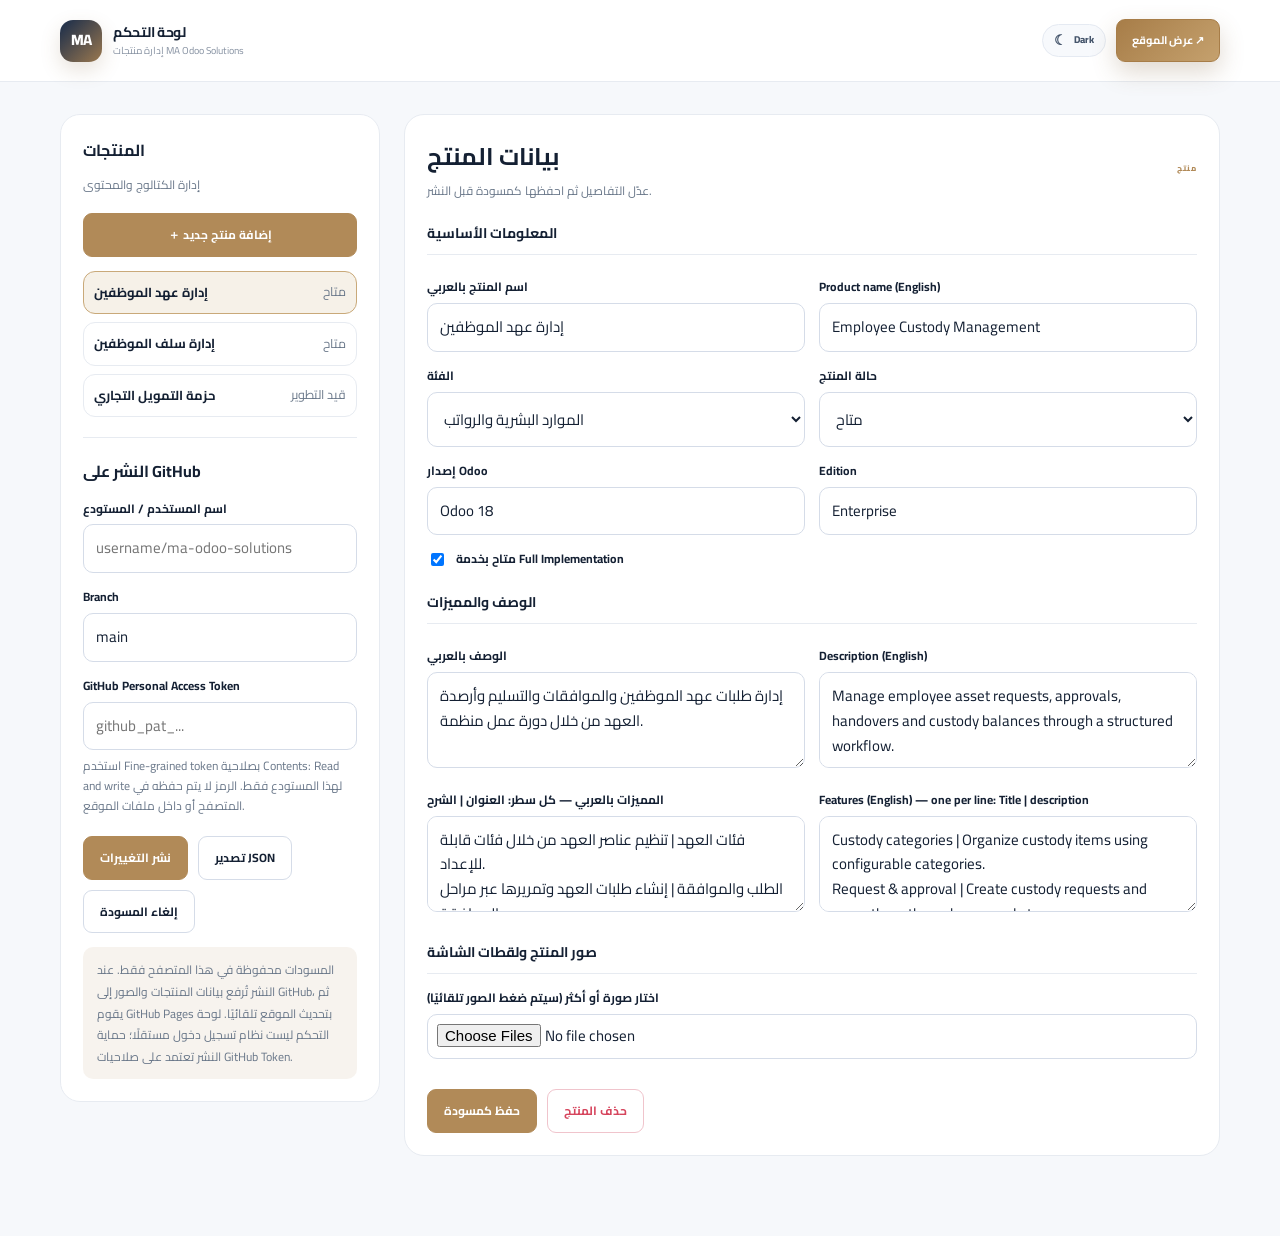
==== commit a9ce08d7: "Add files via upload" ====
--- a/admin.html
+++ b/admin.html
@@ -5,7 +5,7 @@
 <meta name="robots" content="noindex,nofollow"><meta name="theme-color" content="#101827">
 <title>لوحة التحكم | MA Odoo Solutions</title>
 <link href="https://fonts.googleapis.com/css2?family=Cairo:wght@400;500;600;700;800&display=swap" rel="stylesheet">
-<link rel="stylesheet" href="assets/styles.css?v=5"><link rel="stylesheet" href="assets/extra.css?v=5">
+<link rel="stylesheet" href="assets/styles.css?v=6"><link rel="stylesheet" href="assets/extra.css?v=6">
 <style>
 body{font-family:Cairo,sans-serif;background:var(--paper)}.admin-top{border-bottom:1px solid var(--line);background:var(--surface, #fff)}
 .admin-top .nav-wrap{min-height:76px}.admin-top-actions{display:flex;gap:10px;align-items:center}
--- a/assets/extra.css
+++ b/assets/extra.css
@@ -70,3 +70,20 @@
 :root[data-theme="dark"] .admin-list .item.sel{background:#332b20!important;border-color:#8e6b42!important}
 :root[data-theme="dark"] .admin-notice{background:rgba(177,138,88,.14)!important;color:#d6c6ad!important}
 :root[data-theme="dark"] .theme-switch:hover{background:#332b20!important;border-color:#8e6b42!important}
+
+/* V6: expanded consulting-led homepage sections */
+.services-section{background:#f7f5f0}
+.service-grid{display:grid;grid-template-columns:repeat(3,1fr);gap:16px}
+.service-card{position:relative;padding:26px;background:#fff;border:1px solid var(--line);border-radius:var(--radius);min-height:260px;display:flex;flex-direction:column;transition:transform .22s,box-shadow .22s,border-color .22s}
+.service-card:hover{transform:translateY(-4px);box-shadow:var(--shadow);border-color:#c9a979}
+.service-card.featured{background:#17253a;color:#fff;border-color:#17253a}
+.service-no{position:absolute;top:20px;right:22px;font-size:11px;font-weight:800;color:#b18a58}
+.service-icon{width:42px;height:42px;border-radius:12px;display:grid;place-items:center;background:#f4eee4;color:#8e6b42;font-size:22px;margin-bottom:22px}
+.service-card h3{font-size:17px;margin:0 0 10px;max-width:90%}.service-card p{font-size:13px;line-height:1.85;color:var(--muted);margin:0 0 18px}.service-card.featured p{color:#c0cad8}.service-link{margin-top:auto;color:#967043;font-size:12px;font-weight:800;text-decoration:none}.service-card.featured .service-link{color:#d8b98b}
+.tailored-section{background:#fff}.tailored-grid{display:grid;grid-template-columns:1fr 1fr;gap:70px;align-items:center}.tailored-copy>p{color:var(--muted);font-size:14px;line-height:2;max-width:510px;margin:20px 0 25px}.tailored-points{border-top:1px solid var(--line)}.tailored-points article{display:flex;gap:20px;padding:22px 0;border-bottom:1px solid var(--line)}.tailored-points article>b{font-size:12px;color:#b18a58}.tailored-points h3{font-size:16px;margin:0 0 6px}.tailored-points p{font-size:12px;color:var(--muted);line-height:1.8;margin:0}
+.knowledge-section{background:#f7f5f0}.knowledge-grid{display:grid;grid-template-columns:repeat(3,1fr);gap:16px}.knowledge-card{background:#fff;border:1px solid var(--line);border-radius:var(--radius);padding:26px;min-height:245px;display:flex;flex-direction:column}.knowledge-tag{font-size:9px;letter-spacing:.12em;color:#967043;font-weight:800}.knowledge-card h3{font-size:18px;line-height:1.5;margin:20px 0 10px}.knowledge-card p{font-size:12px;line-height:1.9;color:var(--muted);margin:0 0 18px}.knowledge-card a{margin-top:auto;color:#967043;font-size:11px;font-weight:800;text-decoration:none}.knowledge-note{font-size:11px;color:var(--muted);text-align:center;margin:22px 0 0}
+.stories-section{background:#fff}.stories-inner{display:grid;grid-template-columns:1.1fr .9fr;gap:70px;align-items:center}.stories-inner>div:first-child>p{max-width:620px;color:var(--muted);font-size:13px;line-height:2}.stories-principles{border-top:1px solid var(--line)}.stories-principles div{display:flex;gap:18px;align-items:center;padding:19px 0;border-bottom:1px solid var(--line);font-size:13px;font-weight:700}.stories-principles b{color:#b18a58;font-size:11px}
+:root[data-theme="dark"] .services-section,:root[data-theme="dark"] .knowledge-section{background:#101b2b}:root[data-theme="dark"] .service-card,:root[data-theme="dark"] .knowledge-card{background:#152236;border-color:#2a3a50}:root[data-theme="dark"] .service-card.featured{background:#1b2c44;border-color:#3b4e68}:root[data-theme="dark"] .service-card h3,:root[data-theme="dark"] .knowledge-card h3,:root[data-theme="dark"] .tailored-points h3{color:#edf2fa}:root[data-theme="dark"] .service-card p,:root[data-theme="dark"] .knowledge-card p,:root[data-theme="dark"] .tailored-copy>p,:root[data-theme="dark"] .tailored-points p,:root[data-theme="dark"] .stories-inner>div:first-child>p{color:#a5b2c5}:root[data-theme="dark"] .tailored-section,:root[data-theme="dark"] .stories-section{background:#0d1725}:root[data-theme="dark"] .tailored-points,:root[data-theme="dark"] .tailored-points article,:root[data-theme="dark"] .stories-principles,:root[data-theme="dark"] .stories-principles div{border-color:#2a3a50}:root[data-theme="dark"] .service-icon{background:#332b20;color:#d8b98b}
+.arabic .service-card,.arabic .knowledge-card{text-align:right}.arabic .service-no{right:auto;left:22px}.arabic .service-card h3{max-width:100%}.arabic .knowledge-tag{letter-spacing:0}.arabic .tailored-points article,.arabic .stories-principles div{direction:rtl}
+@media(max-width:900px){.service-grid,.knowledge-grid{grid-template-columns:repeat(2,1fr)}.tailored-grid,.stories-inner{grid-template-columns:1fr;gap:38px}}
+@media(max-width:560px){.service-grid,.knowledge-grid{grid-template-columns:1fr}.service-card,.knowledge-card{min-height:unset}.tailored-grid,.stories-inner{gap:28px}.service-card{padding:23px}.knowledge-card{padding:23px}}
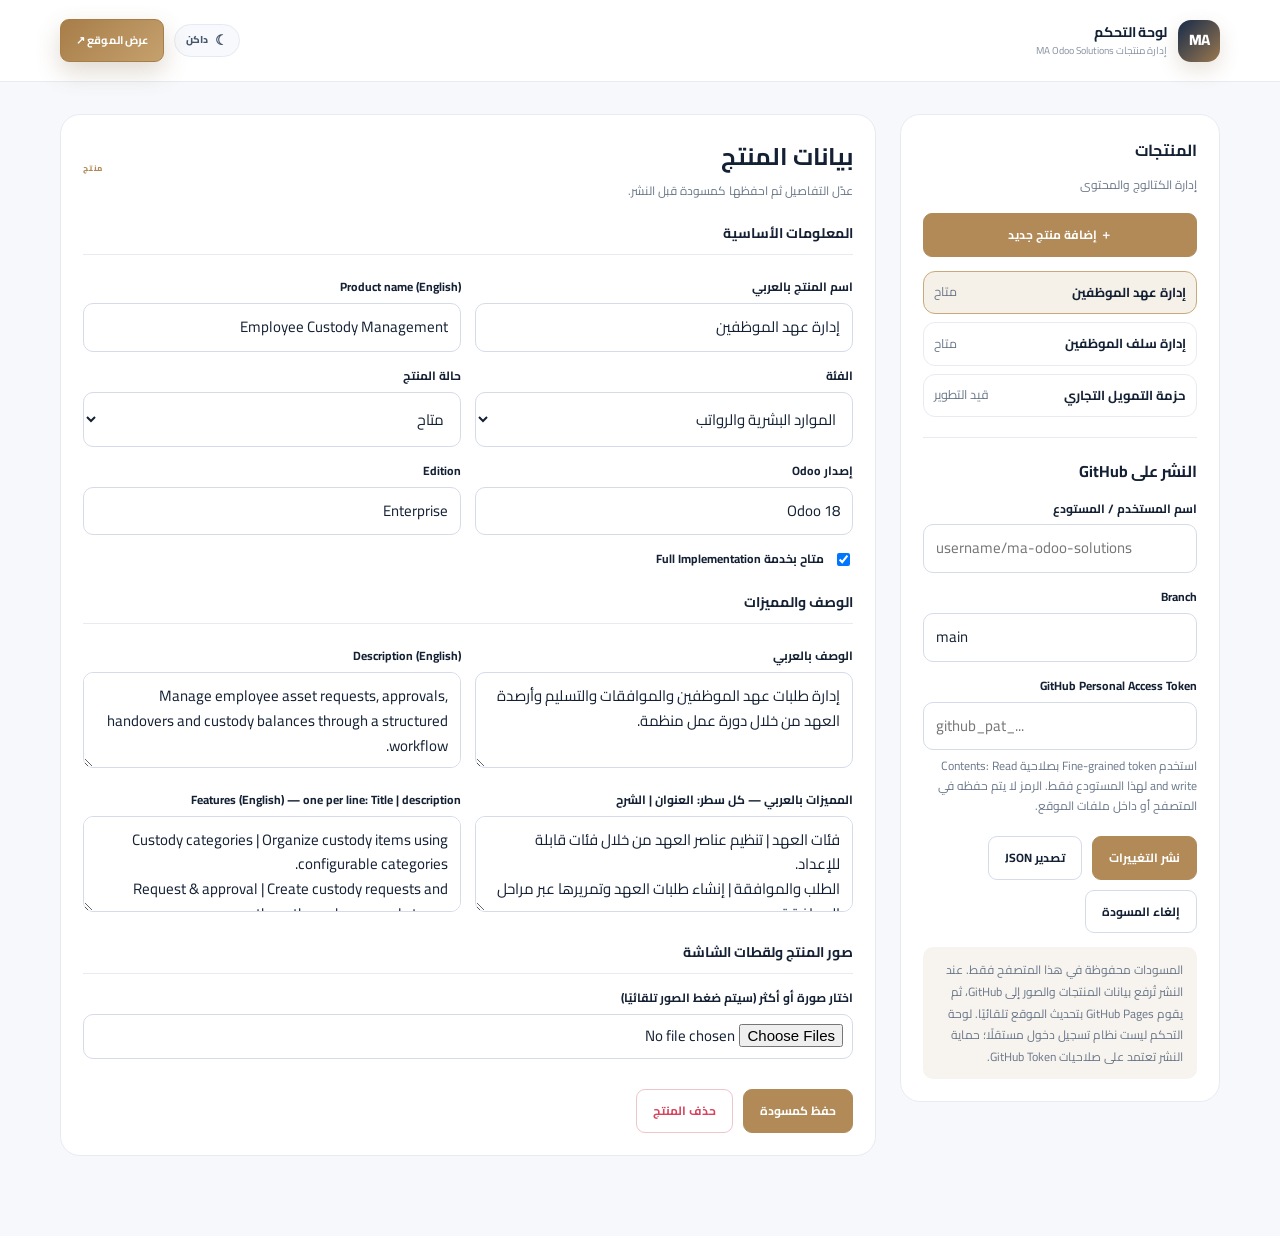
==== commit 873a804e: "Add files via upload" ====
--- a/admin.html
+++ b/admin.html
@@ -5,7 +5,7 @@
 <meta name="robots" content="noindex,nofollow"><meta name="theme-color" content="#101827">
 <title>لوحة التحكم | MA Odoo Solutions</title>
 <link href="https://fonts.googleapis.com/css2?family=Cairo:wght@400;500;600;700;800&display=swap" rel="stylesheet">
-<link rel="stylesheet" href="assets/styles.css?v=6"><link rel="stylesheet" href="assets/extra.css?v=6">
+<link rel="stylesheet" href="assets/styles.css?v=7"><link rel="stylesheet" href="assets/extra.css?v=7">
 <style>
 body{font-family:Cairo,sans-serif;background:var(--paper)}.admin-top{border-bottom:1px solid var(--line);background:var(--surface, #fff)}
 .admin-top .nav-wrap{min-height:76px}.admin-top-actions{display:flex;gap:10px;align-items:center}
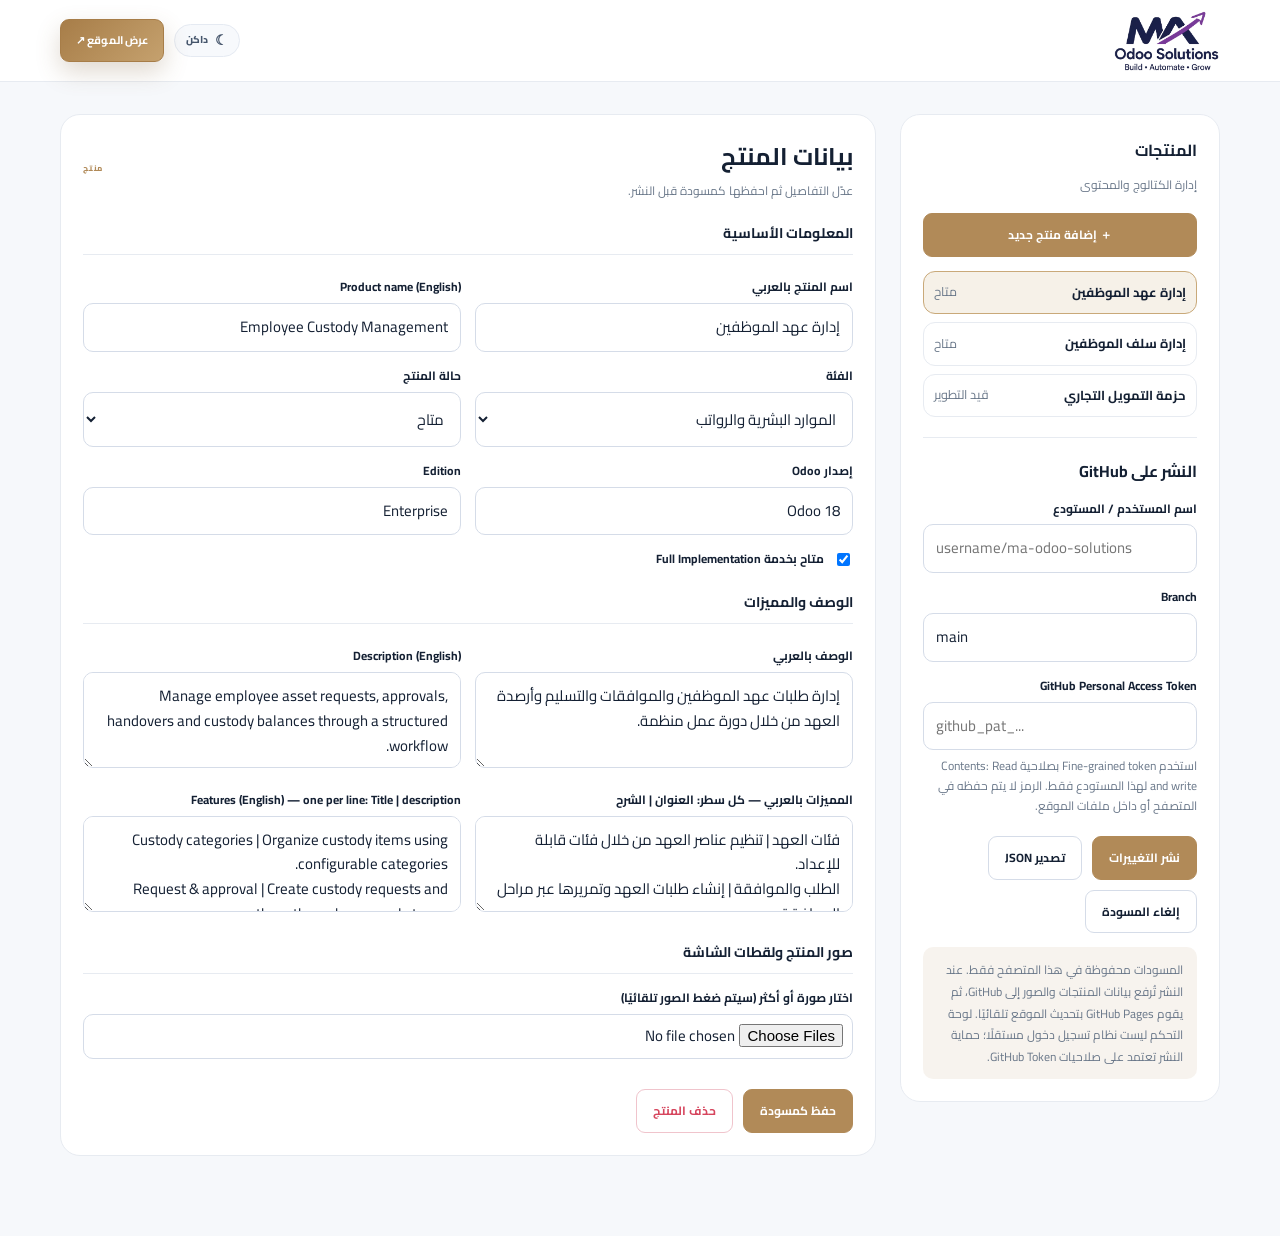
==== commit 58b12450: "Add files via upload" ====
--- a/admin.html
+++ b/admin.html
@@ -26,10 +26,11 @@
 :root[data-theme="dark"] .admin-notice{background:#332b20;color:#c4d2e6}
 @media(max-width:860px){.admin-sidebar{position:static}.admin-head{align-items:flex-start;flex-direction:column}}
 </style>
+<link rel="icon" type="image/png" href="assets/favicon.png">
 </head>
 <body class="arabic">
 <header class="site-header admin-top"><div class="container nav-wrap">
-<a class="brand" href="index.html"><span class="brand-mark">MA</span><span class="brand-copy"><strong>لوحة التحكم</strong><small>إدارة منتجات MA Odoo Solutions</small></span></a>
+<a class="brand" href="index.html"><img class="brand-logo logo-on-light" src="assets/logo.png" alt="MA Odoo Solutions"><img class="brand-logo logo-on-dark" src="assets/logo-light.png" alt="" aria-hidden="true"></a>
 <div class="admin-top-actions"><button class="theme-switch" id="themeToggle" type="button"><span class="theme-icon">☾</span><span class="theme-label">Dark</span></button><a class="button button-small button-primary" href="index.html">عرض الموقع ↗</a></div>
 </div></header>
 <main class="container admin-wrap">
--- a/assets/extra.css
+++ b/assets/extra.css
@@ -87,3 +87,11 @@
 .arabic .service-card,.arabic .knowledge-card{text-align:right}.arabic .service-no{right:auto;left:22px}.arabic .service-card h3{max-width:100%}.arabic .knowledge-tag{letter-spacing:0}.arabic .tailored-points article,.arabic .stories-principles div{direction:rtl}
 @media(max-width:900px){.service-grid,.knowledge-grid{grid-template-columns:repeat(2,1fr)}.tailored-grid,.stories-inner{grid-template-columns:1fr;gap:38px}}
 @media(max-width:560px){.service-grid,.knowledge-grid{grid-template-columns:1fr}.service-card,.knowledge-card{min-height:unset}.tailored-grid,.stories-inner{gap:28px}.service-card{padding:23px}.knowledge-card{padding:23px}}
+
+/* Logo */
+.brand{min-width:auto}.brand-logo{height:62px;width:auto;display:block}.logo-on-dark{display:none}
+:root[data-theme="dark"] .logo-on-light{display:none}:root[data-theme="dark"] .logo-on-dark{display:block}
+.footer-brand .brand-logo{height:48px}
+.about-mark .about-logo{width:min(220px,70%);height:auto;position:relative;z-index:1}
+.about-mark .logo-on-dark{display:none}:root[data-theme="dark"] .about-mark .logo-on-dark{display:block}
+@media(max-width:680px){.brand-logo{height:50px}}
